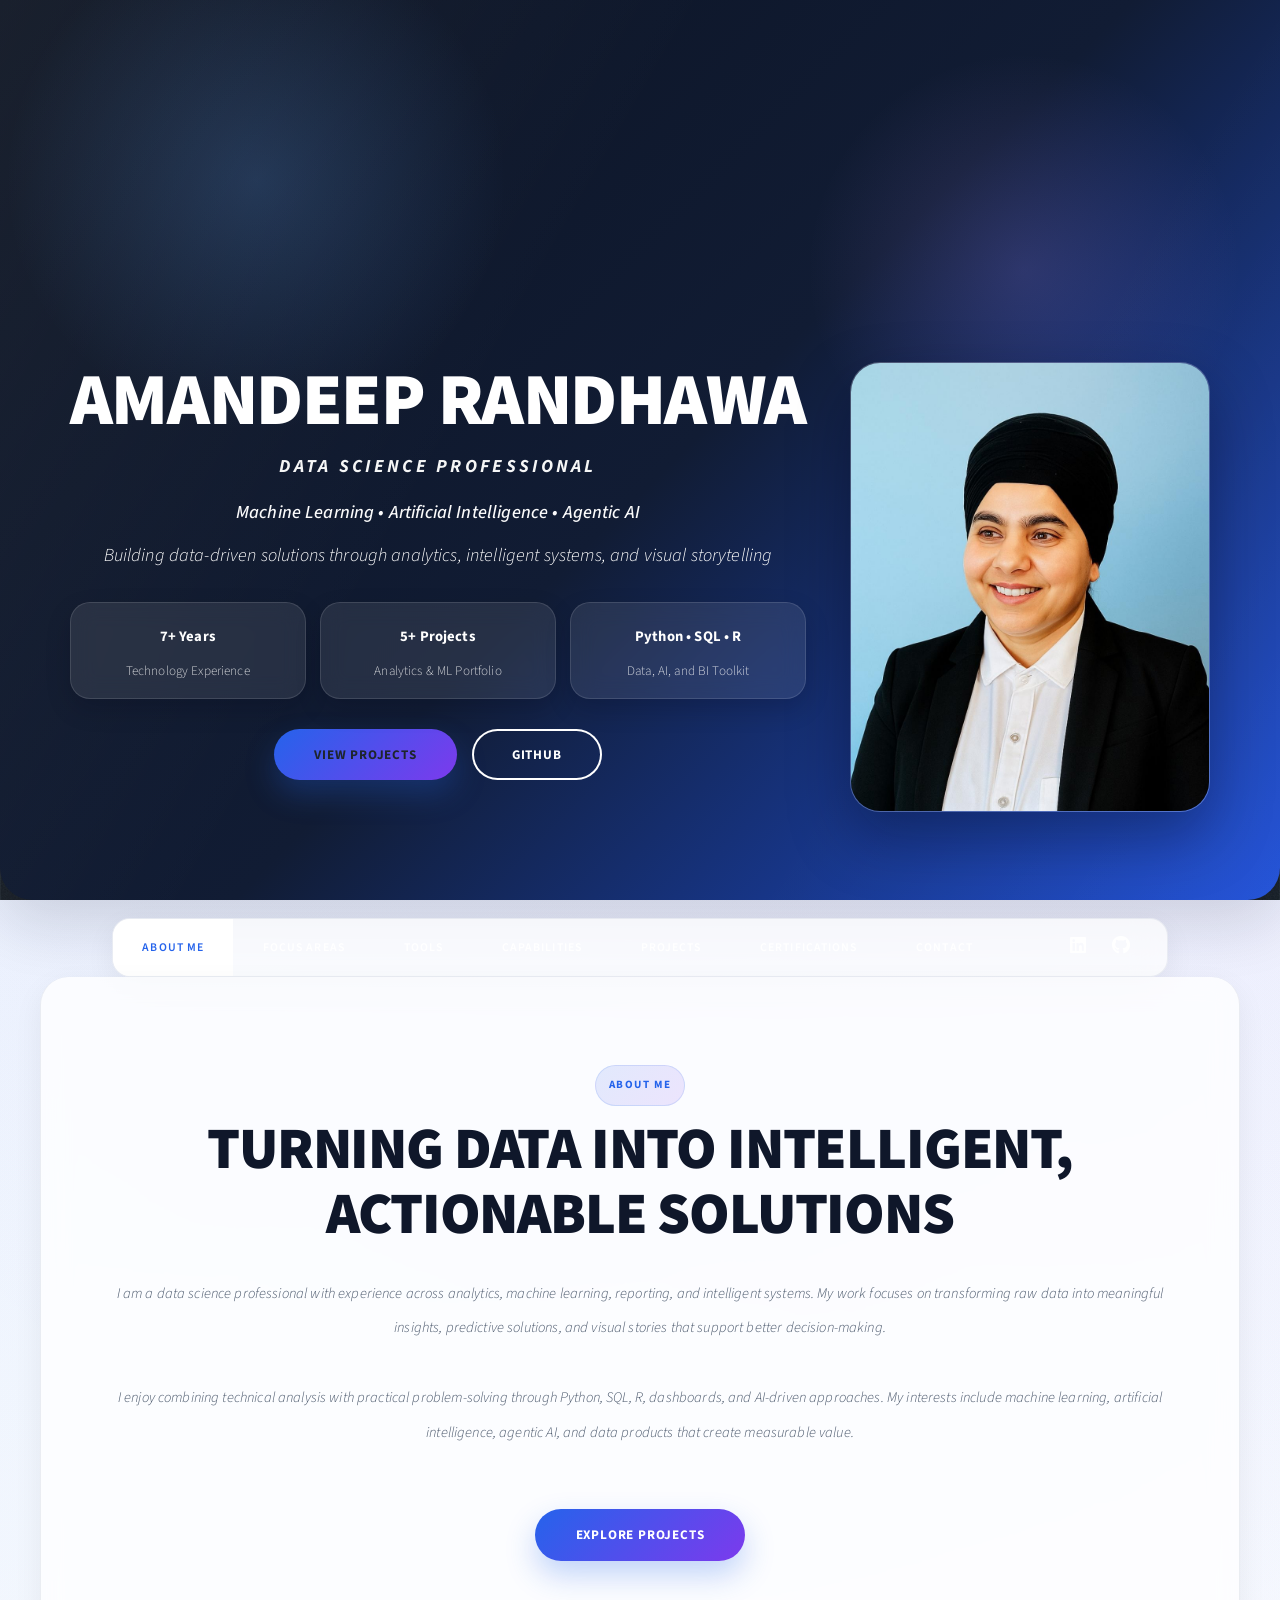
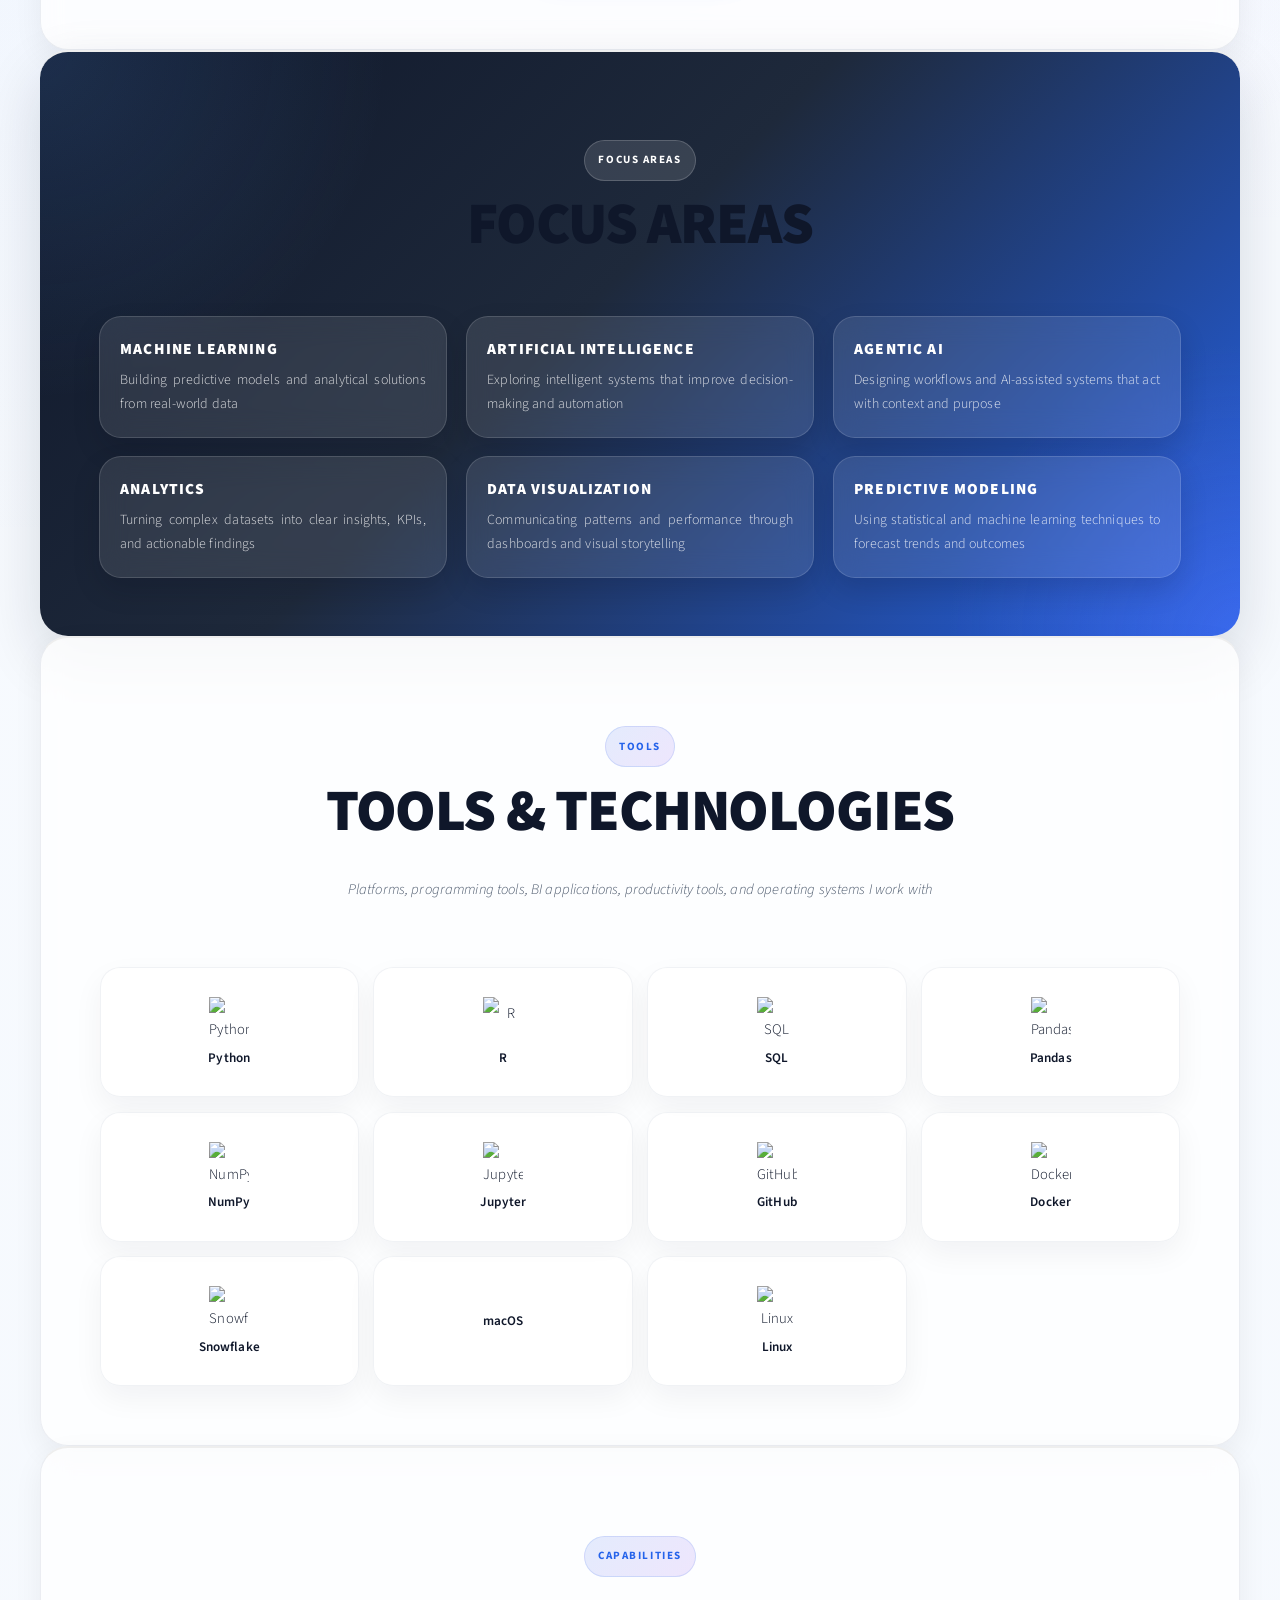
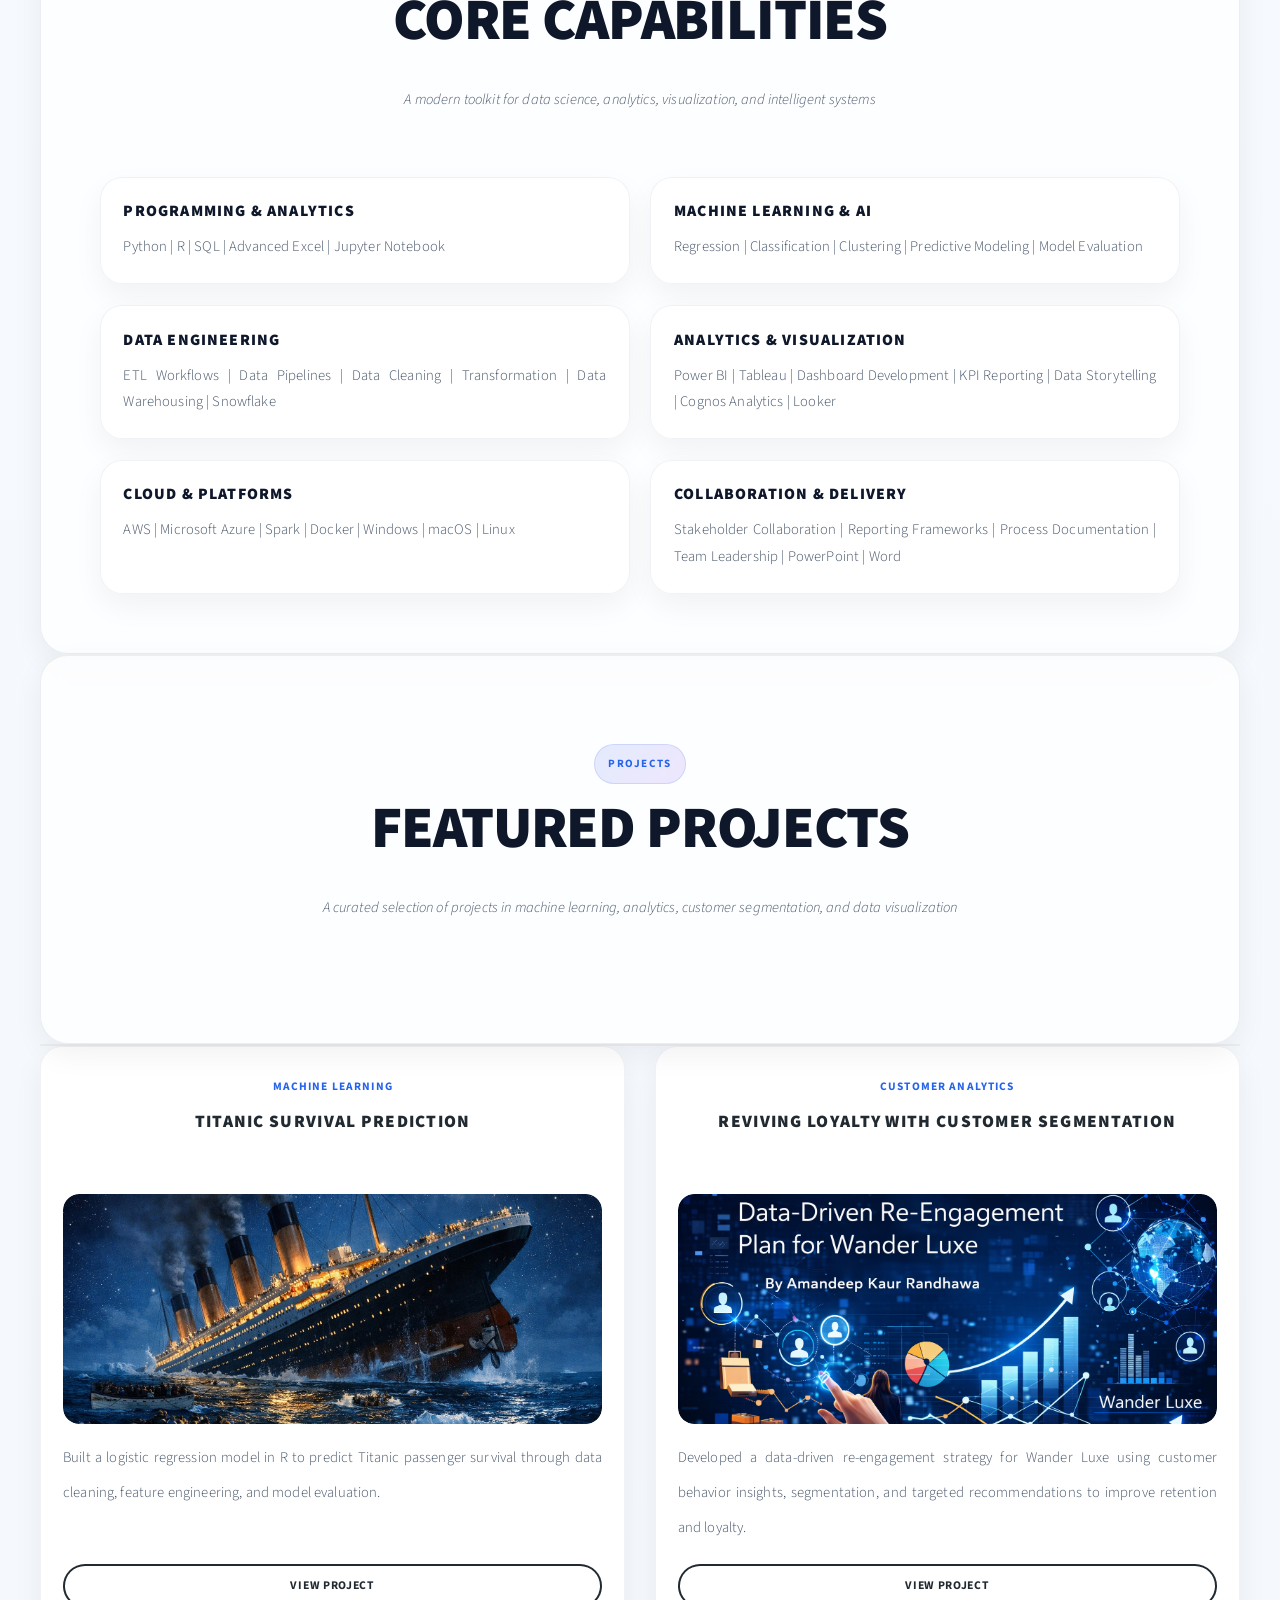
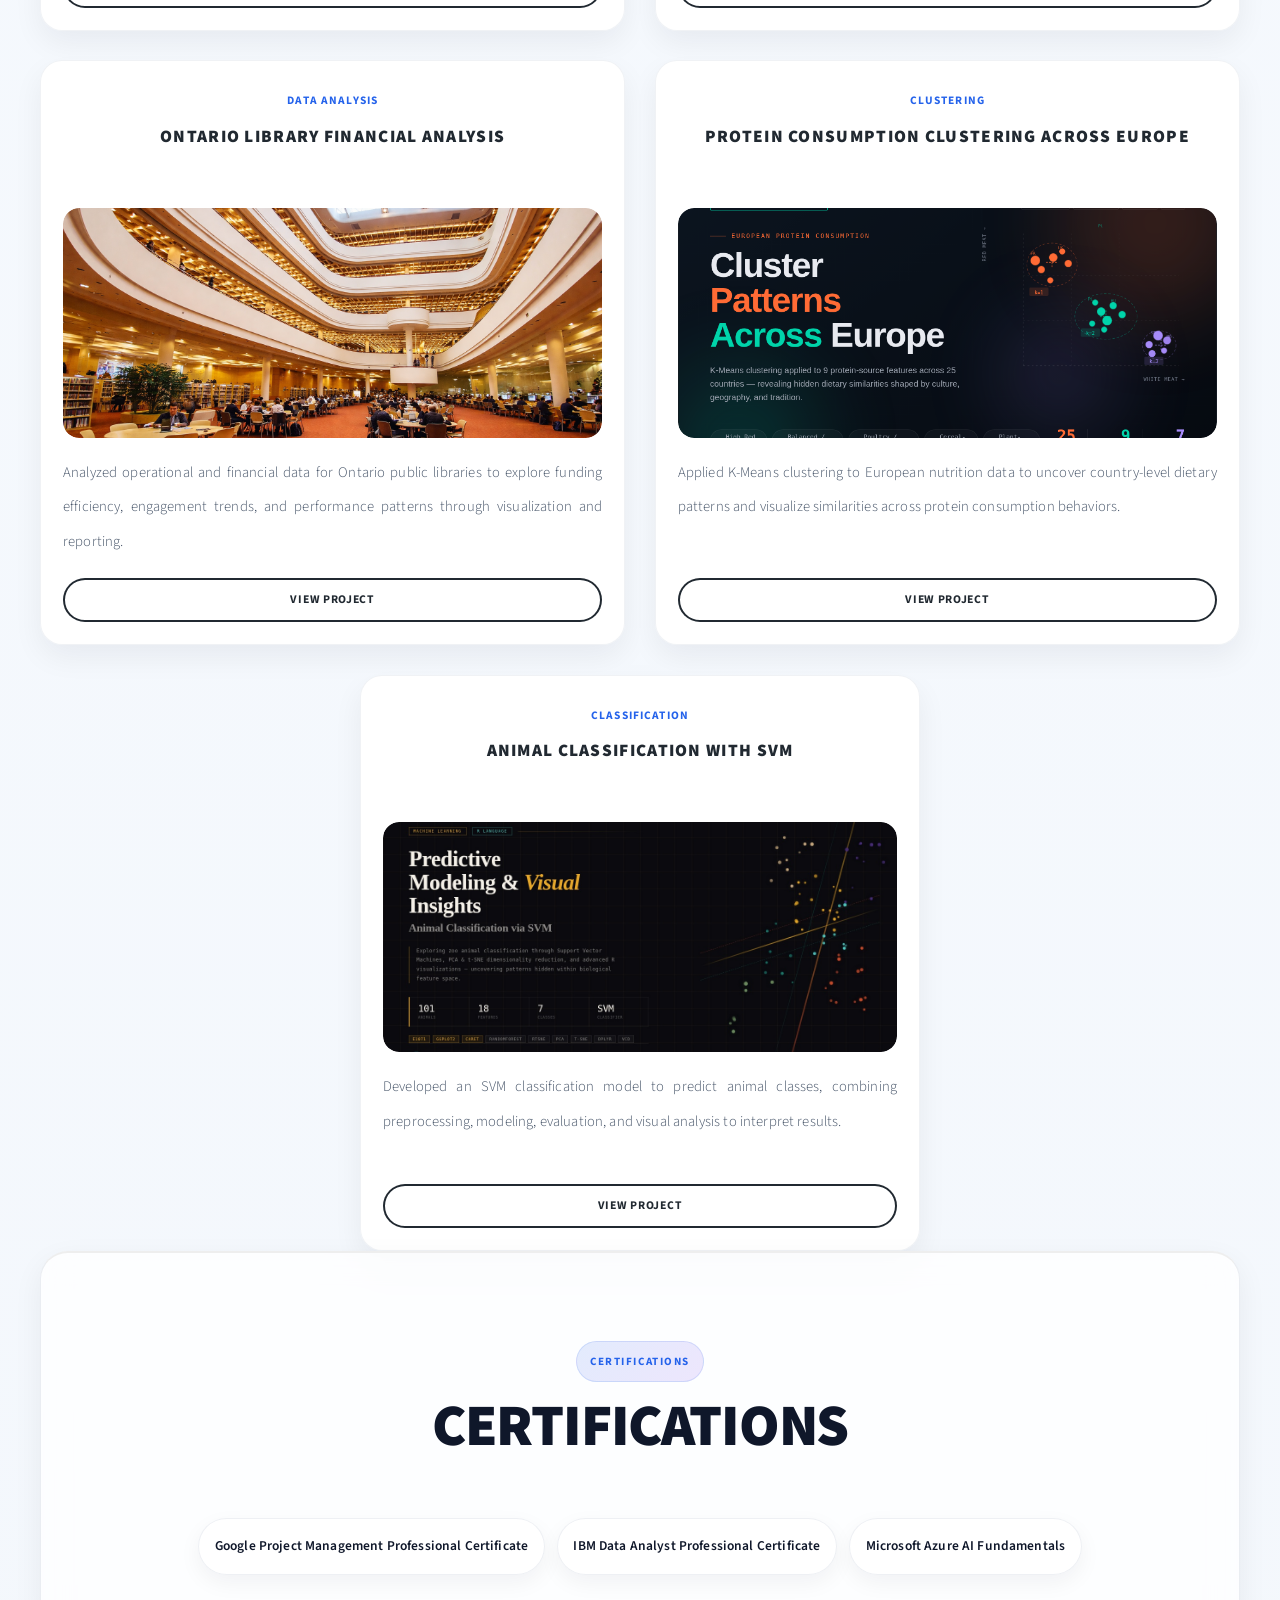
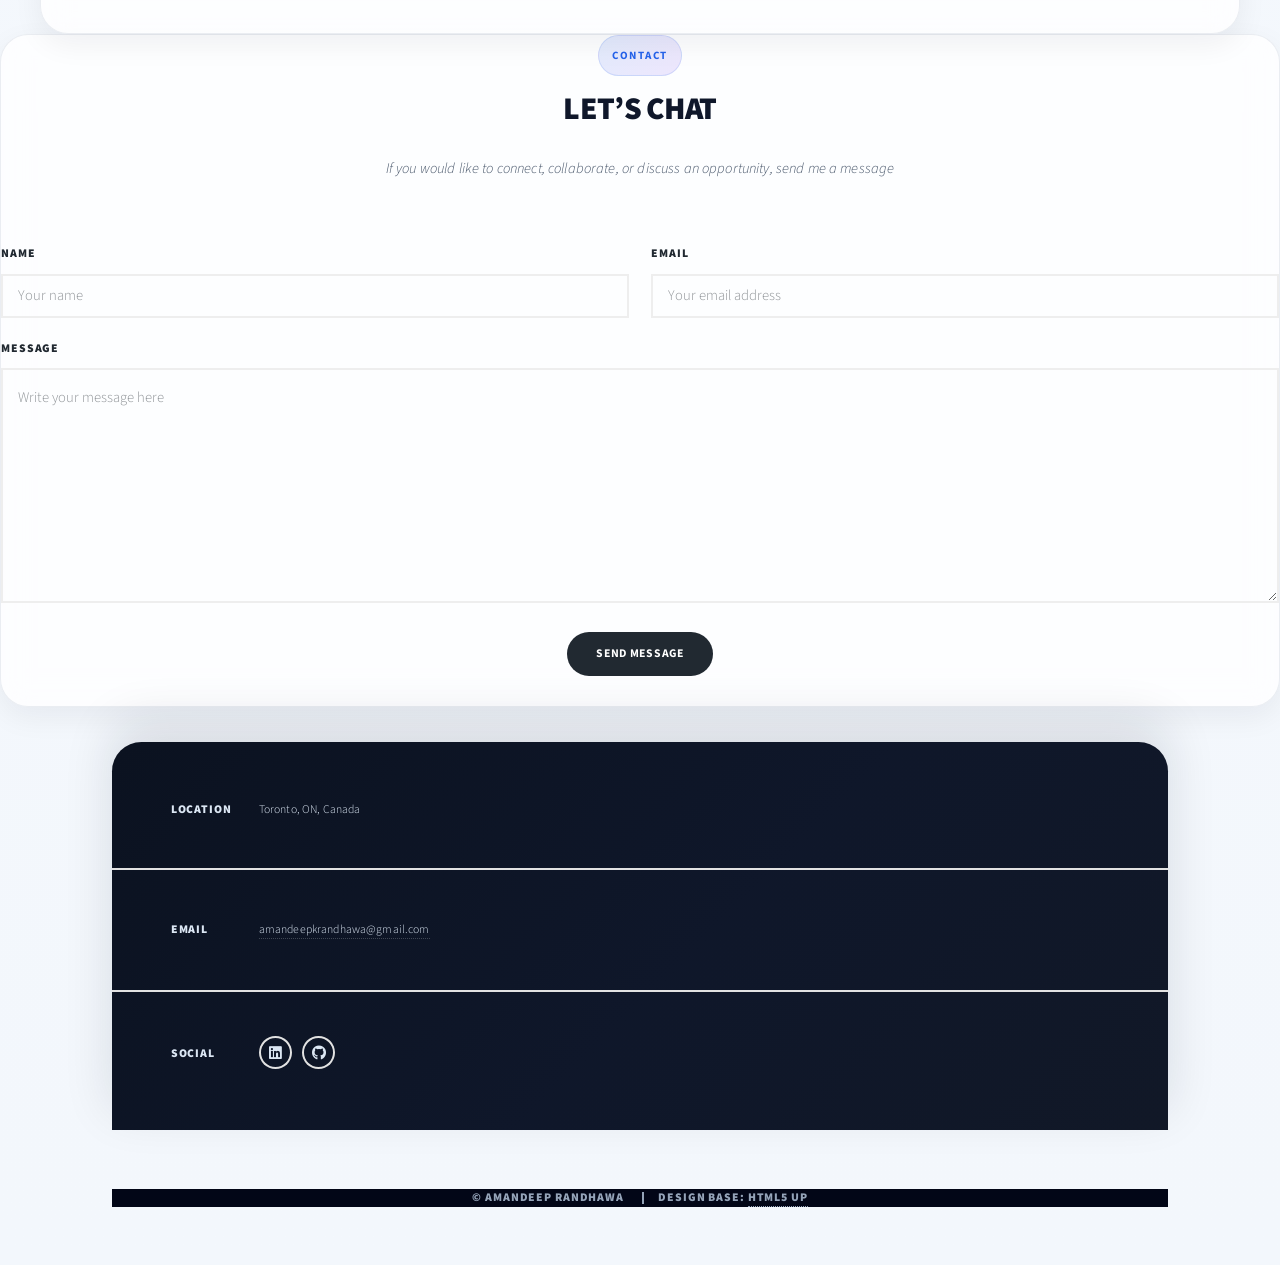
==== index.html @ f256852e "Add files via upload initial Commit" ====
<!DOCTYPE HTML>
<html>
    <head>
        <title>Amandeep Randhawa | Data Science Professional</title>
        <meta charset="utf-8" />
        <meta name="viewport" content="width=device-width, initial-scale=1, user-scalable=no" />
        <meta name="description" content="Portfolio of Amandeep Randhawa, a Data Science Professional specializing in Machine Learning, Artificial Intelligence, and Agentic AI" />
        <link rel="stylesheet" href="assets/css/main.css" />
        <link rel="stylesheet" href="assets/css/custom.css" />
        <noscript><link rel="stylesheet" href="assets/css/noscript.css" /></noscript>
    </head>
    <body class="is-preload">

        <div id="wrapper" class="fade-in">

            <!-- Hero -->
            <section id="intro" class="hero-section">
                <div class="hero-layout">
                    <div class="hero-content">
                        <h1>Amandeep Randhawa</h1>
                        <p class="hero-subtitle">Data Science Professional</p>
                        <p class="hero-focus">Machine Learning • Artificial Intelligence • Agentic AI</p>
                        <p class="hero-description">
                            Building data-driven solutions through analytics, intelligent systems, and visual storytelling
                        </p>

                        <div class="hero-stats">
                            <div class="stat-card">
                                <strong>7+ Years</strong>
                                <span>Technology Experience</span>
                            </div>
                            <div class="stat-card">
                                <strong>5+ Projects</strong>
                                <span>Analytics & ML Portfolio</span>
                            </div>
                            <div class="stat-card">
                                <strong>Python • SQL • R</strong>
                                <span>Data, AI, and BI Toolkit</span>
                            </div>
                        </div>

                        <ul class="actions hero-actions">
                            <li><a href="#projects" class="button primary large">View Projects</a></li>
                            <li><a href="https://github.com/AmandeepRandhawa" target="_blank" class="button large">GitHub</a></li>
                        </ul>
                    </div>

                    <div class="hero-image-wrap">
                        <img src="images/Profile.jpeg" alt="Amandeep Randhawa" class="hero-image" />
                    </div>
                </div>
            </section>

            <!-- Header -->
            <header id="header">
                <a href="index.html" class="logo">Amandeep Randhawa</a>
            </header>

            <!-- Nav -->
            <nav id="nav">
                <ul class="links">
                    <li class="active"><a href="#main">About Me</a></li>
                    <li><a href="#focus">Focus Areas</a></li>
                    <li><a href="#tools">Tools</a></li>
                    <li><a href="#capabilities">Capabilities</a></li>
                    <li><a href="#projects">Projects</a></li>
                    <li><a href="#certifications">Certifications</a></li>
                    <li><a href="#footer">Contact</a></li>
                </ul>
                <ul class="icons">
                    <li>
                        <a href="https://www.linkedin.com/in/amandeepkrandhawa" target="_blank" class="icon brands fa-linkedin">
                            <span class="label">LinkedIn</span>
                        </a>
                    </li>
                    <li>
                        <a href="https://github.com/AmandeepRandhawa" target="_blank" class="icon brands fa-github">
                            <span class="label">GitHub</span>
                        </a>
                    </li>
                </ul>
            </nav>

            <!-- Main -->
            <div id="main">

                <!-- About Me -->
                <section class="post featured glass-section about-section">
                    <header class="major">
                        <span class="section-label">About Me</span>
                        <h2>Turning Data into Intelligent, Actionable Solutions</h2>
                        <p>
                            I am a data science professional with experience across analytics, machine learning,
                            reporting, and intelligent systems. My work focuses on transforming raw data into
                            meaningful insights, predictive solutions, and visual stories that support better
                            decision-making.
                            <br /><br />
                            I enjoy combining technical analysis with practical problem-solving through Python, SQL,
                            R, dashboards, and AI-driven approaches. My interests include machine learning,
                            artificial intelligence, agentic AI, and data products that create measurable value.
                        </p>
                    </header>

                    <ul class="actions special">
                        <li><a href="#projects" class="button large primary">Explore Projects</a></li>
                    </ul>
                </section>

                <!-- Focus Areas -->
                <section class="post focus-highlight-section" id="focus">
                    <header class="major">
                        <span class="section-label">Focus Areas</span>
                        <h2>Focus Areas</h2>
                    </header>

                    <div class="focus-grid">
                        <div class="focus-card">
                            <h3>Machine Learning</h3>
                            <p>Building predictive models and analytical solutions from real-world data</p>
                        </div>
                        <div class="focus-card">
                            <h3>Artificial Intelligence</h3>
                            <p>Exploring intelligent systems that improve decision-making and automation</p>
                        </div>
                        <div class="focus-card">
                            <h3>Agentic AI</h3>
                            <p>Designing workflows and AI-assisted systems that act with context and purpose</p>
                        </div>
                        <div class="focus-card">
                            <h3>Analytics</h3>
                            <p>Turning complex datasets into clear insights, KPIs, and actionable findings</p>
                        </div>
                        <div class="focus-card">
                            <h3>Data Visualization</h3>
                            <p>Communicating patterns and performance through dashboards and visual storytelling</p>
                        </div>
                        <div class="focus-card">
                            <h3>Predictive Modeling</h3>
                            <p>Using statistical and machine learning techniques to forecast trends and outcomes</p>
                        </div>
                    </div>
                </section>

               <!-- Tools -->
<section class="post glass-section tools-section" id="tools">
    <header class="major">
        <span class="section-label">Tools</span>
        <h2>Tools & Technologies</h2>
        <p>Platforms, programming tools, BI applications, productivity tools, and operating systems I work with</p>
    </header>

    <div class="tools-grid">
        <div class="tool-card">
            <img src="https://cdn.simpleicons.org/python" alt="Python logo" class="tool-logo" />
            <span>Python</span>
        </div>
        <div class="tool-card">
            <img src="https://cdn.simpleicons.org/r" alt="R logo" class="tool-logo" />
            <span>R</span>
        </div>
        <div class="tool-card">
            <img src="https://cdn.simpleicons.org/mysql" alt="SQL logo" class="tool-logo" />
            <span>SQL</span>
        </div>
        <div class="tool-card">
            <img src="https://cdn.simpleicons.org/pandas" alt="Pandas logo" class="tool-logo" />
            <span>Pandas</span>
        </div>
        <div class="tool-card">
            <img src="https://cdn.simpleicons.org/numpy" alt="NumPy logo" class="tool-logo" />
            <span>NumPy</span>
        </div>
        <div class="tool-card">
            <img src="https://cdn.simpleicons.org/jupyter" alt="Jupyter logo" class="tool-logo" />
            <span>Jupyter</span>
        </div>
        <div class="tool-card">
            <img src="https://cdn.simpleicons.org/github" alt="GitHub logo" class="tool-logo" />
            <span>GitHub</span>
        </div>
        <div class="tool-card">
            <img src="https://cdn.simpleicons.org/docker" alt="Docker logo" class="tool-logo" />
            <span>Docker</span>
        </div>

        <div class="tool-card">
            <img src="https://cdn.simpleicons.org/snowflake" alt="Snowflake logo" class="tool-logo" />
            <span>Snowflake</span>
        </div>
        <div class="tool-card text-only-tool">
            <span>macOS</span>
        </div>
        <div class="tool-card">
            <img src="https://cdn.simpleicons.org/linux" alt="Linux logo" class="tool-logo" />
            <span>Linux</span>
        </div>
    </div>
</section>
                <!-- Capabilities -->
                <section class="post glass-section capabilities-section" id="capabilities">
                    <header class="major">
                        <span class="section-label">Capabilities</span>
                        <h2>Core Capabilities</h2>
                        <p>A modern toolkit for data science, analytics, visualization, and intelligent systems</p>
                    </header>

                    <div class="capability-grid">
                        <article class="capability-card">
                            <h3>Programming & Analytics</h3>
                            <p>Python | R | SQL | Advanced Excel | Jupyter Notebook</p>
                        </article>

                        <article class="capability-card">
                            <h3>Machine Learning & AI</h3>
                            <p>Regression | Classification | Clustering | Predictive Modeling | Model Evaluation</p>
                        </article>

                        <article class="capability-card">
                            <h3>Data Engineering</h3>
                            <p>ETL Workflows | Data Pipelines | Data Cleaning | Transformation | Data Warehousing | Snowflake</p>
                        </article>

                        <article class="capability-card">
                            <h3>Analytics & Visualization</h3>
                            <p>Power BI | Tableau | Dashboard Development | KPI Reporting | Data Storytelling | Cognos Analytics | Looker</p>
                        </article>

                        <article class="capability-card">
                            <h3>Cloud & Platforms</h3>
                            <p>AWS | Microsoft Azure | Spark | Docker | Windows | macOS | Linux</p>
                        </article>

                        <article class="capability-card">
                            <h3>Collaboration & Delivery</h3>
                            <p>Stakeholder Collaboration | Reporting Frameworks | Process Documentation | Team Leadership | PowerPoint | Word</p>
                        </article>
                    </div>
                </section>

                <!-- Projects -->
                <section class="post projects-heading glass-section">
                    <header class="major">
                        <span class="section-label">Projects</span>
                        <h2>Featured Projects</h2>
                        <p>
                            A curated selection of projects in machine learning, analytics,
                            customer segmentation, and data visualization
                        </p>
                    </header>
                </section>

                <section class="posts project-grid" id="projects">

                    <article class="project-card">
                        <header>
                            <span class="project-category">Machine Learning</span>
                            <h2>
                                <a href="https://github.com/AmandeepRandhawa/Titanic-Survival-Prediction-using-Logistic-Regression/tree/main" target="_blank">
                                    Titanic Survival Prediction
                                </a>
                            </h2>
                        </header>
                        <a href="https://github.com/AmandeepRandhawa/Titanic-Survival-Prediction-using-Logistic-Regression/tree/main" target="_blank" class="image fit">
                            <img src="images\Titanic2.png" alt="Titanic Survival Prediction Project" />
                        </a>
                        <p>
                            Built a logistic regression model in R to predict Titanic passenger survival through data cleaning,
                            feature engineering, and model evaluation.
                        </p>
                        <ul class="actions special">
                            <li><a href="https://github.com/AmandeepRandhawa/Titanic-Survival-Prediction-using-Logistic-Regression/tree/main" target="_blank" class="button">View Project</a></li>
                        </ul>
                    </article>

                    <article class="project-card">
                        <header>
                            <span class="project-category">Customer Analytics</span>
                            <h2>
                                <a href="https://github.com/AmandeepRandhawa/EnvironicsAnalytics-Reviving-Loyalty-A-Data-Driven-Re-Engagement-Plan-for-Wander-Luxe" target="_blank">
                                    Reviving Loyalty with Customer Segmentation
                                </a>
                            </h2>
                        </header>
                        <a href="https://github.com/AmandeepRandhawa/EnvironicsAnalytics-Reviving-Loyalty-A-Data-Driven-Re-Engagement-Plan-for-Wander-Luxe" target="_blank" class="image fit">
                            <img src="images\Environics Analytics reviving loyality.png" alt="Environics Analytics Project" />
                        </a>
                        <p>
                            Developed a data-driven re-engagement strategy for Wander Luxe using customer behavior insights,
                            segmentation, and targeted recommendations to improve retention and loyalty.
                        </p>
                        <ul class="actions special">
                            <li><a href="https://github.com/AmandeepRandhawa/EnvironicsAnalytics-Reviving-Loyalty-A-Data-Driven-Re-Engagement-Plan-for-Wander-Luxe" target="_blank" class="button">View Project</a></li>
                        </ul>
                    </article>

                    <article class="project-card">
                        <header>
                            <span class="project-category">Data Analysis</span>
                            <h2>
                                <a href="https://github.com/AmandeepRandhawa/Ontario-Library-Financial-Analysis" target="_blank">
                                    Ontario Library Financial Analysis
                                </a>
                            </h2>
                        </header>
                        <a href="https://github.com/AmandeepRandhawa/Ontario-Library-Financial-Analysis" target="_blank" class="image fit">
                            <img src="images\library2.png" alt="Ontario Library Financial Analysis Project" />
                        </a>
                        <p>
                            Analyzed operational and financial data for Ontario public libraries to explore funding efficiency,
                            engagement trends, and performance patterns through visualization and reporting.
                        </p>
                        <ul class="actions special">
                            <li><a href="https://github.com/AmandeepRandhawa/Ontario-Library-Financial-Analysis" target="_blank" class="button">View Project</a></li>
                        </ul>
                    </article>

                    <article class="project-card">
                        <header>
                            <span class="project-category">Clustering</span>
                            <h2>
                                <a href="https://github.com/AmandeepRandhawa/K-Means-Clustering-Analysis-of-Protein-Consumption" target="_blank">
                                    Protein Consumption Clustering Across Europe
                                </a>
                            </h2>
                        </header>
                        <a href="https://github.com/AmandeepRandhawa/K-Means-Clustering-Analysis-of-Protein-Consumption" target="_blank" class="image fit">
                            <img src="images\kmeans.png" alt="Protein Consumption Clustering Project" />
                        </a>
                        <p>
                            Applied K-Means clustering to European nutrition data to uncover country-level dietary patterns
                            and visualize similarities across protein consumption behaviors.
                        </p>
                        <ul class="actions special">
                            <li><a href="https://github.com/AmandeepRandhawa/K-Means-Clustering-Analysis-of-Protein-Consumption" target="_blank" class="button">View Project</a></li>
                        </ul>
                    </article>

                    <article class="project-card">
                        <header>
                            <span class="project-category">Classification</span>
                            <h2>
                                <a href="https://github.com/AmandeepRandhawa/Predictive-Modeling-into-Animal-Classes-Using-Support-Vector-Machine-SVM-and-Visual-Analysis" target="_blank">
                                    Animal Classification with SVM
                                </a>
                            </h2>
                        </header>
                        <a href="https://github.com/AmandeepRandhawa/Predictive-Modeling-into-Animal-Classes-Using-Support-Vector-Machine-SVM-and-Visual-Analysis" target="_blank" class="image fit">
                            <img src="images\animal.jpeg" alt="Animal Class Prediction using SVM Project" />
                        </a>
                        <p>
                            Developed an SVM classification model to predict animal classes, combining preprocessing,
                            modeling, evaluation, and visual analysis to interpret results.
                        </p>
                        <ul class="actions special">
                            <li><a href="https://github.com/AmandeepRandhawa/Predictive-Modeling-into-Animal-Classes-Using-Support-Vector-Machine-SVM-and-Visual-Analysis" target="_blank" class="button">View Project</a></li>
                        </ul>
                    </article>

                </section>

                <!-- Certifications -->
                <section class="post glass-section certification-section" id="certifications">
                    <header class="major">
                        <span class="section-label">Certifications</span>
                        <h2>Certifications</h2>
                    </header>

                    <div class="tag-row">
                        <span>Google Project Management Professional Certificate</span>
                        <span>IBM Data Analyst Professional Certificate</span>
                        <span>Microsoft Azure AI Fundamentals</span>
                    </div>
                </section>

            </div>
<!-- Let's Chat -->
<section class="post glass-section contact-form-section" id="contact-form">
    <header class="major">
        <span class="section-label">Contact</span>
        <h2>Let’s Chat</h2>
        <p>If you would like to connect, collaborate, or discuss an opportunity, send me a message</p>
    </header>

    <form method="post" action="https://formspree.io/f/your-form-id">
        <div class="fields">
            <div class="field half">
                <label for="name">Name</label>
                <input type="text" name="name" id="name" placeholder="Your name" required />
            </div>
            <div class="field half">
                <label for="email">Email</label>
                <input type="email" name="email" id="email" placeholder="Your email address" required />
            </div>
            <div class="field">
                <label for="message">Message</label>
                <textarea name="message" id="message" rows="6" placeholder="Write your message here" required></textarea>
            </div>
        </div>
        <ul class="actions special">
            <li><input type="submit" value="Send Message" class="primary" /></li>
        </ul>
    </form>
</section>
            <!-- Footer -->
            <footer id="footer">
                <section class="split contact">
                    <section class="alt">
                        <h3>Location</h3>
                        <p>Toronto, ON, Canada</p>
                    </section>
                    <section>
                        <h3>Email</h3>
                        <p><a href="mailto:amandeepkrandhawa@gmail.com">amandeepkrandhawa@gmail.com</a></p>
                    </section>
                    <section>
                        <h3>Social</h3>
                        <ul class="icons alt">
                            <li>
                                <a href="https://www.linkedin.com/in/amandeepkrandhawa" target="_blank" class="icon brands alt fa-linkedin">
                                    <span class="label">LinkedIn</span>
                                </a>
                            </li>
                            <li>
                                <a href="https://github.com/AmandeepRandhawa" target="_blank" class="icon brands alt fa-github">
                                    <span class="label">GitHub</span>
                                </a>
                            </li>
                        </ul>
                    </section>
                </section>
            </footer>

            <div id="copyright">
                <ul>
                    <li>&copy; Amandeep Randhawa</li>
                    <li>Design base: <a href="https://html5up.net" target="_blank">HTML5 UP</a></li>
                </ul>
            </div>

        </div>

        <script src="assets/js/jquery.min.js"></script>
        <script src="assets/js/jquery.scrollex.min.js"></script>
        <script src="assets/js/jquery.scrolly.min.js"></script>
        <script src="assets/js/browser.min.js"></script>
        <script src="assets/js/breakpoints.min.js"></script>
        <script src="assets/js/util.js"></script>
        <script src="assets/js/main.js"></script>

    </body>
</html>
---- assets/css/main.css ----
@import url(fontawesome-all.min.css);
@import url("https://fonts.googleapis.com/css?family=Merriweather:300,700,300italic,700italic|Source+Sans+Pro:900");

/*
	Massively by HTML5 UP
	html5up.net | @ajlkn
	Free for personal and commercial use under the CCA 3.0 license (html5up.net/license)
*/

html, body, div, span, applet, object,
iframe, h1, h2, h3, h4, h5, h6, p, blockquote,
pre, a, abbr, acronym, address, big, cite,
code, del, dfn, em, img, ins, kbd, q, s, samp,
small, strike, strong, sub, sup, tt, var, b,
u, i, center, dl, dt, dd, ol, ul, li, fieldset,
form, label, legend, table, caption, tbody,
tfoot, thead, tr, th, td, article, aside,
canvas, details, embed, figure, figcaption,
footer, header, hgroup, menu, nav, output, ruby,
section, summary, time, mark, audio, video {
	margin: 0;
	padding: 0;
	border: 0;
	font-size: 100%;
	font: inherit;
	vertical-align: baseline;}

article, aside, details, figcaption, figure,
footer, header, hgroup, menu, nav, section {
	display: block;}

body {
	line-height: 1;
}

ol, ul {
	list-style: none;
}

blockquote, q {
	quotes: none;
}

	blockquote:before, blockquote:after, q:before, q:after {
		content: '';
		content: none;
	}

table {
	border-collapse: collapse;
	border-spacing: 0;
}

body {
	-webkit-text-size-adjust: none;
}

mark {
	background-color: transparent;
	color: inherit;
}

input::-moz-focus-inner {
	border: 0;
	padding: 0;
}

input, select, textarea {
	-moz-appearance: none;
	-webkit-appearance: none;
	-ms-appearance: none;
	appearance: none;
}

/* Basic */

	@-ms-viewport {
		width: device-width;
	}

	body {
		-ms-overflow-style: scrollbar;
	}

	@media screen and (max-width: 480px) {

		html, body {
			min-width: 320px;
		}

	}

	html {
		box-sizing: border-box;
	}

	*, *:before, *:after {
		box-sizing: inherit;
	}

	body {
		background-color: #1e252d;
	}

		body.is-preload *, body.is-preload *:before, body.is-preload *:after {
			-moz-animation: none !important;
			-webkit-animation: none !important;
			-ms-animation: none !important;
			animation: none !important;
			-moz-transition: none !important;
			-webkit-transition: none !important;
			-ms-transition: none !important;
			transition: none !important;
		}

/* Type */

	html {
		font-size: 16pt;
	}

		@media screen and (max-width: 1680px) {

			html {
				font-size: 12pt;
			}

		}

		@media screen and (max-width: 1280px) {

			html {
				font-size: 11pt;
			}

		}

		@media screen and (max-width: 360px) {

			html {
				font-size: 10pt;
			}

		}

	body {
		color: #212931;
	}

	body, input, select, textarea {
		font-family: "Merriweather", Georgia, serif;
		font-weight: 300;
		font-size: 1rem;
		line-height: 2.375;
	}

	a {
		-moz-transition: color 0.2s ease-in-out, background-color 0.2s ease-in-out, border-color 0.2s ease-in-out, box-shadow 0.2s ease-in-out;
		-webkit-transition: color 0.2s ease-in-out, background-color 0.2s ease-in-out, border-color 0.2s ease-in-out, box-shadow 0.2s ease-in-out;
		-ms-transition: color 0.2s ease-in-out, background-color 0.2s ease-in-out, border-color 0.2s ease-in-out, box-shadow 0.2s ease-in-out;
		transition: color 0.2s ease-in-out, background-color 0.2s ease-in-out, border-color 0.2s ease-in-out, box-shadow 0.2s ease-in-out;
		border-bottom: dotted 1px;
		text-decoration: none;
	}

		a:hover {
			border-bottom-color: transparent;
		}

	strong, b {
		font-weight: 600;
	}

	em, i {
		font-style: italic;
	}

	p {
		text-align: justify;
		margin: 0 0 2rem 0;
	}

	h1, h2, h3, h4, h5, h6 {
		font-family: "Source Sans Pro", Helvetica, sans-serif;
		font-weight: 900;
		line-height: 1.5;
		letter-spacing: 0.075em;
		text-transform: uppercase;
		margin: 0 0 1rem 0;
	}

		h1 a, h2 a, h3 a, h4 a, h5 a, h6 a {
			border-bottom: 0;
			color: inherit;
			text-decoration: none;
		}

	h1 {
		font-size: 4rem;
		line-height: 1.1;
		margin: 0 0 2rem 0;
	}

	h2 {
		font-size: 1.75rem;
		line-height: 1.3;
		margin: 0 0 1.5rem 0;
	}

	h3 {
		font-size: 1.25rem;
		margin: 0 0 1.5rem 0;
	}

	h4 {
		font-size: 1rem;
	}

	h5 {
		font-size: 0.9rem;
	}

	h6 {
		font-size: 0.8rem;
	}

	sub {
		font-size: 0.8rem;
		position: relative;
		top: 0.5rem;
	}

	sup {
		font-size: 0.8rem;
		position: relative;
		top: -0.5rem;
	}

	blockquote {
		border-left: solid 4px;
		font-style: italic;
		margin: 0 0 2rem 0;
		padding: 0.5rem 0 0.5rem 2rem;
	}

	code {
		border: solid 2px;
		font-family: "Courier New", monospace;
		font-size: 0.9rem;
		margin: 0 0.25rem;
		padding: 0.25rem 0.65rem;
	}

	pre {
		-webkit-overflow-scrolling: touch;
		font-family: "Courier New", monospace;
		font-size: 0.9rem;
		margin: 0 0 2rem 0;
	}

		pre code {
			display: block;
			line-height: 1.75;
			padding: 1rem 1.5rem;
			overflow-x: auto;
		}

	hr {
		border: 0;
		border-bottom: solid 2px;
		margin: 3rem 0;
	}

		hr.major {
			margin: 5rem 0;
		}

	.align-left {
		text-align: left;
	}

	.align-center {
		text-align: center;
	}

	.align-right {
		text-align: right;
	}

	input, select, textarea {
		color: #212931;
	}

	a {
		color: #212931;
		border-bottom-color: rgba(33, 41, 49, 0.5);
	}

		a:hover {
			border-bottom-color: transparent;
			color: #18bfef !important;
		}

	strong, b {
		color: #212931;
	}

	h1, h2, h3, h4, h5, h6 {
		color: #212931;
	}

	blockquote {
		border-left-color: #eeeeee;
	}

	code {
		background: rgba(220, 220, 220, 0.25);
		border-color: #eeeeee;
	}

	hr {
		border-bottom-color: #eeeeee;
	}

/* Row */

	.row {
		display: flex;
		flex-wrap: wrap;
		box-sizing: border-box;
		align-items: stretch;
	}

		.row > * {
			box-sizing: border-box;
		}

		.row.gtr-uniform > * > :last-child {
			margin-bottom: 0;
		}

		.row.aln-left {
			justify-content: flex-start;
		}

		.row.aln-center {
			justify-content: center;
		}

		.row.aln-right {
			justify-content: flex-end;
		}

		.row.aln-top {
			align-items: flex-start;
		}

		.row.aln-middle {
			align-items: center;
		}

		.row.aln-bottom {
			align-items: flex-end;
		}

		.row > .imp {
			order: -1;
		}

		.row > .col-1 {
			width: 8.33333%;
		}

		.row > .off-1 {
			margin-left: 8.33333%;
		}

		.row > .col-2 {
			width: 16.66667%;
		}

		.row > .off-2 {
			margin-left: 16.66667%;
		}

		.row > .col-3 {
			width: 25%;
		}

		.row > .off-3 {
			margin-left: 25%;
		}

		.row > .col-4 {
			width: 33.33333%;
		}

		.row > .off-4 {
			margin-left: 33.33333%;
		}

		.row > .col-5 {
			width: 41.66667%;
		}

		.row > .off-5 {
			margin-left: 41.66667%;
		}

		.row > .col-6 {
			width: 50%;
		}

		.row > .off-6 {
			margin-left: 50%;
		}

		.row > .col-7 {
			width: 58.33333%;
		}

		.row > .off-7 {
			margin-left: 58.33333%;
		}

		.row > .col-8 {
			width: 66.66667%;
		}

		.row > .off-8 {
			margin-left: 66.66667%;
		}

		.row > .col-9 {
			width: 75%;
		}

		.row > .off-9 {
			margin-left: 75%;
		}

		.row > .col-10 {
			width: 83.33333%;
		}

		.row > .off-10 {
			margin-left: 83.33333%;
		}

		.row > .col-11 {
			width: 91.66667%;
		}

		.row > .off-11 {
			margin-left: 91.66667%;
		}

		.row > .col-12 {
			width: 100%;
		}

		.row > .off-12 {
			margin-left: 100%;
		}

		.row.gtr-0 {
			margin-top: 0;
			margin-left: 0rem;
		}

			.row.gtr-0 > * {
				padding: 0 0 0 0rem;
			}

			.row.gtr-0.gtr-uniform {
				margin-top: 0rem;
			}

				.row.gtr-0.gtr-uniform > * {
					padding-top: 0rem;
				}

		.row.gtr-25 {
			margin-top: 0;
			margin-left: -0.375rem;
		}

			.row.gtr-25 > * {
				padding: 0 0 0 0.375rem;
			}

			.row.gtr-25.gtr-uniform {
				margin-top: -0.375rem;
			}

				.row.gtr-25.gtr-uniform > * {
					padding-top: 0.375rem;
				}

		.row.gtr-50 {
			margin-top: 0;
			margin-left: -0.75rem;
		}

			.row.gtr-50 > * {
				padding: 0 0 0 0.75rem;
			}

			.row.gtr-50.gtr-uniform {
				margin-top: -0.75rem;
			}

				.row.gtr-50.gtr-uniform > * {
					padding-top: 0.75rem;
				}

		.row {
			margin-top: 0;
			margin-left: -1.5rem;
		}

			.row > * {
				padding: 0 0 0 1.5rem;
			}

			.row.gtr-uniform {
				margin-top: -1.5rem;
			}

				.row.gtr-uniform > * {
					padding-top: 1.5rem;
				}

		.row.gtr-150 {
			margin-top: 0;
			margin-left: -2.25rem;
		}

			.row.gtr-150 > * {
				padding: 0 0 0 2.25rem;
			}

			.row.gtr-150.gtr-uniform {
				margin-top: -2.25rem;
			}

				.row.gtr-150.gtr-uniform > * {
					padding-top: 2.25rem;
				}

		.row.gtr-200 {
			margin-top: 0;
			margin-left: -3rem;
		}

			.row.gtr-200 > * {
				padding: 0 0 0 3rem;
			}

			.row.gtr-200.gtr-uniform {
				margin-top: -3rem;
			}

				.row.gtr-200.gtr-uniform > * {
					padding-top: 3rem;
				}

		@media screen and (max-width: 1680px) {

			.row {
				display: flex;
				flex-wrap: wrap;
				box-sizing: border-box;
				align-items: stretch;
			}

				.row > * {
					box-sizing: border-box;
				}

				.row.gtr-uniform > * > :last-child {
					margin-bottom: 0;
				}

				.row.aln-left {
					justify-content: flex-start;
				}

				.row.aln-center {
					justify-content: center;
				}

				.row.aln-right {
					justify-content: flex-end;
				}

				.row.aln-top {
					align-items: flex-start;
				}

				.row.aln-middle {
					align-items: center;
				}

				.row.aln-bottom {
					align-items: flex-end;
				}

				.row > .imp-xlarge {
					order: -1;
				}

				.row > .col-1-xlarge {
					width: 8.33333%;
				}

				.row > .off-1-xlarge {
					margin-left: 8.33333%;
				}

				.row > .col-2-xlarge {
					width: 16.66667%;
				}

				.row > .off-2-xlarge {
					margin-left: 16.66667%;
				}

				.row > .col-3-xlarge {
					width: 25%;
				}

				.row > .off-3-xlarge {
					margin-left: 25%;
				}

				.row > .col-4-xlarge {
					width: 33.33333%;
				}

				.row > .off-4-xlarge {
					margin-left: 33.33333%;
				}

				.row > .col-5-xlarge {
					width: 41.66667%;
				}

				.row > .off-5-xlarge {
					margin-left: 41.66667%;
				}

				.row > .col-6-xlarge {
					width: 50%;
				}

				.row > .off-6-xlarge {
					margin-left: 50%;
				}

				.row > .col-7-xlarge {
					width: 58.33333%;
				}

				.row > .off-7-xlarge {
					margin-left: 58.33333%;
				}

				.row > .col-8-xlarge {
					width: 66.66667%;
				}

				.row > .off-8-xlarge {
					margin-left: 66.66667%;
				}

				.row > .col-9-xlarge {
					width: 75%;
				}

				.row > .off-9-xlarge {
					margin-left: 75%;
				}

				.row > .col-10-xlarge {
					width: 83.33333%;
				}

				.row > .off-10-xlarge {
					margin-left: 83.33333%;
				}

				.row > .col-11-xlarge {
					width: 91.66667%;
				}

				.row > .off-11-xlarge {
					margin-left: 91.66667%;
				}

				.row > .col-12-xlarge {
					width: 100%;
				}

				.row > .off-12-xlarge {
					margin-left: 100%;
				}

				.row.gtr-0 {
					margin-top: 0;
					margin-left: 0rem;
				}

					.row.gtr-0 > * {
						padding: 0 0 0 0rem;
					}

					.row.gtr-0.gtr-uniform {
						margin-top: 0rem;
					}

						.row.gtr-0.gtr-uniform > * {
							padding-top: 0rem;
						}

				.row.gtr-25 {
					margin-top: 0;
					margin-left: -0.375rem;
				}

					.row.gtr-25 > * {
						padding: 0 0 0 0.375rem;
					}

					.row.gtr-25.gtr-uniform {
						margin-top: -0.375rem;
					}

						.row.gtr-25.gtr-uniform > * {
							padding-top: 0.375rem;
						}

				.row.gtr-50 {
					margin-top: 0;
					margin-left: -0.75rem;
				}

					.row.gtr-50 > * {
						padding: 0 0 0 0.75rem;
					}

					.row.gtr-50.gtr-uniform {
						margin-top: -0.75rem;
					}

						.row.gtr-50.gtr-uniform > * {
							padding-top: 0.75rem;
						}

				.row {
					margin-top: 0;
					margin-left: -1.5rem;
				}

					.row > * {
						padding: 0 0 0 1.5rem;
					}

					.row.gtr-uniform {
						margin-top: -1.5rem;
					}

						.row.gtr-uniform > * {
							padding-top: 1.5rem;
						}

				.row.gtr-150 {
					margin-top: 0;
					margin-left: -2.25rem;
				}

					.row.gtr-150 > * {
						padding: 0 0 0 2.25rem;
					}

					.row.gtr-150.gtr-uniform {
						margin-top: -2.25rem;
					}

						.row.gtr-150.gtr-uniform > * {
							padding-top: 2.25rem;
						}

				.row.gtr-200 {
					margin-top: 0;
					margin-left: -3rem;
				}

					.row.gtr-200 > * {
						padding: 0 0 0 3rem;
					}

					.row.gtr-200.gtr-uniform {
						margin-top: -3rem;
					}

						.row.gtr-200.gtr-uniform > * {
							padding-top: 3rem;
						}

		}

		@media screen and (max-width: 1280px) {

			.row {
				display: flex;
				flex-wrap: wrap;
				box-sizing: border-box;
				align-items: stretch;
			}

				.row > * {
					box-sizing: border-box;
				}

				.row.gtr-uniform > * > :last-child {
					margin-bottom: 0;
				}

				.row.aln-left {
					justify-content: flex-start;
				}

				.row.aln-center {
					justify-content: center;
				}

				.row.aln-right {
					justify-content: flex-end;
				}

				.row.aln-top {
					align-items: flex-start;
				}

				.row.aln-middle {
					align-items: center;
				}

				.row.aln-bottom {
					align-items: flex-end;
				}

				.row > .imp-large {
					order: -1;
				}

				.row > .col-1-large {
					width: 8.33333%;
				}

				.row > .off-1-large {
					margin-left: 8.33333%;
				}

				.row > .col-2-large {
					width: 16.66667%;
				}

				.row > .off-2-large {
					margin-left: 16.66667%;
				}

				.row > .col-3-large {
					width: 25%;
				}

				.row > .off-3-large {
					margin-left: 25%;
				}

				.row > .col-4-large {
					width: 33.33333%;
				}

				.row > .off-4-large {
					margin-left: 33.33333%;
				}

				.row > .col-5-large {
					width: 41.66667%;
				}

				.row > .off-5-large {
					margin-left: 41.66667%;
				}

				.row > .col-6-large {
					width: 50%;
				}

				.row > .off-6-large {
					margin-left: 50%;
				}

				.row > .col-7-large {
					width: 58.33333%;
				}

				.row > .off-7-large {
					margin-left: 58.33333%;
				}

				.row > .col-8-large {
					width: 66.66667%;
				}

				.row > .off-8-large {
					margin-left: 66.66667%;
				}

				.row > .col-9-large {
					width: 75%;
				}

				.row > .off-9-large {
					margin-left: 75%;
				}

				.row > .col-10-large {
					width: 83.33333%;
				}

				.row > .off-10-large {
					margin-left: 83.33333%;
				}

				.row > .col-11-large {
					width: 91.66667%;
				}

				.row > .off-11-large {
					margin-left: 91.66667%;
				}

				.row > .col-12-large {
					width: 100%;
				}

				.row > .off-12-large {
					margin-left: 100%;
				}

				.row.gtr-0 {
					margin-top: 0;
					margin-left: 0rem;
				}

					.row.gtr-0 > * {
						padding: 0 0 0 0rem;
					}

					.row.gtr-0.gtr-uniform {
						margin-top: 0rem;
					}

						.row.gtr-0.gtr-uniform > * {
							padding-top: 0rem;
						}

				.row.gtr-25 {
					margin-top: 0;
					margin-left: -0.375rem;
				}

					.row.gtr-25 > * {
						padding: 0 0 0 0.375rem;
					}

					.row.gtr-25.gtr-uniform {
						margin-top: -0.375rem;
					}

						.row.gtr-25.gtr-uniform > * {
							padding-top: 0.375rem;
						}

				.row.gtr-50 {
					margin-top: 0;
					margin-left: -0.75rem;
				}

					.row.gtr-50 > * {
						padding: 0 0 0 0.75rem;
					}

					.row.gtr-50.gtr-uniform {
						margin-top: -0.75rem;
					}

						.row.gtr-50.gtr-uniform > * {
							padding-top: 0.75rem;
						}

				.row {
					margin-top: 0;
					margin-left: -1.5rem;
				}

					.row > * {
						padding: 0 0 0 1.5rem;
					}

					.row.gtr-uniform {
						margin-top: -1.5rem;
					}

						.row.gtr-uniform > * {
							padding-top: 1.5rem;
						}

				.row.gtr-150 {
					margin-top: 0;
					margin-left: -2.25rem;
				}

					.row.gtr-150 > * {
						padding: 0 0 0 2.25rem;
					}

					.row.gtr-150.gtr-uniform {
						margin-top: -2.25rem;
					}

						.row.gtr-150.gtr-uniform > * {
							padding-top: 2.25rem;
						}

				.row.gtr-200 {
					margin-top: 0;
					margin-left: -3rem;
				}

					.row.gtr-200 > * {
						padding: 0 0 0 3rem;
					}

					.row.gtr-200.gtr-uniform {
						margin-top: -3rem;
					}

						.row.gtr-200.gtr-uniform > * {
							padding-top: 3rem;
						}

		}

		@media screen and (max-width: 980px) {

			.row {
				display: flex;
				flex-wrap: wrap;
				box-sizing: border-box;
				align-items: stretch;
			}

				.row > * {
					box-sizing: border-box;
				}

				.row.gtr-uniform > * > :last-child {
					margin-bottom: 0;
				}

				.row.aln-left {
					justify-content: flex-start;
				}

				.row.aln-center {
					justify-content: center;
				}

				.row.aln-right {
					justify-content: flex-end;
				}

				.row.aln-top {
					align-items: flex-start;
				}

				.row.aln-middle {
					align-items: center;
				}

				.row.aln-bottom {
					align-items: flex-end;
				}

				.row > .imp-medium {
					order: -1;
				}

				.row > .col-1-medium {
					width: 8.33333%;
				}

				.row > .off-1-medium {
					margin-left: 8.33333%;
				}

				.row > .col-2-medium {
					width: 16.66667%;
				}

				.row > .off-2-medium {
					margin-left: 16.66667%;
				}

				.row > .col-3-medium {
					width: 25%;
				}

				.row > .off-3-medium {
					margin-left: 25%;
				}

				.row > .col-4-medium {
					width: 33.33333%;
				}

				.row > .off-4-medium {
					margin-left: 33.33333%;
				}

				.row > .col-5-medium {
					width: 41.66667%;
				}

				.row > .off-5-medium {
					margin-left: 41.66667%;
				}

				.row > .col-6-medium {
					width: 50%;
				}

				.row > .off-6-medium {
					margin-left: 50%;
				}

				.row > .col-7-medium {
					width: 58.33333%;
				}

				.row > .off-7-medium {
					margin-left: 58.33333%;
				}

				.row > .col-8-medium {
					width: 66.66667%;
				}

				.row > .off-8-medium {
					margin-left: 66.66667%;
				}

				.row > .col-9-medium {
					width: 75%;
				}

				.row > .off-9-medium {
					margin-left: 75%;
				}

				.row > .col-10-medium {
					width: 83.33333%;
				}

				.row > .off-10-medium {
					margin-left: 83.33333%;
				}

				.row > .col-11-medium {
					width: 91.66667%;
				}

				.row > .off-11-medium {
					margin-left: 91.66667%;
				}

				.row > .col-12-medium {
					width: 100%;
				}

				.row > .off-12-medium {
					margin-left: 100%;
				}

				.row.gtr-0 {
					margin-top: 0;
					margin-left: 0rem;
				}

					.row.gtr-0 > * {
						padding: 0 0 0 0rem;
					}

					.row.gtr-0.gtr-uniform {
						margin-top: 0rem;
					}

						.row.gtr-0.gtr-uniform > * {
							padding-top: 0rem;
						}

				.row.gtr-25 {
					margin-top: 0;
					margin-left: -0.375rem;
				}

					.row.gtr-25 > * {
						padding: 0 0 0 0.375rem;
					}

					.row.gtr-25.gtr-uniform {
						margin-top: -0.375rem;
					}

						.row.gtr-25.gtr-uniform > * {
							padding-top: 0.375rem;
						}

				.row.gtr-50 {
					margin-top: 0;
					margin-left: -0.75rem;
				}

					.row.gtr-50 > * {
						padding: 0 0 0 0.75rem;
					}

					.row.gtr-50.gtr-uniform {
						margin-top: -0.75rem;
					}

						.row.gtr-50.gtr-uniform > * {
							padding-top: 0.75rem;
						}

				.row {
					margin-top: 0;
					margin-left: -1.5rem;
				}

					.row > * {
						padding: 0 0 0 1.5rem;
					}

					.row.gtr-uniform {
						margin-top: -1.5rem;
					}

						.row.gtr-uniform > * {
							padding-top: 1.5rem;
						}

				.row.gtr-150 {
					margin-top: 0;
					margin-left: -2.25rem;
				}

					.row.gtr-150 > * {
						padding: 0 0 0 2.25rem;
					}

					.row.gtr-150.gtr-uniform {
						margin-top: -2.25rem;
					}

						.row.gtr-150.gtr-uniform > * {
							padding-top: 2.25rem;
						}

				.row.gtr-200 {
					margin-top: 0;
					margin-left: -3rem;
				}

					.row.gtr-200 > * {
						padding: 0 0 0 3rem;
					}

					.row.gtr-200.gtr-uniform {
						margin-top: -3rem;
					}

						.row.gtr-200.gtr-uniform > * {
							padding-top: 3rem;
						}

		}

		@media screen and (max-width: 736px) {

			.row {
				display: flex;
				flex-wrap: wrap;
				box-sizing: border-box;
				align-items: stretch;
			}

				.row > * {
					box-sizing: border-box;
				}

				.row.gtr-uniform > * > :last-child {
					margin-bottom: 0;
				}

				.row.aln-left {
					justify-content: flex-start;
				}

				.row.aln-center {
					justify-content: center;
				}

				.row.aln-right {
					justify-content: flex-end;
				}

				.row.aln-top {
					align-items: flex-start;
				}

				.row.aln-middle {
					align-items: center;
				}

				.row.aln-bottom {
					align-items: flex-end;
				}

				.row > .imp-small {
					order: -1;
				}

				.row > .col-1-small {
					width: 8.33333%;
				}

				.row > .off-1-small {
					margin-left: 8.33333%;
				}

				.row > .col-2-small {
					width: 16.66667%;
				}

				.row > .off-2-small {
					margin-left: 16.66667%;
				}

				.row > .col-3-small {
					width: 25%;
				}

				.row > .off-3-small {
					margin-left: 25%;
				}

				.row > .col-4-small {
					width: 33.33333%;
				}

				.row > .off-4-small {
					margin-left: 33.33333%;
				}

				.row > .col-5-small {
					width: 41.66667%;
				}

				.row > .off-5-small {
					margin-left: 41.66667%;
				}

				.row > .col-6-small {
					width: 50%;
				}

				.row > .off-6-small {
					margin-left: 50%;
				}

				.row > .col-7-small {
					width: 58.33333%;
				}

				.row > .off-7-small {
					margin-left: 58.33333%;
				}

				.row > .col-8-small {
					width: 66.66667%;
				}

				.row > .off-8-small {
					margin-left: 66.66667%;
				}

				.row > .col-9-small {
					width: 75%;
				}

				.row > .off-9-small {
					margin-left: 75%;
				}

				.row > .col-10-small {
					width: 83.33333%;
				}

				.row > .off-10-small {
					margin-left: 83.33333%;
				}

				.row > .col-11-small {
					width: 91.66667%;
				}

				.row > .off-11-small {
					margin-left: 91.66667%;
				}

				.row > .col-12-small {
					width: 100%;
				}

				.row > .off-12-small {
					margin-left: 100%;
				}

				.row.gtr-0 {
					margin-top: 0;
					margin-left: 0rem;
				}

					.row.gtr-0 > * {
						padding: 0 0 0 0rem;
					}

					.row.gtr-0.gtr-uniform {
						margin-top: 0rem;
					}

						.row.gtr-0.gtr-uniform > * {
							padding-top: 0rem;
						}

				.row.gtr-25 {
					margin-top: 0;
					margin-left: -0.375rem;
				}

					.row.gtr-25 > * {
						padding: 0 0 0 0.375rem;
					}

					.row.gtr-25.gtr-uniform {
						margin-top: -0.375rem;
					}

						.row.gtr-25.gtr-uniform > * {
							padding-top: 0.375rem;
						}

				.row.gtr-50 {
					margin-top: 0;
					margin-left: -0.75rem;
				}

					.row.gtr-50 > * {
						padding: 0 0 0 0.75rem;
					}

					.row.gtr-50.gtr-uniform {
						margin-top: -0.75rem;
					}

						.row.gtr-50.gtr-uniform > * {
							padding-top: 0.75rem;
						}

				.row {
					margin-top: 0;
					margin-left: -1.5rem;
				}

					.row > * {
						padding: 0 0 0 1.5rem;
					}

					.row.gtr-uniform {
						margin-top: -1.5rem;
					}

						.row.gtr-uniform > * {
							padding-top: 1.5rem;
						}

				.row.gtr-150 {
					margin-top: 0;
					margin-left: -2.25rem;
				}

					.row.gtr-150 > * {
						padding: 0 0 0 2.25rem;
					}

					.row.gtr-150.gtr-uniform {
						margin-top: -2.25rem;
					}

						.row.gtr-150.gtr-uniform > * {
							padding-top: 2.25rem;
						}

				.row.gtr-200 {
					margin-top: 0;
					margin-left: -3rem;
				}

					.row.gtr-200 > * {
						padding: 0 0 0 3rem;
					}

					.row.gtr-200.gtr-uniform {
						margin-top: -3rem;
					}

						.row.gtr-200.gtr-uniform > * {
							padding-top: 3rem;
						}

		}

		@media screen and (max-width: 480px) {

			.row {
				display: flex;
				flex-wrap: wrap;
				box-sizing: border-box;
				align-items: stretch;
			}

				.row > * {
					box-sizing: border-box;
				}

				.row.gtr-uniform > * > :last-child {
					margin-bottom: 0;
				}

				.row.aln-left {
					justify-content: flex-start;
				}

				.row.aln-center {
					justify-content: center;
				}

				.row.aln-right {
					justify-content: flex-end;
				}

				.row.aln-top {
					align-items: flex-start;
				}

				.row.aln-middle {
					align-items: center;
				}

				.row.aln-bottom {
					align-items: flex-end;
				}

				.row > .imp-xsmall {
					order: -1;
				}

				.row > .col-1-xsmall {
					width: 8.33333%;
				}

				.row > .off-1-xsmall {
					margin-left: 8.33333%;
				}

				.row > .col-2-xsmall {
					width: 16.66667%;
				}

				.row > .off-2-xsmall {
					margin-left: 16.66667%;
				}

				.row > .col-3-xsmall {
					width: 25%;
				}

				.row > .off-3-xsmall {
					margin-left: 25%;
				}

				.row > .col-4-xsmall {
					width: 33.33333%;
				}

				.row > .off-4-xsmall {
					margin-left: 33.33333%;
				}

				.row > .col-5-xsmall {
					width: 41.66667%;
				}

				.row > .off-5-xsmall {
					margin-left: 41.66667%;
				}

				.row > .col-6-xsmall {
					width: 50%;
				}

				.row > .off-6-xsmall {
					margin-left: 50%;
				}

				.row > .col-7-xsmall {
					width: 58.33333%;
				}

				.row > .off-7-xsmall {
					margin-left: 58.33333%;
				}

				.row > .col-8-xsmall {
					width: 66.66667%;
				}

				.row > .off-8-xsmall {
					margin-left: 66.66667%;
				}

				.row > .col-9-xsmall {
					width: 75%;
				}

				.row > .off-9-xsmall {
					margin-left: 75%;
				}

				.row > .col-10-xsmall {
					width: 83.33333%;
				}

				.row > .off-10-xsmall {
					margin-left: 83.33333%;
				}

				.row > .col-11-xsmall {
					width: 91.66667%;
				}

				.row > .off-11-xsmall {
					margin-left: 91.66667%;
				}

				.row > .col-12-xsmall {
					width: 100%;
				}

				.row > .off-12-xsmall {
					margin-left: 100%;
				}

				.row.gtr-0 {
					margin-top: 0;
					margin-left: 0rem;
				}

					.row.gtr-0 > * {
						padding: 0 0 0 0rem;
					}

					.row.gtr-0.gtr-uniform {
						margin-top: 0rem;
					}

						.row.gtr-0.gtr-uniform > * {
							padding-top: 0rem;
						}

				.row.gtr-25 {
					margin-top: 0;
					margin-left: -0.375rem;
				}

					.row.gtr-25 > * {
						padding: 0 0 0 0.375rem;
					}

					.row.gtr-25.gtr-uniform {
						margin-top: -0.375rem;
					}

						.row.gtr-25.gtr-uniform > * {
							padding-top: 0.375rem;
						}

				.row.gtr-50 {
					margin-top: 0;
					margin-left: -0.75rem;
				}

					.row.gtr-50 > * {
						padding: 0 0 0 0.75rem;
					}

					.row.gtr-50.gtr-uniform {
						margin-top: -0.75rem;
					}

						.row.gtr-50.gtr-uniform > * {
							padding-top: 0.75rem;
						}

				.row {
					margin-top: 0;
					margin-left: -1.5rem;
				}

					.row > * {
						padding: 0 0 0 1.5rem;
					}

					.row.gtr-uniform {
						margin-top: -1.5rem;
					}

						.row.gtr-uniform > * {
							padding-top: 1.5rem;
						}

				.row.gtr-150 {
					margin-top: 0;
					margin-left: -2.25rem;
				}

					.row.gtr-150 > * {
						padding: 0 0 0 2.25rem;
					}

					.row.gtr-150.gtr-uniform {
						margin-top: -2.25rem;
					}

						.row.gtr-150.gtr-uniform > * {
							padding-top: 2.25rem;
						}

				.row.gtr-200 {
					margin-top: 0;
					margin-left: -3rem;
				}

					.row.gtr-200 > * {
						padding: 0 0 0 3rem;
					}

					.row.gtr-200.gtr-uniform {
						margin-top: -3rem;
					}

						.row.gtr-200.gtr-uniform > * {
							padding-top: 3rem;
						}

		}

		@media screen and (max-width: 360px) {

			.row {
				display: flex;
				flex-wrap: wrap;
				box-sizing: border-box;
				align-items: stretch;
			}

				.row > * {
					box-sizing: border-box;
				}

				.row.gtr-uniform > * > :last-child {
					margin-bottom: 0;
				}

				.row.aln-left {
					justify-content: flex-start;
				}

				.row.aln-center {
					justify-content: center;
				}

				.row.aln-right {
					justify-content: flex-end;
				}

				.row.aln-top {
					align-items: flex-start;
				}

				.row.aln-middle {
					align-items: center;
				}

				.row.aln-bottom {
					align-items: flex-end;
				}

				.row > .imp-xxsmall {
					order: -1;
				}

				.row > .col-1-xxsmall {
					width: 8.33333%;
				}

				.row > .off-1-xxsmall {
					margin-left: 8.33333%;
				}

				.row > .col-2-xxsmall {
					width: 16.66667%;
				}

				.row > .off-2-xxsmall {
					margin-left: 16.66667%;
				}

				.row > .col-3-xxsmall {
					width: 25%;
				}

				.row > .off-3-xxsmall {
					margin-left: 25%;
				}

				.row > .col-4-xxsmall {
					width: 33.33333%;
				}

				.row > .off-4-xxsmall {
					margin-left: 33.33333%;
				}

				.row > .col-5-xxsmall {
					width: 41.66667%;
				}

				.row > .off-5-xxsmall {
					margin-left: 41.66667%;
				}

				.row > .col-6-xxsmall {
					width: 50%;
				}

				.row > .off-6-xxsmall {
					margin-left: 50%;
				}

				.row > .col-7-xxsmall {
					width: 58.33333%;
				}

				.row > .off-7-xxsmall {
					margin-left: 58.33333%;
				}

				.row > .col-8-xxsmall {
					width: 66.66667%;
				}

				.row > .off-8-xxsmall {
					margin-left: 66.66667%;
				}

				.row > .col-9-xxsmall {
					width: 75%;
				}

				.row > .off-9-xxsmall {
					margin-left: 75%;
				}

				.row > .col-10-xxsmall {
					width: 83.33333%;
				}

				.row > .off-10-xxsmall {
					margin-left: 83.33333%;
				}

				.row > .col-11-xxsmall {
					width: 91.66667%;
				}

				.row > .off-11-xxsmall {
					margin-left: 91.66667%;
				}

				.row > .col-12-xxsmall {
					width: 100%;
				}

				.row > .off-12-xxsmall {
					margin-left: 100%;
				}

				.row.gtr-0 {
					margin-top: 0;
					margin-left: 0rem;
				}

					.row.gtr-0 > * {
						padding: 0 0 0 0rem;
					}

					.row.gtr-0.gtr-uniform {
						margin-top: 0rem;
					}

						.row.gtr-0.gtr-uniform > * {
							padding-top: 0rem;
						}

				.row.gtr-25 {
					margin-top: 0;
					margin-left: -0.375rem;
				}

					.row.gtr-25 > * {
						padding: 0 0 0 0.375rem;
					}

					.row.gtr-25.gtr-uniform {
						margin-top: -0.375rem;
					}

						.row.gtr-25.gtr-uniform > * {
							padding-top: 0.375rem;
						}

				.row.gtr-50 {
					margin-top: 0;
					margin-left: -0.75rem;
				}

					.row.gtr-50 > * {
						padding: 0 0 0 0.75rem;
					}

					.row.gtr-50.gtr-uniform {
						margin-top: -0.75rem;
					}

						.row.gtr-50.gtr-uniform > * {
							padding-top: 0.75rem;
						}

				.row {
					margin-top: 0;
					margin-left: -1.5rem;
				}

					.row > * {
						padding: 0 0 0 1.5rem;
					}

					.row.gtr-uniform {
						margin-top: -1.5rem;
					}

						.row.gtr-uniform > * {
							padding-top: 1.5rem;
						}

				.row.gtr-150 {
					margin-top: 0;
					margin-left: -2.25rem;
				}

					.row.gtr-150 > * {
						padding: 0 0 0 2.25rem;
					}

					.row.gtr-150.gtr-uniform {
						margin-top: -2.25rem;
					}

						.row.gtr-150.gtr-uniform > * {
							padding-top: 2.25rem;
						}

				.row.gtr-200 {
					margin-top: 0;
					margin-left: -3rem;
				}

					.row.gtr-200 > * {
						padding: 0 0 0 3rem;
					}

					.row.gtr-200.gtr-uniform {
						margin-top: -3rem;
					}

						.row.gtr-200.gtr-uniform > * {
							padding-top: 3rem;
						}

		}

/* Box */

	.box {
		border: solid 2px;
		margin-bottom: 2rem;
		padding: 1.5rem;
	}

		.box > :last-child,
		.box > :last-child > :last-child,
		.box > :last-child > :last-child > :last-child {
			margin-bottom: 0;
		}

		.box.alt {
			border: 0;
			border-radius: 0;
			padding: 0;
		}

	.box {
		border-color: #eeeeee;
	}

/* Button */

	input[type="submit"],
	input[type="reset"],
	input[type="button"],
	button,
	.button {
		-moz-appearance: none;
		-webkit-appearance: none;
		-ms-appearance: none;
		appearance: none;
		-moz-transition: background-color 0.2s ease-in-out, box-shadow 0.2s ease-in-out, color 0.2s ease-in-out;
		-webkit-transition: background-color 0.2s ease-in-out, box-shadow 0.2s ease-in-out, color 0.2s ease-in-out;
		-ms-transition: background-color 0.2s ease-in-out, box-shadow 0.2s ease-in-out, color 0.2s ease-in-out;
		transition: background-color 0.2s ease-in-out, box-shadow 0.2s ease-in-out, color 0.2s ease-in-out;
		border: 0;
		border-radius: 0;
		cursor: pointer;
		display: inline-block;
		font-family: "Source Sans Pro", Helvetica, sans-serif;
		font-size: 0.8rem;
		font-weight: 900;
		letter-spacing: 0.075em;
		height: 3rem;
		line-height: 3rem;
		padding: 0 2rem;
		text-align: center;
		text-decoration: none;
		text-transform: uppercase;
		white-space: nowrap;
	}

		input[type="submit"].icon:before,
		input[type="reset"].icon:before,
		input[type="button"].icon:before,
		button.icon:before,
		.button.icon:before {
			margin-right: 0.5rem;
		}

		input[type="submit"].icon.solo,
		input[type="reset"].icon.solo,
		input[type="button"].icon.solo,
		button.icon.solo,
		.button.icon.solo {
			position: relative;
			width: 4rem;
			height: 4rem;
			line-height: 4rem;
			border-radius: 4rem;
			text-indent: 4rem;
			overflow: hidden;
			padding: 0;
			white-space: nowrap;
		}

			input[type="submit"].icon.solo:before,
			input[type="reset"].icon.solo:before,
			input[type="button"].icon.solo:before,
			button.icon.solo:before,
			.button.icon.solo:before {
				position: absolute;
				display: block;
				top: 0;
				left: 0;
				width: inherit;
				height: inherit;
				line-height: inherit;
				font-size: 1.25rem;
				margin-right: 0;
				text-align: center;
				text-indent: 0;
			}

		input[type="submit"].fit,
		input[type="reset"].fit,
		input[type="button"].fit,
		button.fit,
		.button.fit {
			width: 100%;
		}

		input[type="submit"].small,
		input[type="reset"].small,
		input[type="button"].small,
		button.small,
		.button.small {
			font-size: 0.7rem;
			height: 2.5rem;
			line-height: 2.5rem;
			padding: 0 1.5rem;
		}

		input[type="submit"].large,
		input[type="reset"].large,
		input[type="button"].large,
		button.large,
		.button.large {
			font-size: 0.9rem;
			height: 3.5rem;
			line-height: 3.5rem;
			padding: 0 2.75rem;
		}

		@media screen and (max-width: 980px) {

			input[type="submit"],
			input[type="reset"],
			input[type="button"],
			button,
			.button {
				font-size: 0.9rem;
				height: 3.25rem;
				line-height: 3.25rem;
			}

				input[type="submit"].large,
				input[type="reset"].large,
				input[type="button"].large,
				button.large,
				.button.large {
					font-size: 1rem;
					height: 3.75rem;
					line-height: 3.75rem;
				}

		}

		input[type="submit"].disabled, input[type="submit"]:disabled,
		input[type="reset"].disabled,
		input[type="reset"]:disabled,
		input[type="button"].disabled,
		input[type="button"]:disabled,
		button.disabled,
		button:disabled,
		.button.disabled,
		.button:disabled {
			pointer-events: none;
			opacity: 0.25;
		}

	input[type="submit"],
	input[type="reset"],
	input[type="button"],
	button,
	.button {
		background-color: transparent;
		box-shadow: inset 0 0 0 2px #212931;
		color: #212931 !important;
	}

		input[type="submit"]:hover,
		input[type="reset"]:hover,
		input[type="button"]:hover,
		button:hover,
		.button:hover {
			box-shadow: inset 0 0 0 2px #18bfef;
			color: #18bfef !important;
		}

		input[type="submit"].primary,
		input[type="reset"].primary,
		input[type="button"].primary,
		button.primary,
		.button.primary {
			background-color: #212931;
			box-shadow: none;
			color: #ffffff !important;
		}

			input[type="submit"].primary:hover,
			input[type="reset"].primary:hover,
			input[type="button"].primary:hover,
			button.primary:hover,
			.button.primary:hover {
				background-color: #18bfef;
			}

/* Form */

	form {
		margin: 0 0 2rem 0;
	}

		form > :last-child {
			margin-bottom: 0;
		}

		form > .fields {
			display: -moz-flex;
			display: -webkit-flex;
			display: -ms-flex;
			display: flex;
			-moz-flex-wrap: wrap;
			-webkit-flex-wrap: wrap;
			-ms-flex-wrap: wrap;
			flex-wrap: wrap;
			width: calc(100% + 3rem);
			margin: -1.5rem 0 2rem -1.5rem;
		}

			form > .fields > .field {
				-moz-flex-grow: 0;
				-webkit-flex-grow: 0;
				-ms-flex-grow: 0;
				flex-grow: 0;
				-moz-flex-shrink: 0;
				-webkit-flex-shrink: 0;
				-ms-flex-shrink: 0;
				flex-shrink: 0;
				padding: 1.5rem 0 0 1.5rem;
				width: calc(100% - 1.5rem);
			}

				form > .fields > .field.half {
					width: calc(50% - 0.75rem);
				}

				form > .fields > .field.third {
					width: calc(100%/3 - 0.5rem);
				}

				form > .fields > .field.quarter {
					width: calc(25% - 0.375rem);
				}

		@media screen and (max-width: 480px) {

			form > .fields {
				width: calc(100% + 3rem);
				margin: -1.5rem 0 2rem -1.5rem;
			}

				form > .fields > .field {
					padding: 1.5rem 0 0 1.5rem;
					width: calc(100% - 1.5rem);
				}

					form > .fields > .field.half {
						width: calc(100% - 1.5rem);
					}

					form > .fields > .field.third {
						width: calc(100% - 1.5rem);
					}

					form > .fields > .field.quarter {
						width: calc(100% - 1.5rem);
					}

		}

	label {
		display: block;
		font-family: "Source Sans Pro", Helvetica, sans-serif;
		font-weight: 900;
		line-height: 1.5;
		letter-spacing: 0.075em;
		font-size: 0.8rem;
		text-transform: uppercase;
		margin: 0 0 0.75rem 0;
	}

		@media screen and (max-width: 980px) {

			label {
				font-size: 0.9rem;
			}

		}

	input[type="text"],
	input[type="password"],
	input[type="email"],
	select,
	textarea {
		-moz-appearance: none;
		-webkit-appearance: none;
		-ms-appearance: none;
		appearance: none;
		background: transparent;
		border-radius: 0;
		border: solid 2px;
		color: inherit;
		display: block;
		outline: 0;
		padding: 0 1rem;
		text-decoration: none;
		width: 100%;
	}

		input[type="text"]:invalid,
		input[type="password"]:invalid,
		input[type="email"]:invalid,
		select:invalid,
		textarea:invalid {
			box-shadow: none;
		}

	select {
		background-size: 1.25rem;
		background-repeat: no-repeat;
		background-position: calc(100% - 1rem) center;
		height: 3rem;
		padding-right: 3rem;
		text-overflow: ellipsis;
	}

		select:focus::-ms-value {
			background-color: transparent;
		}

		select::-ms-expand {
			display: none;
		}

	input[type="text"],
	input[type="password"],
	input[type="email"],
	select {
		height: 3rem;
	}

	textarea {
		padding: 0.75rem 1rem;
	}

	input[type="checkbox"],
	input[type="radio"] {
		-moz-appearance: none;
		-webkit-appearance: none;
		-ms-appearance: none;
		appearance: none;
		display: block;
		float: left;
		margin-right: -2rem;
		opacity: 0;
		width: 1rem;
		z-index: -1;
	}

		input[type="checkbox"] + label,
		input[type="radio"] + label {
			text-decoration: none;
			cursor: pointer;
			display: inline-block;
			font-size: 1rem;
			letter-spacing: 0;
			font-family: "Merriweather", Georgia, serif;
			text-transform: none;
			font-weight: 300;
			padding-left: 2.8rem;
			padding-right: 1rem;
			position: relative;
		}

			input[type="checkbox"] + label:before,
			input[type="radio"] + label:before {
				-moz-osx-font-smoothing: grayscale;
				-webkit-font-smoothing: antialiased;
				display: inline-block;
				font-style: normal;
				font-variant: normal;
				text-rendering: auto;
				line-height: 1;
				text-transform: none !important;
				font-family: 'Font Awesome 5 Free';
				font-weight: 900;
			}

			input[type="checkbox"] + label:before,
			input[type="radio"] + label:before {
				border-radius: 0;
				border: solid 2px;
				content: '';
				display: inline-block;
				font-size: 0.8rem;
				height: 1.8rem;
				left: 0;
				line-height: 1.65rem;
				position: absolute;
				text-align: center;
				top: -0.125rem;
				width: 1.8rem;
			}

		input[type="checkbox"]:checked + label:before,
		input[type="radio"]:checked + label:before {
			content: '\f00c';
		}

	input[type="checkbox"] + label:before {
		border-radius: 0;
	}

	input[type="radio"] + label:before {
		border-radius: 100%;
	}

	::-webkit-input-placeholder {
		opacity: 1.0;
	}

	:-moz-placeholder {
		opacity: 1.0;
	}

	::-moz-placeholder {
		opacity: 1.0;
	}

	:-ms-input-placeholder {
		opacity: 1.0;
	}

	label {
		color: #212931;
	}

	input[type="text"],
	input[type="password"],
	input[type="email"],
	select,
	textarea {
		border-color: #eeeeee;
	}

		input[type="text"]:focus,
		input[type="password"]:focus,
		input[type="email"]:focus,
		select:focus,
		textarea:focus {
			border-color: #18bfef;
		}

	select {
		background-image: url("data:image/svg+xml;charset=utf8,%3Csvg xmlns='http://www.w3.org/2000/svg' width='40' height='40' preserveAspectRatio='none' viewBox='0 0 40 40'%3E%3Cpath d='M9.4,12.3l10.4,10.4l10.4-10.4c0.2-0.2,0.5-0.4,0.9-0.4c0.3,0,0.6,0.1,0.9,0.4l3.3,3.3c0.2,0.2,0.4,0.5,0.4,0.9 c0,0.4-0.1,0.6-0.4,0.9L20.7,31.9c-0.2,0.2-0.5,0.4-0.9,0.4c-0.3,0-0.6-0.1-0.9-0.4L4.3,17.3c-0.2-0.2-0.4-0.5-0.4-0.9 c0-0.4,0.1-0.6,0.4-0.9l3.3-3.3c0.2-0.2,0.5-0.4,0.9-0.4S9.1,12.1,9.4,12.3z' fill='%23eeeeee' /%3E%3C/svg%3E");
	}

		select option {
			background-color: #ffffff;
			color: #212931;
		}

	.select-wrapper:before {
		color: #eeeeee;
	}

	input[type="checkbox"] + label,
	input[type="radio"] + label {
		color: #212931;
	}

		input[type="checkbox"] + label:before,
		input[type="radio"] + label:before {
			border-color: #eeeeee;
		}

	input[type="checkbox"]:checked + label:before,
	input[type="radio"]:checked + label:before {
		background-color: #212931;
		border-color: #212931;
		color: #ffffff;
	}

	input[type="checkbox"]:focus + label:before,
	input[type="radio"]:focus + label:before {
		border-color: #18bfef;
	}

	::-webkit-input-placeholder {
		color: #909498 !important;
	}

	:-moz-placeholder {
		color: #909498 !important;
	}

	::-moz-placeholder {
		color: #909498 !important;
	}

	:-ms-input-placeholder {
		color: #909498 !important;
	}

	.formerize-placeholder {
		color: #909498 !important;
	}

/* Icon */

	.icon {
		text-decoration: none;
		border-bottom: none;
		position: relative;
	}

		.icon:before {
			-moz-osx-font-smoothing: grayscale;
			-webkit-font-smoothing: antialiased;
			display: inline-block;
			font-style: normal;
			font-variant: normal;
			text-rendering: auto;
			line-height: 1;
			text-transform: none !important;
			font-family: 'Font Awesome 5 Free';
			font-weight: 400;
		}

		.icon > .label {
			display: none;
		}

		.icon:before {
			line-height: inherit;
		}

		.icon.solid:before {
			font-weight: 900;
		}

		.icon.brands:before {
			font-family: 'Font Awesome 5 Brands';
		}

/* Image */

	.image {
		border: 0;
		display: inline-block;
		position: relative;
	}

		.image img {
			display: block;
		}

		.image.left, .image.right {
			max-width: 40%;
		}

			.image.left img, .image.right img {
				width: 100%;
			}

		.image.left {
			float: left;
			margin: 0 2rem 2rem 0;
			top: 0.75rem;
		}

		.image.right {
			float: right;
			margin: 0 0 2rem 2rem;
			top: 0.75rem;
		}

		.image.fit {
			display: block;
			margin: 2.5rem 0;
			width: 100%;
		}

			.image.fit:first-child {
				margin-top: 0;
			}

			.image.fit img {
				width: 100%;
			}

		.image.main {
			display: block;
			margin: 4rem 0;
			width: 100%;
		}

			.image.main:first-child {
				margin-top: 0;
			}

			.image.main img {
				width: 100%;
			}

		@media screen and (max-width: 736px) {

			.image.fit {
				margin: 2rem 0;
			}

			.image.main {
				margin: 2rem 0;
			}

		}

	a.image {
		overflow: hidden;
	}

		a.image img {
			-moz-transition: -moz-transform 0.2s ease-out;
			-webkit-transition: -webkit-transform 0.2s ease-out;
			-ms-transition: -ms-transform 0.2s ease-out;
			transition: transform 0.2s ease-out;
		}

		a.image:hover img {
			-moz-transform: scale(1.05);
			-webkit-transform: scale(1.05);
			-ms-transform: scale(1.05);
			transform: scale(1.05);
		}

/* Actions */

	ul.actions {
		display: -moz-flex;
		display: -webkit-flex;
		display: -ms-flex;
		display: flex;
		cursor: default;
		list-style: none;
		margin-left: -1rem;
		padding-left: 0;
	}

		ul.actions li {
			padding: 0 0 0 1rem;
			vertical-align: middle;
		}

		ul.actions.special {
			-moz-justify-content: center;
			-webkit-justify-content: center;
			-ms-justify-content: center;
			justify-content: center;
			width: 100%;
			margin-left: 0;
		}

			ul.actions.special li:first-child {
				padding-left: 0;
			}

		ul.actions.stacked {
			-moz-flex-direction: column;
			-webkit-flex-direction: column;
			-ms-flex-direction: column;
			flex-direction: column;
			margin-left: 0;
		}

			ul.actions.stacked li {
				padding: 1.3rem 0 0 0;
			}

				ul.actions.stacked li:first-child {
					padding-top: 0;
				}

		ul.actions.fit {
			width: calc(100% + 1rem);
		}

			ul.actions.fit li {
				-moz-flex-grow: 1;
				-webkit-flex-grow: 1;
				-ms-flex-grow: 1;
				flex-grow: 1;
				-moz-flex-shrink: 1;
				-webkit-flex-shrink: 1;
				-ms-flex-shrink: 1;
				flex-shrink: 1;
				width: 100%;
			}

				ul.actions.fit li > * {
					width: 100%;
				}

			ul.actions.fit.stacked {
				width: 100%;
			}

		@media screen and (max-width: 480px) {

			ul.actions:not(.fixed) {
				-moz-flex-direction: column;
				-webkit-flex-direction: column;
				-ms-flex-direction: column;
				flex-direction: column;
				margin-left: 0;
				width: 100% !important;
			}

				ul.actions:not(.fixed) li {
					-moz-flex-grow: 1;
					-webkit-flex-grow: 1;
					-ms-flex-grow: 1;
					flex-grow: 1;
					-moz-flex-shrink: 1;
					-webkit-flex-shrink: 1;
					-ms-flex-shrink: 1;
					flex-shrink: 1;
					padding: 1rem 0 0 0;
					text-align: center;
					width: 100%;
				}

					ul.actions:not(.fixed) li > * {
						width: 100%;
					}

					ul.actions:not(.fixed) li:first-child {
						padding-top: 0;
					}

					ul.actions:not(.fixed) li input[type="submit"],
					ul.actions:not(.fixed) li input[type="reset"],
					ul.actions:not(.fixed) li input[type="button"],
					ul.actions:not(.fixed) li button,
					ul.actions:not(.fixed) li .button {
						width: 100%;
					}

						ul.actions:not(.fixed) li input[type="submit"].icon:before,
						ul.actions:not(.fixed) li input[type="reset"].icon:before,
						ul.actions:not(.fixed) li input[type="button"].icon:before,
						ul.actions:not(.fixed) li button.icon:before,
						ul.actions:not(.fixed) li .button.icon:before {
							margin-left: -0.5rem;
						}

		}

/* Icons */

	ul.icons {
		cursor: default;
		list-style: none;
		padding-left: 0;
	}

		ul.icons li {
			display: inline-block;
			padding: 0 0.5rem 0 0;
			vertical-align: middle;
		}

			ul.icons li:last-child {
				padding-right: 0;
			}

			ul.icons li .icon:before {
				width: 2.25rem;
				height: 2.25rem;
				line-height: 2.25rem;
				display: inline-block;
				text-align: center;
				border-radius: 100%;
				font-size: 1.25rem;
			}

		ul.icons.alt li .icon:before {
			-moz-transition: color 0.2s ease-in-out, background-color 0.2s ease-in-out, border-color 0.2s ease-in-out, box-shadow 0.2s ease-in-out;
			-webkit-transition: color 0.2s ease-in-out, background-color 0.2s ease-in-out, border-color 0.2s ease-in-out, box-shadow 0.2s ease-in-out;
			-ms-transition: color 0.2s ease-in-out, background-color 0.2s ease-in-out, border-color 0.2s ease-in-out, box-shadow 0.2s ease-in-out;
			transition: color 0.2s ease-in-out, background-color 0.2s ease-in-out, border-color 0.2s ease-in-out, box-shadow 0.2s ease-in-out;
			font-size: 1rem;
		}

/* List */

	ol {
		list-style: decimal;
		margin: 0 0 2rem 0;
		padding-left: 1.25rem;
	}

		ol li {
			padding-left: 0.25rem;
		}

	ul {
		list-style: disc;
		margin: 0 0 2rem 0;
		padding-left: 1rem;
	}

		ul li {
			padding-left: 0.5rem;
		}

		ul.divided {
			list-style: none;
			padding-left: 0;
		}

			ul.divided li {
				border-top: solid 1px;
				padding: 0.5rem 0;
			}

				ul.divided li:first-child {
					border-top: 0;
					padding-top: 0;
				}

	dl {
		margin: 0 0 2rem 0;
	}

		dl dt {
			display: block;
			font-weight: 600;
			margin: 0 0 1rem 0;
		}

		dl dd {
			margin-left: 2rem;
		}

	ul.divided li {
		border-top-color: #eeeeee;
	}

	ul.icons li a.icon:hover:before {
		color: #18bfef;
	}

	ul.icons.alt li .icon:before {
		box-shadow: inset 0 0 0 2px #eeeeee;
	}

	ul.icons.alt li a.icon:hover:before {
		box-shadow: inset 0 0 0 2px #18bfef;
	}

/* Section/Article */

	section.special, article.special {
		text-align: center;
	}

	header {
		cursor: default;
	}

		header > .date {
			display: block;
			font-size: 0.8rem;
			height: 1;
			margin: 0 0 1rem 0;
			position: relative;
		}

		header > p {
			font-style: italic;
		}

		header > h1 + p {
			font-size: 1.1rem;
			margin-top: -0.5rem;
			line-height: 2;
		}

		header > h2 + p {
			font-size: 1rem;
			margin-top: -0.75rem;
		}

		header > h3 + p {
			font-size: 0.9rem;
			margin-top: -0.75rem;
		}

		header > h4 + p {
			font-size: 0.8rem;
			margin-top: -0.75rem;
		}

		header.major {
			margin: 0 0 4rem 0;
			text-align: center;
		}

			header.major > :last-child {
				margin-bottom: 0;
			}

			header.major > p {
				margin-top: 0;
				text-align: center;
			}

			header.major > .date {
				font-size: 1rem;
				margin: 0 0 4rem 0;
			}

				header.major > .date:before, header.major > .date:after {
					content: '';
					display: block;
					position: absolute;
					top: 50%;
					width: calc(50% - 6rem);
					border-top: solid 2px;
				}

				header.major > .date:before {
					left: 0;
				}

				header.major > .date:after {
					right: 0;
				}

		@media screen and (max-width: 980px) {

			header br {
				display: none;
			}

		}

		@media screen and (max-width: 736px) {

			header.major {
				margin: 0 0 2rem 0;
			}

		}

	header.major .date:before, header.major .date:after {
		border-top-color: #eeeeee;
	}

/* Table */

	.table-wrapper {
		-webkit-overflow-scrolling: touch;
		overflow-x: auto;
	}

	table {
		margin: 0 0 2rem 0;
		width: 100%;
	}

		table tbody tr {
			border: solid 1px;
			border-left: 0;
			border-right: 0;
		}

		table td {
			padding: 0.75rem 0.75rem;
		}

		table th {
			font-family: "Source Sans Pro", Helvetica, sans-serif;
			font-size: 0.8rem;
			font-weight: 900;
			letter-spacing: 0.075em;
			line-height: 1.5;
			padding: 0 0.75rem 0.75rem 0.75rem;
			text-align: left;
			text-transform: uppercase;
		}

			@media screen and (max-width: 980px) {

				table th {
					font-size: 0.9rem;
				}

			}

		table thead {
			border-bottom: solid 2px;
		}

		table tfoot {
			border-top: solid 2px;
		}

		table.alt {
			border-collapse: separate;
		}

			table.alt tbody tr td {
				border: solid 1px;
				border-left-width: 0;
				border-top-width: 0;
			}

				table.alt tbody tr td:first-child {
					border-left-width: 1px;
				}

			table.alt tbody tr:first-child td {
				border-top-width: 1px;
			}

			table.alt thead {
				border-bottom: 0;
			}

			table.alt tfoot {
				border-top: 0;
			}

	table tbody tr {
		border-color: #eeeeee;
	}

		table tbody tr:nth-child(2n + 1) {
			background-color: rgba(220, 220, 220, 0.25);
		}

	table th {
		color: #212931;
	}

	table thead {
		border-bottom-color: #eeeeee;
	}

	table tfoot {
		border-top-color: #eeeeee;
	}

	table.alt tbody tr td {
		border-color: #eeeeee;
	}

/* Pagination */

	.pagination {
		display: -moz-inline-flex;
		display: -webkit-inline-flex;
		display: -ms-inline-flex;
		display: inline-flex;
		-moz-user-select: none;
		-webkit-user-select: none;
		-ms-user-select: none;
		user-select: none;
		cursor: default;
		list-style: none;
		margin: 0 0 2rem 2px;
		padding: 0;
	}

		.pagination a, .pagination span {
			-moz-transition: background-color 0.2s ease-in-out, border-color 0.2s ease-in-out, box-shadow 0.2s ease-in-out, color 0.2s ease-in-out;
			-webkit-transition: background-color 0.2s ease-in-out, border-color 0.2s ease-in-out, box-shadow 0.2s ease-in-out, color 0.2s ease-in-out;
			-ms-transition: background-color 0.2s ease-in-out, border-color 0.2s ease-in-out, box-shadow 0.2s ease-in-out, color 0.2s ease-in-out;
			transition: background-color 0.2s ease-in-out, border-color 0.2s ease-in-out, box-shadow 0.2s ease-in-out, color 0.2s ease-in-out;
			border: solid 2px;
			display: inline-block;
			font-family: "Source Sans Pro", Helvetica, sans-serif;
			font-size: 0.8rem;
			font-weight: 900;
			height: 3rem;
			letter-spacing: 0.075em;
			line-height: calc(3rem - 4px);
			margin-left: -2px;
			min-width: 3rem;
			position: relative;
			text-align: center;
			text-decoration: none;
			text-transform: uppercase;
		}

		.pagination .next, .pagination .previous {
			text-decoration: none;
			padding: 0 1.75rem;
		}

			.pagination .next:before, .pagination .previous:before {
				-moz-osx-font-smoothing: grayscale;
				-webkit-font-smoothing: antialiased;
				display: inline-block;
				font-style: normal;
				font-variant: normal;
				text-rendering: auto;
				line-height: 1;
				text-transform: none !important;
				font-family: 'Font Awesome 5 Free';
				font-weight: 900;
			}

			.pagination .next:before, .pagination .previous:before {
				display: inline-block;
				color: inherit !important;
				line-height: inherit;
			}

		.pagination .previous:before {
			content: '\f104';
			margin-right: 0.9375em;
		}

		.pagination .next:before {
			content: '\f105';
			float: right;
			margin-left: 0.9375em;
		}

		@media screen and (max-width: 980px) {

			.pagination a, .pagination span {
				font-size: 0.9rem;
			}

		}

		@media screen and (max-width: 480px) {

			.pagination .page, .pagination .extra {
				display: none;
			}

		}

	.pagination a, .pagination span {
		border-color: #eeeeee;
	}

	.pagination a {
		color: #212931 !important;
	}

		.pagination a:hover {
			color: #18bfef !important;
			border-color: #18bfef;
			z-index: 1;
		}

			.pagination a:hover + a,
			.pagination a:hover + span {
				border-left-color: #18bfef;
			}

		.pagination a.active {
			background-color: #eeeeee;
		}

	.pagination span {
		color: #eeeeee;
	}

/* Wrapper */

	#wrapper {
		-moz-transition: opacity 0.5s ease;
		-webkit-transition: opacity 0.5s ease;
		-ms-transition: opacity 0.5s ease;
		transition: opacity 0.5s ease;
		position: relative;
		z-index: 1;
		overflow: hidden;
	}

		#wrapper > .bg {
			position: absolute;
			top: 0;
			left: 0;
			width: 100%;
			height: 100%;
			background-color: #212931;
			background-image: url("../../images/overlay.png"), linear-gradient(0deg, rgba(0, 0, 0, 0.1), rgba(0, 0, 0, 0.1)), url("../../images/bg.jpg");
			background-size: auto,								auto,														100% auto;
			background-position: center,								center,														top center;
			background-repeat: repeat,								no-repeat,													no-repeat;
			background-attachment: scroll,								scroll,														scroll;
			z-index: -1;
		}

			#wrapper > .bg.fixed {
				position: fixed;
				width: 100vw;
				height: 100vh;
			}

		#wrapper.fade-in:before {
			pointer-events: none;
			-moz-transition: opacity 1s ease-in-out;
			-webkit-transition: opacity 1s ease-in-out;
			-ms-transition: opacity 1s ease-in-out;
			transition: opacity 1s ease-in-out;
			-moz-transition-delay: 0.75s;
			-webkit-transition-delay: 0.75s;
			-ms-transition-delay: 0.75s;
			transition-delay: 0.75s;
			background: #1e252d;
			content: '';
			display: block;
			height: 100%;
			left: 0;
			opacity: 0;
			position: fixed;
			top: 0;
			width: 100%;
		}

		body.is-preload #wrapper.fade-in:before {
			opacity: 1;
		}

		@media screen and (orientation: portrait) {

			#wrapper > .bg {
				background-size: auto,								auto,														auto 175%;
			}

		}

/* Intro */

	#intro {
		color: #ffffff;
		padding: 8rem 4rem 6rem 4rem ;
		-moz-align-items: center;
		-webkit-align-items: center;
		-ms-align-items: center;
		align-items: center;
		display: -moz-flex;
		display: -webkit-flex;
		display: -ms-flex;
		display: flex;
		-moz-flex-direction: column;
		-webkit-flex-direction: column;
		-ms-flex-direction: column;
		flex-direction: column;
		-moz-justify-content: -moz-flex-end;
		-webkit-justify-content: -webkit-flex-end;
		-ms-justify-content: -ms-flex-end;
		justify-content: flex-end;
		-moz-transition: opacity 1s ease, -moz-transform 1s ease;
		-webkit-transition: opacity 1s ease, -webkit-transform 1s ease;
		-ms-transition: opacity 1s ease, -ms-transform 1s ease;
		transition: opacity 1s ease, transform 1s ease;
		position: relative;
		cursor: default;
		text-align: center;
		z-index: 1;
		min-height: 100vh;
	}

		#intro input, #intro select, #intro textarea {
			color: #ffffff;
		}

		#intro a {
			color: #ffffff;
			border-bottom-color: rgba(255, 255, 255, 0.5);
		}

			#intro a:hover {
				border-bottom-color: transparent;
				color: #18bfef !important;
			}

		#intro strong, #intro b {
			color: #ffffff;
		}

		#intro h1, #intro h2, #intro h3, #intro h4, #intro h5, #intro h6 {
			color: #ffffff;
		}

		#intro blockquote {
			border-left-color: #ffffff;
		}

		#intro code {
			background: rgba(255, 255, 255, 0.075);
			border-color: #ffffff;
		}

		#intro hr {
			border-bottom-color: #ffffff;
		}

		#intro input[type="submit"],
		#intro input[type="reset"],
		#intro input[type="button"],
		#intro button,
		#intro .button {
			background-color: transparent;
			box-shadow: inset 0 0 0 2px #ffffff;
			color: #ffffff !important;
		}

			#intro input[type="submit"]:hover,
			#intro input[type="reset"]:hover,
			#intro input[type="button"]:hover,
			#intro button:hover,
			#intro .button:hover {
				box-shadow: inset 0 0 0 2px #18bfef;
				color: #18bfef !important;
			}

			#intro input[type="submit"].primary,
			#intro input[type="reset"].primary,
			#intro input[type="button"].primary,
			#intro button.primary,
			#intro .button.primary {
				background-color: #ffffff;
				box-shadow: none;
				color: #1e252d !important;
			}

				#intro input[type="submit"].primary:hover,
				#intro input[type="reset"].primary:hover,
				#intro input[type="button"].primary:hover,
				#intro button.primary:hover,
				#intro .button.primary:hover {
					background-color: #18bfef;
				}

		#intro h1 {
			font-size: 5rem;
			line-height: 1;
		}

		#intro p {
			font-size: 1.25rem;
			font-style: italic;
			margin-top: -0.25rem;
			text-align: center;
		}

		#intro + #header {
			margin-top: -20rem;
		}

			#intro + #header .logo {
				-moz-transform: translateY(2rem);
				-webkit-transform: translateY(2rem);
				-ms-transform: translateY(2rem);
				transform: translateY(2rem);
				opacity: 0;
				visibility: hidden;
			}

		#intro.hidden {
			pointer-events: none;
			-moz-transform: translateY(2rem);
			-webkit-transform: translateY(2rem);
			-ms-transform: translateY(2rem);
			transform: translateY(2rem);
			-moz-transition: opacity 0.5s ease, -moz-transform 0.5s ease, visibility 0.5s;
			-webkit-transition: opacity 0.5s ease, -webkit-transform 0.5s ease, visibility 0.5s;
			-ms-transition: opacity 0.5s ease, -ms-transform 0.5s ease, visibility 0.5s;
			transition: opacity 0.5s ease, transform 0.5s ease, visibility 0.5s;
			opacity: 0;
			visibility: hidden;
		}

			#intro.hidden + #header .logo {
				-moz-transform: translateY(0);
				-webkit-transform: translateY(0);
				-ms-transform: translateY(0);
				transform: translateY(0);
				opacity: 1;
				visibility: visible;
			}

		body.is-preload #intro {
			-moz-transform: translateY(2rem);
			-webkit-transform: translateY(2rem);
			-ms-transform: translateY(2rem);
			transform: translateY(2rem);
			opacity: 0;
		}

			body.is-preload #intro:not(.hidden) + #header + #nav {
				-moz-transform: translateY(4rem);
				-webkit-transform: translateY(4rem);
				-ms-transform: translateY(4rem);
				transform: translateY(4rem);
				opacity: 0;
			}

		@media screen and (max-width: 980px) {

			#intro {
				padding: 4rem 4rem 2rem 4rem ;
				min-height: 90vh;
			}

				#intro p br {
					display: none;
				}

				#intro + #header {
					margin-top: -14rem;
				}

		}

		@media screen and (max-width: 736px) {

			#intro {
				padding: 3rem 2rem 1rem 2rem ;
				min-height: 80vh;
			}

				#intro h1 {
					font-size: 3.25rem;
					line-height: 1.1;
					margin-bottom: 1rem;
				}

				#intro p {
					font-size: 1rem;
					margin-top: 0rem;
				}

				#intro .actions {
					display: none;
				}

		}

/* Header */

	#header {
		color: #ffffff;
		-moz-align-items: center;
		-webkit-align-items: center;
		-ms-align-items: center;
		align-items: center;
		display: -moz-flex;
		display: -webkit-flex;
		display: -ms-flex;
		display: flex;
		-moz-flex-direction: column;
		-webkit-flex-direction: column;
		-ms-flex-direction: column;
		flex-direction: column;
		-moz-justify-content: -moz-flex-end;
		-webkit-justify-content: -webkit-flex-end;
		-ms-justify-content: -ms-flex-end;
		justify-content: flex-end;
		pointer-events: none;
		-moz-user-select: none;
		-webkit-user-select: none;
		-ms-user-select: none;
		user-select: none;
		height: 20rem;
		padding-bottom: 8rem;
		position: relative;
		text-align: center;
		z-index: 2;
	}

		#header input, #header select, #header textarea {
			color: #ffffff;
		}

		#header a {
			color: #ffffff;
			border-bottom-color: rgba(255, 255, 255, 0.5);
		}

			#header a:hover {
				border-bottom-color: transparent;
				color: #18bfef !important;
			}

		#header strong, #header b {
			color: #ffffff;
		}

		#header h1, #header h2, #header h3, #header h4, #header h5, #header h6 {
			color: #ffffff;
		}

		#header blockquote {
			border-left-color: #ffffff;
		}

		#header code {
			background: rgba(255, 255, 255, 0.075);
			border-color: #ffffff;
		}

		#header hr {
			border-bottom-color: #ffffff;
		}

		#header .logo {
			-moz-transition: border-color 0.2s ease-in-out, color 0.2s ease-in-out, opacity 0.5s ease, -moz-transform 0.5s ease, visibility 0.5s;
			-webkit-transition: border-color 0.2s ease-in-out, color 0.2s ease-in-out, opacity 0.5s ease, -webkit-transform 0.5s ease, visibility 0.5s;
			-ms-transition: border-color 0.2s ease-in-out, color 0.2s ease-in-out, opacity 0.5s ease, -ms-transform 0.5s ease, visibility 0.5s;
			transition: border-color 0.2s ease-in-out, color 0.2s ease-in-out, opacity 0.5s ease, transform 0.5s ease, visibility 0.5s;
			pointer-events: auto;
			border-style: solid;
			border-color: #ffffff;
			border-width: 5px !important;
			font-family: "Source Sans Pro", Helvetica, sans-serif;
			font-size: 2.25rem;
			font-weight: 900;
			letter-spacing: 0.075em;
			line-height: 1;
			padding: 1rem 1.75rem;
			text-transform: uppercase;
			visibility: visible;
		}

			#header .logo:hover {
				border-color: #18bfef !important;
				color: #18bfef !important;
			}

		@media screen and (max-width: 980px) {

			#header {
				height: 14rem;
				padding-bottom: 4rem;
			}

		}

		@media screen and (max-width: 736px) {

			#header {
				padding-bottom: 3rem;
			}

				#header .logo {
					font-size: 1.75rem;
					border-width: 3px !important;
				}

		}

/* Nav */

	#nav {
		color: #ffffff;
		display: -moz-flex;
		display: -webkit-flex;
		display: -ms-flex;
		display: flex;
		-moz-transition: -moz-transform 1s ease, opacity 1s ease;
		-webkit-transition: -webkit-transform 1s ease, opacity 1s ease;
		-ms-transition: -ms-transform 1s ease, opacity 1s ease;
		transition: transform 1s ease, opacity 1s ease;
		background: rgba(255, 255, 255, 0.175);
		height: 4rem;
		line-height: 4rem;
		margin: -4rem auto 0 auto;
		overflow: hidden;
		padding: 0 2rem 0 0;
		position: relative;
		width: calc(100% - 4rem);
		max-width: 72rem;
		z-index: 2;
	}

		#nav ul.divided li {
			border-top-color: #ffffff;
		}

		#nav ul.icons li a.icon:hover:before {
			color: #18bfef;
		}

		#nav ul.icons.alt li .icon:before {
			box-shadow: inset 0 0 0 2px #ffffff;
		}

		#nav ul.icons.alt li a.icon:hover:before {
			box-shadow: inset 0 0 0 2px #18bfef;
		}

		#nav input, #nav select, #nav textarea {
			color: #ffffff;
		}

		#nav a {
			color: #ffffff;
			border-bottom-color: rgba(255, 255, 255, 0.5);
		}

			#nav a:hover {
				border-bottom-color: transparent;
				color: #18bfef !important;
			}

		#nav strong, #nav b {
			color: #ffffff;
		}

		#nav h1, #nav h2, #nav h3, #nav h4, #nav h5, #nav h6 {
			color: #ffffff;
		}

		#nav blockquote {
			border-left-color: #ffffff;
		}

		#nav code {
			background: rgba(255, 255, 255, 0.075);
			border-color: #ffffff;
		}

		#nav hr {
			border-bottom-color: #ffffff;
		}

		#nav ul.links {
			display: -moz-flex;
			display: -webkit-flex;
			display: -ms-flex;
			display: flex;
			-moz-flex-grow: 1;
			-webkit-flex-grow: 1;
			-ms-flex-grow: 1;
			flex-grow: 1;
			-moz-flex-shrink: 1;
			-webkit-flex-shrink: 1;
			-ms-flex-shrink: 1;
			flex-shrink: 1;
			font-family: "Source Sans Pro", Helvetica, sans-serif;
			font-weight: 900;
			letter-spacing: 0.075em;
			list-style: none;
			margin-bottom: 0;
			padding-left: 0;
			text-transform: uppercase;
		}

			#nav ul.links li {
				display: block;
				padding-left: 0;
			}

				#nav ul.links li a {
					-moz-transition: background-color 0.2s ease-in-out, color 0.2s ease-in-out;
					-webkit-transition: background-color 0.2s ease-in-out, color 0.2s ease-in-out;
					-ms-transition: background-color 0.2s ease-in-out, color 0.2s ease-in-out;
					transition: background-color 0.2s ease-in-out, color 0.2s ease-in-out;
					display: block;
					font-size: 0.8rem;
					outline: none;
					padding: 0 2rem;
				}

					#nav ul.links li a:hover {
						color: inherit !important;
						background-color: rgba(255, 255, 255, 0.1);
					}

				#nav ul.links li.active {
					background-color: #ffffff;
				}

					#nav ul.links li.active a {
						color: #1e252d;
					}

						#nav ul.links li.active a:hover {
							color: #18bfef !important;
						}

		#nav ul.icons {
			-moz-flex-grow: 0;
			-webkit-flex-grow: 0;
			-ms-flex-grow: 0;
			flex-grow: 0;
			-moz-flex-shrink: 0;
			-webkit-flex-shrink: 0;
			-ms-flex-shrink: 0;
			flex-shrink: 0;
			margin-bottom: 0;
		}

		@media screen and (max-width: 980px) {

			#nav {
				display: none;
			}

		}

/* Main */

	#main {
		background-color: #ffffff;
		position: relative;
		margin: 0 auto;
		width: calc(100% - 4rem);
		max-width: 72rem;
		z-index: 2;
	}

		#main > * {
			padding: 4rem 4rem 2rem 4rem ;
			border-top: solid 2px #eeeeee;
			margin: 0;
		}

			#main > *:first-child {
				border-top: 0;
			}

		#main > footer {
			text-align: center;
		}

		#main > .post {
			padding: 8rem 8rem 6rem 8rem ;
		}

			#main > .post header.major > .date {
				margin-top: -2rem;
			}

			#main > .post header.major > h1, #main > .post header.major h2 {
				font-size: 4rem;
				line-height: 1.1;
				margin: 0 0 2rem 0;
			}

			#main > .post.featured {
				text-align: center;
			}

			@media screen and (max-width: 1280px) {

				#main > .post {
					padding: 6rem 4rem 4rem 4rem ;
				}

			}

			@media screen and (max-width: 736px) {

				#main > .post {
					padding: 4rem 2rem 2rem 2rem ;
				}

					#main > .post header.major > .date {
						margin-top: -1rem;
						margin-bottom: 2rem;
					}

					#main > .post header.major > h1, #main > .post header.major h2 {
						font-size: 2.5rem;
						line-height: 1.2;
						margin: 0 0 1.5rem 0;
					}

			}

		#main > .posts {
			display: -moz-flex;
			display: -webkit-flex;
			display: -ms-flex;
			display: flex;
			-moz-flex-wrap: wrap;
			-webkit-flex-wrap: wrap;
			-ms-flex-wrap: wrap;
			flex-wrap: wrap;
			-moz-align-items: -moz-stretch;
			-webkit-align-items: -webkit-stretch;
			-ms-align-items: -ms-stretch;
			align-items: stretch;
			text-align: center;
			width: 100%;
			padding: 0;
		}

			#main > .posts > * {
				-moz-flex-shrink: 1;
				-webkit-flex-shrink: 1;
				-ms-flex-shrink: 1;
				flex-shrink: 1;
				-moz-flex-grow: 0;
				-webkit-flex-grow: 0;
				-ms-flex-grow: 0;
				flex-grow: 0;
			}

			#main > .posts > * {
				width: 50%;
			}

			#main > .posts > * {
				padding: 4rem;
				width: 50%;
			}

			#main > .posts > article {
				border-color: #eeeeee;
				border-left-width: 2px;
				border-style: solid;
				border-top-width: 2px;
				text-align: center;
			}

				#main > .posts > article > :last-child {
					margin-bottom: 0;
				}

				#main > .posts > article:nth-child(2n - 1) {
					border-left-width: 0;
				}

				#main > .posts > article:nth-child(-n + 2) {
					border-top-width: 0;
				}

			@media screen and (max-width: 980px) {

				#main > .posts > * {
					width: 50%;
				}

				#main > .posts > * {
					padding: 2.5rem;
					width: 50%;
				}

			}

			@media screen and (max-width: 736px) {

				#main > .posts > * {
					width: 100%;
				}

				#main > .posts > * {
					padding: 2rem;
					width: 100%;
				}

				#main > .posts > article:nth-child(2n - 1) {
					border-left-width: 2px;
				}

				#main > .posts > article:nth-child(-n + 2) {
					border-top-width: 2px;
				}

				#main > .posts > article:nth-child(n) {
					border-left-width: 0;
				}

				#main > .posts > article:nth-child(-n + 1) {
					border-top-width: 0;
				}

				#main > .posts > article .image {
					max-width: 25rem;
					margin-left: auto;
					margin-right: auto;
				}

			}

		@media screen and (max-width: 736px) {

			#main > * {
				padding: 2rem 2rem 0.1rem 2rem ;
			}

		}

		@media screen and (max-width: 480px) {

			#main {
				width: 100%;
			}

		}

/* Footer */

	#footer {
		color: #717981;
		display: -moz-flex;
		display: -webkit-flex;
		display: -ms-flex;
		display: flex;
		background-color: #f5f5f5;
		color: #909498;
		cursor: default;
		position: relative;
		margin: 0 auto;
		width: calc(100% - 4rem);
		max-width: 72rem;
		z-index: 2;
	}

		#footer input, #footer select, #footer textarea {
			color: #717981;
		}

		#footer a {
			color: #717981;
			border-bottom-color: rgba(113, 121, 129, 0.5);
		}

			#footer a:hover {
				border-bottom-color: transparent;
				color: #18bfef !important;
			}

		#footer strong, #footer b {
			color: #717981;
		}

		#footer h1, #footer h2, #footer h3, #footer h4, #footer h5, #footer h6 {
			color: #717981;
		}

		#footer blockquote {
			border-left-color: #e2e2e2;
		}

		#footer code {
			background: rgba(220, 220, 220, 0.5);
			border-color: #e2e2e2;
		}

		#footer hr {
			border-bottom-color: #e2e2e2;
		}

		#footer .box {
			border-color: #e2e2e2;
		}

		#footer input[type="submit"],
		#footer input[type="reset"],
		#footer input[type="button"],
		#footer button,
		#footer .button {
			background-color: transparent;
			box-shadow: inset 0 0 0 2px #717981;
			color: #717981 !important;
		}

			#footer input[type="submit"]:hover,
			#footer input[type="reset"]:hover,
			#footer input[type="button"]:hover,
			#footer button:hover,
			#footer .button:hover {
				box-shadow: inset 0 0 0 2px #18bfef;
				color: #18bfef !important;
			}

			#footer input[type="submit"].primary,
			#footer input[type="reset"].primary,
			#footer input[type="button"].primary,
			#footer button.primary,
			#footer .button.primary {
				background-color: #717981;
				box-shadow: none;
				color: #f5f5f5 !important;
			}

				#footer input[type="submit"].primary:hover,
				#footer input[type="reset"].primary:hover,
				#footer input[type="button"].primary:hover,
				#footer button.primary:hover,
				#footer .button.primary:hover {
					background-color: #18bfef;
				}

		#footer label {
			color: #717981;
		}

		#footer input[type="text"],
		#footer input[type="password"],
		#footer input[type="email"],
		#footer select,
		#footer textarea {
			border-color: #e2e2e2;
		}

			#footer input[type="text"]:focus,
			#footer input[type="password"]:focus,
			#footer input[type="email"]:focus,
			#footer select:focus,
			#footer textarea:focus {
				border-color: #18bfef;
			}

		#footer select {
			background-image: url("data:image/svg+xml;charset=utf8,%3Csvg xmlns='http://www.w3.org/2000/svg' width='40' height='40' preserveAspectRatio='none' viewBox='0 0 40 40'%3E%3Cpath d='M9.4,12.3l10.4,10.4l10.4-10.4c0.2-0.2,0.5-0.4,0.9-0.4c0.3,0,0.6,0.1,0.9,0.4l3.3,3.3c0.2,0.2,0.4,0.5,0.4,0.9 c0,0.4-0.1,0.6-0.4,0.9L20.7,31.9c-0.2,0.2-0.5,0.4-0.9,0.4c-0.3,0-0.6-0.1-0.9-0.4L4.3,17.3c-0.2-0.2-0.4-0.5-0.4-0.9 c0-0.4,0.1-0.6,0.4-0.9l3.3-3.3c0.2-0.2,0.5-0.4,0.9-0.4S9.1,12.1,9.4,12.3z' fill='%23e2e2e2' /%3E%3C/svg%3E");
		}

			#footer select option {
				background-color: #f5f5f5;
				color: #717981;
			}

		#footer .select-wrapper:before {
			color: #e2e2e2;
		}

		#footer input[type="checkbox"] + label,
		#footer input[type="radio"] + label {
			color: #717981;
		}

			#footer input[type="checkbox"] + label:before,
			#footer input[type="radio"] + label:before {
				border-color: #e2e2e2;
			}

		#footer input[type="checkbox"]:checked + label:before,
		#footer input[type="radio"]:checked + label:before {
			background-color: #717981;
			border-color: #717981;
			color: #f5f5f5;
		}

		#footer input[type="checkbox"]:focus + label:before,
		#footer input[type="radio"]:focus + label:before {
			border-color: #18bfef;
		}

		#footer ::-webkit-input-placeholder {
			color: #b3b7bb !important;
		}

		#footer :-moz-placeholder {
			color: #b3b7bb !important;
		}

		#footer ::-moz-placeholder {
			color: #b3b7bb !important;
		}

		#footer :-ms-input-placeholder {
			color: #b3b7bb !important;
		}

		#footer .formerize-placeholder {
			color: #b3b7bb !important;
		}

		#footer ul.divided li {
			border-top-color: #e2e2e2;
		}

		#footer ul.icons li a.icon:hover:before {
			color: #18bfef;
		}

		#footer ul.icons.alt li .icon:before {
			box-shadow: inset 0 0 0 2px #e2e2e2;
		}

		#footer ul.icons.alt li a.icon:hover:before {
			box-shadow: inset 0 0 0 2px #18bfef;
		}

		#footer header.major .date:before, #footer header.major .date:after {
			border-top-color: #e2e2e2;
		}

		#footer table tbody tr {
			border-color: #e2e2e2;
		}

			#footer table tbody tr:nth-child(2n + 1) {
				background-color: rgba(220, 220, 220, 0.5);
			}

		#footer table th {
			color: #717981;
		}

		#footer table thead {
			border-bottom-color: #e2e2e2;
		}

		#footer table tfoot {
			border-top-color: #e2e2e2;
		}

		#footer table.alt tbody tr td {
			border-color: #e2e2e2;
		}

		#footer .pagination a, #footer .pagination span {
			border-color: #e2e2e2;
		}

		#footer .pagination a {
			color: #717981 !important;
		}

			#footer .pagination a:hover {
				color: #18bfef !important;
				border-color: #18bfef;
				z-index: 1;
			}

				#footer .pagination a:hover + a,
				#footer .pagination a:hover + span {
					border-left-color: #18bfef;
				}

			#footer .pagination a.active {
				background-color: #e2e2e2;
			}

		#footer .pagination span {
			color: #e2e2e2;
		}

		#footer > section {
			-moz-flex-basis: 50%;
			-webkit-flex-basis: 50%;
			-ms-flex-basis: 50%;
			flex-basis: 50%;
			-moz-flex-grow: 1;
			-webkit-flex-grow: 1;
			-ms-flex-grow: 1;
			flex-grow: 1;
			-moz-flex-shrink: 1;
			-webkit-flex-shrink: 1;
			-ms-flex-shrink: 1;
			flex-shrink: 1;
			padding: 4rem 4rem 2rem 4rem ;
			border-left: solid 2px #e2e2e2;
		}

			#footer > section:first-child {
				border-left: 0;
			}

			#footer > section.split {
				display: -moz-flex;
				display: -webkit-flex;
				display: -ms-flex;
				display: flex;
				-moz-flex-direction: column;
				-webkit-flex-direction: column;
				-ms-flex-direction: column;
				flex-direction: column;
				padding: 0;
			}

				#footer > section.split > section {
					padding: 3rem 4rem 1rem 4rem ;
					border-top: solid 2px #e2e2e2;
				}

					#footer > section.split > section:first-child {
						padding: 5rem 4rem 1rem 4rem ;
						border-top: 0;
					}

					#footer > section.split > section:last-child {
						padding: 3rem 4rem 3rem 4rem ;
					}

				#footer > section.split.contact > section {
					display: -moz-flex;
					display: -webkit-flex;
					display: -ms-flex;
					display: flex;
					-moz-align-items: center;
					-webkit-align-items: center;
					-ms-align-items: center;
					align-items: center;
					padding: 3.15rem 4rem;
				}

					#footer > section.split.contact > section > * {
						margin-bottom: 0;
					}

					#footer > section.split.contact > section > :first-child {
						-moz-flex-shrink: 0;
						-webkit-flex-shrink: 0;
						-ms-flex-shrink: 0;
						flex-shrink: 0;
						-moz-flex-grow: 0;
						-webkit-flex-grow: 0;
						-ms-flex-grow: 0;
						flex-grow: 0;
						width: 6rem;
					}

					#footer > section.split.contact > section > :last-child {
						-moz-flex-shrink: 1;
						-webkit-flex-shrink: 1;
						-ms-flex-shrink: 1;
						flex-shrink: 1;
						-moz-flex-grow: 1;
						-webkit-flex-grow: 1;
						-ms-flex-grow: 1;
						flex-grow: 1;
					}

					#footer > section.split.contact > section:first-child {
						padding: 4rem 4rem 3rem 4rem;
					}

					#footer > section.split.contact > section:last-child {
						padding: 3rem 4rem 4rem 4rem;
					}

					#footer > section.split.contact > section.alt {
						-moz-align-items: -moz-flex-start;
						-webkit-align-items: -webkit-flex-start;
						-ms-align-items: -ms-flex-start;
						align-items: flex-start;
					}

						#footer > section.split.contact > section.alt > :last-child {
							margin-top: -0.325rem;
						}

		#footer form label,
		#footer h3,
		#footer p {
			font-size: 0.8rem;
		}

		@media screen and (max-width: 980px) {

			#footer {
				display: block;
			}

				#footer > section {
					border-top: solid 2px #e2e2e2;
				}

					#footer > section:first-child {
						border-top: 0;
					}

					#footer > section.split > section {
						padding: 4rem 4rem 2rem 4rem ;
					}

						#footer > section.split > section:first-child {
							padding: 4rem 4rem 2rem 4rem ;
						}

						#footer > section.split > section:last-child {
							padding: 4rem 4rem 2rem 4rem ;
						}

					#footer > section.split.contact > section {
						padding: 4rem;
					}

						#footer > section.split.contact > section:first-child {
							padding: 4rem;
						}

						#footer > section.split.contact > section:last-child {
							padding: 4rem;
						}

				#footer form label,
				#footer h3,
				#footer p {
					font-size: 0.9rem;
				}

		}

		@media screen and (max-width: 736px) {

			#footer > section {
				padding: 2rem 2rem 0.1rem 2rem ;
			}

				#footer > section.split > section {
					padding: 2rem 2rem 0.1rem 2rem ;
				}

					#footer > section.split > section:first-child {
						padding: 2rem 2rem 0.1rem 2rem ;
					}

					#footer > section.split > section:last-child {
						padding: 2rem 2rem 0.1rem 2rem ;
					}

				#footer > section.split.contact > section {
					padding: 2rem;
				}

					#footer > section.split.contact > section:first-child {
						padding: 2rem;
					}

					#footer > section.split.contact > section:last-child {
						padding: 2rem;
					}

		}

		@media screen and (max-width: 480px) {

			#footer {
				width: 100%;
			}

		}

	#copyright {
		color: #ffffff;
		position: relative;
		color: rgba(255, 255, 255, 0.25);
		cursor: default;
		font-family: "Source Sans Pro", Helvetica, sans-serif;
		font-size: 0.8rem;
		font-weight: 900;
		letter-spacing: 0.075em;
		line-height: 1.5;
		text-align: center;
		text-transform: uppercase;
		margin: 4rem auto 8rem auto;
		width: calc(100% - 4rem);
		max-width: 72rem;
		z-index: 2;
	}

		#copyright input, #copyright select, #copyright textarea {
			color: #ffffff;
		}

		#copyright a {
			color: #ffffff;
			border-bottom-color: rgba(255, 255, 255, 0.5);
		}

			#copyright a:hover {
				border-bottom-color: transparent;
				color: #18bfef !important;
			}

		#copyright strong, #copyright b {
			color: #ffffff;
		}

		#copyright h1, #copyright h2, #copyright h3, #copyright h4, #copyright h5, #copyright h6 {
			color: #ffffff;
		}

		#copyright blockquote {
			border-left-color: #ffffff;
		}

		#copyright code {
			background: rgba(255, 255, 255, 0.075);
			border-color: #ffffff;
		}

		#copyright hr {
			border-bottom-color: #ffffff;
		}

		#copyright a {
			color: inherit;
			border-bottom-color: inherit;
		}

		#copyright ul {
			list-style: none;
			margin: 0;
			padding-left: 0;
		}

			#copyright ul li {
				border-left: solid 2px;
				display: inline-block;
				line-height: 1;
				margin-left: 1rem;
				padding-left: 1rem;
			}

				#copyright ul li:first-child {
					border-left: 0;
					margin-left: 0;
					padding-left: 0;
				}

		@media screen and (max-width: 1280px) {

			#copyright {
				margin: 4rem auto;
			}

		}

		@media screen and (max-width: 480px) {

			#copyright ul li {
				border-left: 0;
				margin: 1rem 0 0 0;
				padding-left: 0;
				display: block;
			}

				#copyright ul li:first-child {
					margin-top: 0;
				}

		}

/* Nav Panel */

	#navPanelToggle {
		text-decoration: none;
		-moz-transition: color 0.2s ease-in-out, background-color 0.2s ease-in-out, box-shadow 0.2s ease-in-out;
		-webkit-transition: color 0.2s ease-in-out, background-color 0.2s ease-in-out, box-shadow 0.2s ease-in-out;
		-ms-transition: color 0.2s ease-in-out, background-color 0.2s ease-in-out, box-shadow 0.2s ease-in-out;
		transition: color 0.2s ease-in-out, background-color 0.2s ease-in-out, box-shadow 0.2s ease-in-out;
		display: none;
		position: fixed;
		top: 0.75rem;
		right: 0.75rem;
		border: 0;
		color: #ffffff;
		font-family: "Source Sans Pro", Helvetica, sans-serif;
		font-size: 0.9rem;
		font-weight: 900;
		letter-spacing: 0.075em;
		padding: 0.375rem 1.25rem;
		text-transform: uppercase;
		z-index: 10001;
	}

		#navPanelToggle:before {
			-moz-osx-font-smoothing: grayscale;
			-webkit-font-smoothing: antialiased;
			display: inline-block;
			font-style: normal;
			font-variant: normal;
			text-rendering: auto;
			line-height: 1;
			text-transform: none !important;
			font-family: 'Font Awesome 5 Free';
			font-weight: 900;
		}

		#navPanelToggle:before {
			content: '\f0c9';
			margin-right: 0.5rem;
		}

		#navPanelToggle.alt {
			background-color: rgba(255, 255, 255, 0.875);
			box-shadow: 0 0.125rem 0.75rem 0 rgba(30, 37, 45, 0.25);
			color: #212931;
		}

			#navPanelToggle.alt:hover {
				background-color: #ffffff;
			}

		@media screen and (max-width: 980px) {

			#navPanelToggle {
				display: block;
			}

		}

		@media screen and (max-width: 736px) {

			#navPanelToggle {
				font-size: 0.8rem;
				padding: 0.25rem 1rem;
			}

		}

	#navPanel {
		-moz-transform: translateX(20rem);
		-webkit-transform: translateX(20rem);
		-ms-transform: translateX(20rem);
		transform: translateX(20rem);
		-moz-transition: -moz-transform 0.5s ease, box-shadow 0.5s ease, visibility 0.5s;
		-webkit-transition: -webkit-transform 0.5s ease, box-shadow 0.5s ease, visibility 0.5s;
		-ms-transition: -ms-transform 0.5s ease, box-shadow 0.5s ease, visibility 0.5s;
		transition: transform 0.5s ease, box-shadow 0.5s ease, visibility 0.5s;
		display: none;
		-webkit-overflow-scrolling: touch;
		background: #ffffff;
		box-shadow: none;
		color: #212931;
		height: 100%;
		max-width: 80%;
		overflow-y: auto;
		padding: 3rem 2rem;
		position: fixed;
		right: 0;
		top: 0;
		visibility: hidden;
		width: 20rem;
		z-index: 10002;
	}

		#navPanel .links {
			list-style: none;
			padding-left: 0;
		}

			#navPanel .links li {
				border-top: solid 2px #eeeeee;
			}

				#navPanel .links li a {
					border-bottom: 0;
					display: block;
					font-family: "Source Sans Pro", Helvetica, sans-serif;
					font-size: 0.9rem;
					font-size: 0.9rem;
					font-weight: 900;
					letter-spacing: 0.075em;
					padding: 0.75rem 0;
					text-transform: uppercase;
				}

				#navPanel .links li:first-child {
					border-top: 0;
				}

		#navPanel .close {
			text-decoration: none;
			-moz-transition: color 0.2s ease-in-out;
			-webkit-transition: color 0.2s ease-in-out;
			-ms-transition: color 0.2s ease-in-out;
			transition: color 0.2s ease-in-out;
			-webkit-tap-highlight-color: rgba(0, 0, 0, 0);
			border: 0;
			color: #909498;
			cursor: pointer;
			display: block;
			height: 3.25rem;
			line-height: 3.25rem;
			padding-right: 1.25rem;
			position: absolute;
			right: 0;
			text-align: right;
			top: 0;
			vertical-align: middle;
			width: 7rem;
		}

			#navPanel .close:before {
				-moz-osx-font-smoothing: grayscale;
				-webkit-font-smoothing: antialiased;
				display: inline-block;
				font-style: normal;
				font-variant: normal;
				text-rendering: auto;
				line-height: 1;
				text-transform: none !important;
				font-family: 'Font Awesome 5 Free';
				font-weight: 900;
			}

			#navPanel .close:before {
				content: '\f00d';
				font-size: 1.25rem;
			}

			#navPanel .close:hover {
				color: #212931;
			}

			@media screen and (max-width: 736px) {

				#navPanel .close {
					height: 4rem;
					line-height: 4rem;
				}

			}

		@media screen and (max-width: 980px) {

			#navPanel {
				display: block;
			}

		}

		@media screen and (max-width: 736px) {

			#navPanel {
				padding: 2.5rem 1.75rem;
			}

		}

	@media screen and (max-width: 980px) {

		body.is-navPanel-visible #wrapper {
			opacity: 0.5;
		}

		body.is-navPanel-visible #navPanel {
			-moz-transform: translateX(0);
			-webkit-transform: translateX(0);
			-ms-transform: translateX(0);
			transform: translateX(0);
			box-shadow: 0 0 1.5rem 0 rgba(0, 0, 0, 0.2);
			visibility: visible;
		}

	}
---- assets/css/custom.css ----
:root {
    --bg: #f4f7fb;
    --surface: rgba(255, 255, 255, 0.78);
    --surface-strong: rgba(255, 255, 255, 0.92);
    --surface-border: rgba(148, 163, 184, 0.18);
    --text: #0f172a;
    --muted: #475569;
    --primary: #2563eb;
    --primary-dark: #1d4ed8;
    --accent: #7c3aed;
    --focus-1: #0f172a;
    --focus-2: #1e293b;
    --focus-3: #2563eb;
    --shadow-sm: 0 10px 30px rgba(15, 23, 42, 0.06);
    --shadow-md: 0 18px 50px rgba(15, 23, 42, 0.10);
    --shadow-lg: 0 24px 60px rgba(15, 23, 42, 0.14);
    --radius-sm: 16px;
    --radius-md: 22px;
    --radius-lg: 28px;
    --max-width: 1200px;
}

html {
    scroll-behavior: smooth;
}

body {
    color: var(--text);
    letter-spacing: 0.01em;
    background:
        radial-gradient(circle at top left, rgba(37, 99, 235, 0.09), transparent 28%),
        radial-gradient(circle at top right, rgba(124, 58, 237, 0.08), transparent 24%),
        linear-gradient(180deg, #f8fbff 0%, #f3f7fc 100%);
}

body,
input,
select,
textarea {
    font-family: "Source Sans Pro", Helvetica, sans-serif;
}

#wrapper {
    background: transparent;
}

a {
    transition: all 0.25s ease;
}

/* Hero */
.hero-section {
    position: relative;
    overflow: hidden;
    background:
        radial-gradient(circle at 20% 20%, rgba(96, 165, 250, 0.20), transparent 20%),
        radial-gradient(circle at 80% 30%, rgba(167, 139, 250, 0.18), transparent 18%),
        linear-gradient(135deg, #0b1220 0%, #111c34 52%, #1d4ed8 100%);
    color: #ffffff;
    padding: 7rem 2rem 5.5rem 2rem;
    border-bottom-left-radius: 2.2rem;
    border-bottom-right-radius: 2.2rem;
    box-shadow: var(--shadow-lg);
}

.hero-section::before {
    content: "";
    position: absolute;
    inset: 0;
    background:
        linear-gradient(120deg, rgba(255, 255, 255, 0.06), transparent 40%),
        linear-gradient(300deg, rgba(255, 255, 255, 0.04), transparent 30%);
    pointer-events: none;
}

.hero-layout {
    position: relative;
    z-index: 2;
    max-width: 1180px;
    margin: 0 auto;
    display: grid;
    grid-template-columns: 1fr 360px;
    gap: 3rem;
    align-items: center;
}

.hero-content {
    width: 100%;
    text-align: center;
}

.hero-section h1,
.hero-section p,
.hero-section a {
    color: #ffffff !important;
}

.hero-section h1 {
    margin: 0 0 0.7rem 0;
    font-size: 4rem;
    letter-spacing: -0.02em;
    line-height: 1.05;
    text-align: center;
}

.hero-subtitle {
    margin: 0 0 0.85rem 0;
    font-size: 1.12rem;
    font-weight: 700;
    text-transform: uppercase;
    letter-spacing: 0.18em;
    opacity: 0.96;
    text-align: center;
}

.hero-focus {
    margin: 0 0 1rem 0;
    font-size: 1.28rem;
    font-weight: 500;
    line-height: 1.65;
    opacity: 0.98;
    text-align: center;
}

.hero-description {
    max-width: 700px;
    margin: 0 auto 1.6rem auto;
    font-size: 1rem;
    line-height: 1.9;
    color: rgba(255, 255, 255, 0.88) !important;
    text-align: center;
}

.hero-stats {
    display: grid;
    grid-template-columns: repeat(3, minmax(0, 1fr));
    gap: 1rem;
    margin: 2rem auto;
    width: 100%;
    max-width: 760px;
}

.stat-card {
    padding: 1.15rem 1rem;
    background: rgba(255, 255, 255, 0.09);
    border: 1px solid rgba(255, 255, 255, 0.12);
    border-radius: 20px;
    backdrop-filter: blur(12px);
    -webkit-backdrop-filter: blur(12px);
    box-shadow: 0 10px 24px rgba(2, 6, 23, 0.18);
    text-align: center;
}

.stat-card strong {
    display: block;
    font-size: 1rem;
    font-weight: 700;
    margin-bottom: 0.35rem;
    color: #ffffff;
}

.stat-card span {
    display: block;
    font-size: 0.9rem;
    color: rgba(255, 255, 255, 0.78);
    line-height: 1.6;
}

.hero-actions {
    justify-content: center;
    margin-top: 1rem;
}

.hero-image-wrap {
    display: flex;
    justify-content: center;
    align-items: center;
}

.hero-image {
    width: 100%;
    max-width: 360px;
    height: 450px;
    object-fit: cover;
    border-radius: 30px;
    border: 1px solid rgba(255, 255, 255, 0.16);
    box-shadow: 0 25px 60px rgba(2, 6, 23, 0.35);
    background: rgba(255, 255, 255, 0.08);
}

/* Nav */
#nav {
    border-radius: 18px;
    margin-top: 1.25rem;
    backdrop-filter: blur(16px);
    -webkit-backdrop-filter: blur(16px);
    background: rgba(255, 255, 255, 0.74);
    border: 1px solid rgba(148, 163, 184, 0.16);
    box-shadow: var(--shadow-sm);
}

#nav ul.links li a {
    font-weight: 600;
}

#nav ul.links li.active a {
    color: var(--primary) !important;
}

#main {
    max-width: var(--max-width);
    margin-left: auto;
    margin-right: auto;
    background: transparent;
}

/* Shared section style */
.glass-section {
    background: var(--surface);
    border: 1px solid var(--surface-border);
    box-shadow: var(--shadow-sm);
    border-radius: var(--radius-lg);
    backdrop-filter: blur(14px);
    -webkit-backdrop-filter: blur(14px);
}

.post {
    margin-bottom: 2.4rem;
}

.post > header.major h2 {
    font-size: 2.15rem;
    letter-spacing: -0.02em;
    color: var(--text);
}

.post > header.major p {
    color: var(--muted);
}

.section-label {
    display: inline-block;
    margin-bottom: 0.85rem;
    padding: 0.42rem 0.9rem;
    border-radius: 999px;
    background: linear-gradient(135deg, rgba(37, 99, 235, 0.12), rgba(124, 58, 237, 0.12));
    color: var(--primary);
    font-size: 0.76rem;
    font-weight: 700;
    text-transform: uppercase;
    letter-spacing: 0.14em;
    border: 1px solid rgba(37, 99, 235, 0.14);
}

/* Focus section */
.focus-highlight-section {
    position: relative;
    overflow: hidden;
    padding: 4rem 3rem;
    border-radius: var(--radius-lg);
    background:
        radial-gradient(circle at top left, rgba(96, 165, 250, 0.16), transparent 26%),
        radial-gradient(circle at bottom right, rgba(167, 139, 250, 0.16), transparent 22%),
        linear-gradient(135deg, var(--focus-1) 0%, var(--focus-2) 45%, var(--focus-3) 100%);
    box-shadow: var(--shadow-lg);
}

.focus-highlight-section .section-label {
    background: rgba(255, 255, 255, 0.12);
    color: #ffffff;
    border: 1px solid rgba(255, 255, 255, 0.18);
}

.focus-highlight-section h2,
.focus-highlight-section p,
.focus-highlight-section h3 {
    color: #ffffff;
}

.focus-grid {
    display: grid;
    grid-template-columns: repeat(3, minmax(0, 1fr));
    gap: 1.25rem;
    margin-top: 1rem;
}

.focus-card {
    background: rgba(255, 255, 255, 0.10);
    border: 1px solid rgba(255, 255, 255, 0.14);
    border-radius: 22px;
    padding: 1.4rem;
    backdrop-filter: blur(14px);
    -webkit-backdrop-filter: blur(14px);
    box-shadow: 0 12px 28px rgba(2, 6, 23, 0.14);
    transition: transform 0.28s ease, background 0.28s ease;
}

.focus-card:hover {
    transform: translateY(-6px);
    background: rgba(255, 255, 255, 0.14);
}

.focus-card h3 {
    margin-bottom: 0.55rem;
    font-size: 1.05rem;
}

.focus-card p {
    margin: 0;
    font-size: 0.95rem;
    line-height: 1.7;
    color: rgba(255, 255, 255, 0.84);
}

/* Tools section */
.tools-grid {
    display: grid;
    grid-template-columns: repeat(6, minmax(0, 1fr));
    gap: 1rem;
    margin-top: 1rem;
}

.tool-card {
    background: var(--surface-strong);
    border: 1px solid rgba(148, 163, 184, 0.14);
    border-radius: 20px;
    padding: 1.25rem 0.9rem;
    text-align: center;
    box-shadow: 0 12px 30px rgba(15, 23, 42, 0.05);
    transition: transform 0.28s ease, box-shadow 0.28s ease, border-color 0.28s ease;
    display: flex;
    flex-direction: column;
    align-items: center;
    justify-content: center;
    min-height: 130px;
}

.tool-card:hover {
    transform: translateY(-6px);
    box-shadow: 0 20px 44px rgba(15, 23, 42, 0.10);
    border-color: rgba(37, 99, 235, 0.18);
}

.tool-logo {
    width: 40px;
    height: 40px;
    margin-bottom: 0.8rem;
    object-fit: contain;
}

.tool-card span {
    display: block;
    font-size: 0.9rem;
    font-weight: 600;
    color: var(--text);
    line-height: 1.4;
}

/* Capabilities */
.capability-grid {
    display: grid;
    grid-template-columns: repeat(2, minmax(0, 1fr));
    gap: 1.4rem;
    margin-top: 1rem;
}

.capability-card {
    background: var(--surface-strong);
    border: 1px solid rgba(148, 163, 184, 0.14);
    border-radius: var(--radius-md);
    padding: 1.55rem;
    box-shadow: 0 12px 30px rgba(15, 23, 42, 0.05);
    transition: transform 0.28s ease, box-shadow 0.28s ease, border-color 0.28s ease;
}

.capability-card:hover {
    transform: translateY(-6px);
    box-shadow: 0 20px 44px rgba(15, 23, 42, 0.10);
    border-color: rgba(37, 99, 235, 0.18);
}

.capability-card h3 {
    font-size: 1.08rem;
    margin-bottom: 0.7rem;
    color: var(--text);
}

.capability-card p {
    margin: 0;
    line-height: 1.8;
    color: var(--muted);
}

/* Projects */
#projects.project-grid,
.project-grid {
    display: grid !important;
    grid-template-columns: repeat(2, minmax(0, 1fr)) !important;
    gap: 2rem !important;
    align-items: stretch !important;
    width: 100% !important;
    margin-top: 0 !important;
}

#projects.project-grid > article,
.project-grid > article,
.project-card {
    width: 100% !important;
    margin: 0 !important;
    display: flex !important;
    flex-direction: column !important;
    height: 100% !important;
    padding: 1.5rem !important;
    background: rgba(255, 255, 255, 0.92) !important;
    border: 1px solid rgba(148, 163, 184, 0.14) !important;
    border-radius: 22px !important;
    box-shadow: 0 12px 30px rgba(15, 23, 42, 0.06) !important;
    overflow: hidden !important;
    transition: transform 0.3s ease, box-shadow 0.3s ease, border-color 0.3s ease !important;
}

.project-card:hover {
    transform: translateY(-8px);
    box-shadow: var(--shadow-md) !important;
    border-color: rgba(37, 99, 235, 0.18) !important;
}

.project-card header {
    min-height: 110px;
    margin-bottom: 1rem;
    padding-bottom: 0.25rem;
}

.project-card .image,
.project-card .image.fit {
    display: block !important;
    width: 100% !important;
    margin: 0 0 1.2rem 0 !important;
    border-radius: 16px !important;
    overflow: hidden !important;
}

.project-card .image img,
.project-card .image.fit img {
    display: block;
    width: 100% !important;
    height: 230px !important;
    object-fit: cover !important;
    border-radius: 16px !important;
    transition: transform 0.45s ease;
}

.project-card:hover .image img,
.project-card:hover .image.fit img {
    transform: scale(1.04);
}

.project-card h2 {
    font-size: 1.18rem;
    line-height: 1.4;
    margin-top: 0.3rem;
}

.project-card p {
    color: var(--muted);
    min-height: 96px;
    margin-bottom: 1.25rem;
}

.project-card .actions.special {
    margin-top: auto !important;
    width: 100%;
}

.project-card .actions.special li {
    width: 100%;
}

.project-card .button {
    width: 100%;
    text-align: center;
}

.project-category {
    display: inline-block;
    margin-bottom: 0.4rem;
    font-size: 0.78rem;
    font-weight: 700;
    letter-spacing: 0.1em;
    text-transform: uppercase;
    color: var(--primary);
}

/* Certifications */
.tag-row {
    display: flex;
    flex-wrap: wrap;
    gap: 0.85rem;
    justify-content: center;
    margin-top: 1rem;
}

.tag-row span {
    display: inline-flex;
    align-items: center;
    padding: 0.78rem 1.05rem;
    background: rgba(255, 255, 255, 0.88);
    color: var(--text);
    border-radius: 999px;
    font-size: 0.92rem;
    font-weight: 600;
    border: 1px solid rgba(148, 163, 184, 0.16);
    box-shadow: 0 8px 22px rgba(15, 23, 42, 0.05);
}

/* Buttons */
.button,
button,
input[type="submit"],
input[type="reset"],
input[type="button"] {
    border-radius: 999px !important;
    font-weight: 700 !important;
    letter-spacing: 0.06em !important;
    transition: all 0.25s ease !important;
}

.button.primary {
    background: linear-gradient(135deg, var(--primary), var(--accent)) !important;
    border: none !important;
    color: #ffffff !important;
    box-shadow: 0 14px 30px rgba(37, 99, 235, 0.28) !important;
}

.button.primary:hover {
    transform: translateY(-2px);
    box-shadow: 0 18px 34px rgba(37, 99, 235, 0.34) !important;
}

.button:hover {
    transform: translateY(-2px);
}

/* Footer */
#footer {
    background:
        linear-gradient(135deg, #0b1220 0%, #0f172a 55%, #111827 100%);
    color: #dbe6f3;
    border-top-left-radius: 2rem;
    border-top-right-radius: 2rem;
    box-shadow: 0 -20px 50px rgba(15, 23, 42, 0.12);
}

#footer h3,
#footer p,
#footer a {
    color: #dbe6f3 !important;
}

#footer a:hover {
    color: #ffffff !important;
}

#copyright {
    background: #020617;
}

#copyright ul li {
    color: #94a3b8;
}

p {
    color: var(--muted);
}

strong,
b {
    color: var(--text);
}

/* Responsive */
@media screen and (max-width: 1280px) {
    .hero-section h1 {
        font-size: 3.7rem;
    }

    .tools-grid {
        grid-template-columns: repeat(4, minmax(0, 1fr));
    }
}

@media screen and (min-width: 981px) {
    .project-grid > article:last-child:nth-child(odd) {
        grid-column: 1 / span 2;
        max-width: 560px;
        justify-self: center;
    }
}

@media screen and (max-width: 980px) {
    .hero-layout,
    .capability-grid,
    .hero-stats,
    .focus-grid {
        grid-template-columns: 1fr;
    }

    .tools-grid {
        grid-template-columns: repeat(3, minmax(0, 1fr));
    }

    .hero-content {
        max-width: 100%;
        text-align: center;
        justify-self: center;
    }

    .hero-section {
        padding: 6rem 1.5rem 4.5rem 1.5rem;
    }

    .hero-section h1 {
        font-size: 3rem;
    }

    .hero-focus {
        font-size: 1.12rem;
    }

    .hero-image {
        max-width: 300px;
        height: 360px;
        margin-top: 1rem;
    }

    .post > header.major h2 {
        font-size: 1.9rem;
    }

    #projects.project-grid,
    .project-grid {
        grid-template-columns: 1fr !important;
    }

    .project-card header,
    .project-card p {
        min-height: auto;
    }

    .project-grid > article:last-child:nth-child(odd) {
        grid-column: auto;
        max-width: 100%;
    }
}

@media screen and (max-width: 736px) {
    .hero-section h1 {
        font-size: 2.4rem;
    }

    .hero-subtitle {
        font-size: 0.95rem;
    }

    .hero-focus {
        font-size: 1rem;
    }

    .hero-description {
        font-size: 0.95rem;
        line-height: 1.8;
    }

    .glass-section,
    .focus-highlight-section {
        border-radius: 22px;
    }

    .capability-card,
    .project-card,
    .focus-card,
    .hero-image,
    .tool-card {
        border-radius: 18px;
    }

    .tools-grid {
        grid-template-columns: repeat(2, minmax(0, 1fr));
    }

    .project-card {
        padding: 1.2rem !important;
    }

    .project-card .image img,
    .project-card .image.fit img {
        height: 210px !important;
    }
}
---- assets/css/noscript.css ----
@import url(font-awesome.min.css);

/*
	Massively by HTML5 UP
	html5up.net | @ajlkn
	Free for personal and commercial use under the CCA 3.0 license (html5up.net/license)
*/

/* Wrapper */

	#wrapper {
		background-color: #212931;
		background-image: url("../../images/overlay.png"), linear-gradient(0deg, rgba(0, 0, 0, 0.1), rgba(0, 0, 0, 0.1)), url("../../images/bg.jpg");
		background-size: auto,								auto,														100% auto;
		background-position: center,								center,														top center;
		background-repeat: repeat,								no-repeat,													no-repeat;
		background-attachment: fixed,								fixed,														fixed;
	}

		#wrapper.fade-in:before {
			display: none;
		}

/* Intro */

	body.is-preload #intro {
		opacity: 1;
	}

		body.is-preload #intro:not(.hidden) + #header + #nav {
			-moz-transform: none;
			-webkit-transform: none;
			-ms-transform: none;
			transform: none;
			opacity: 1;
		}
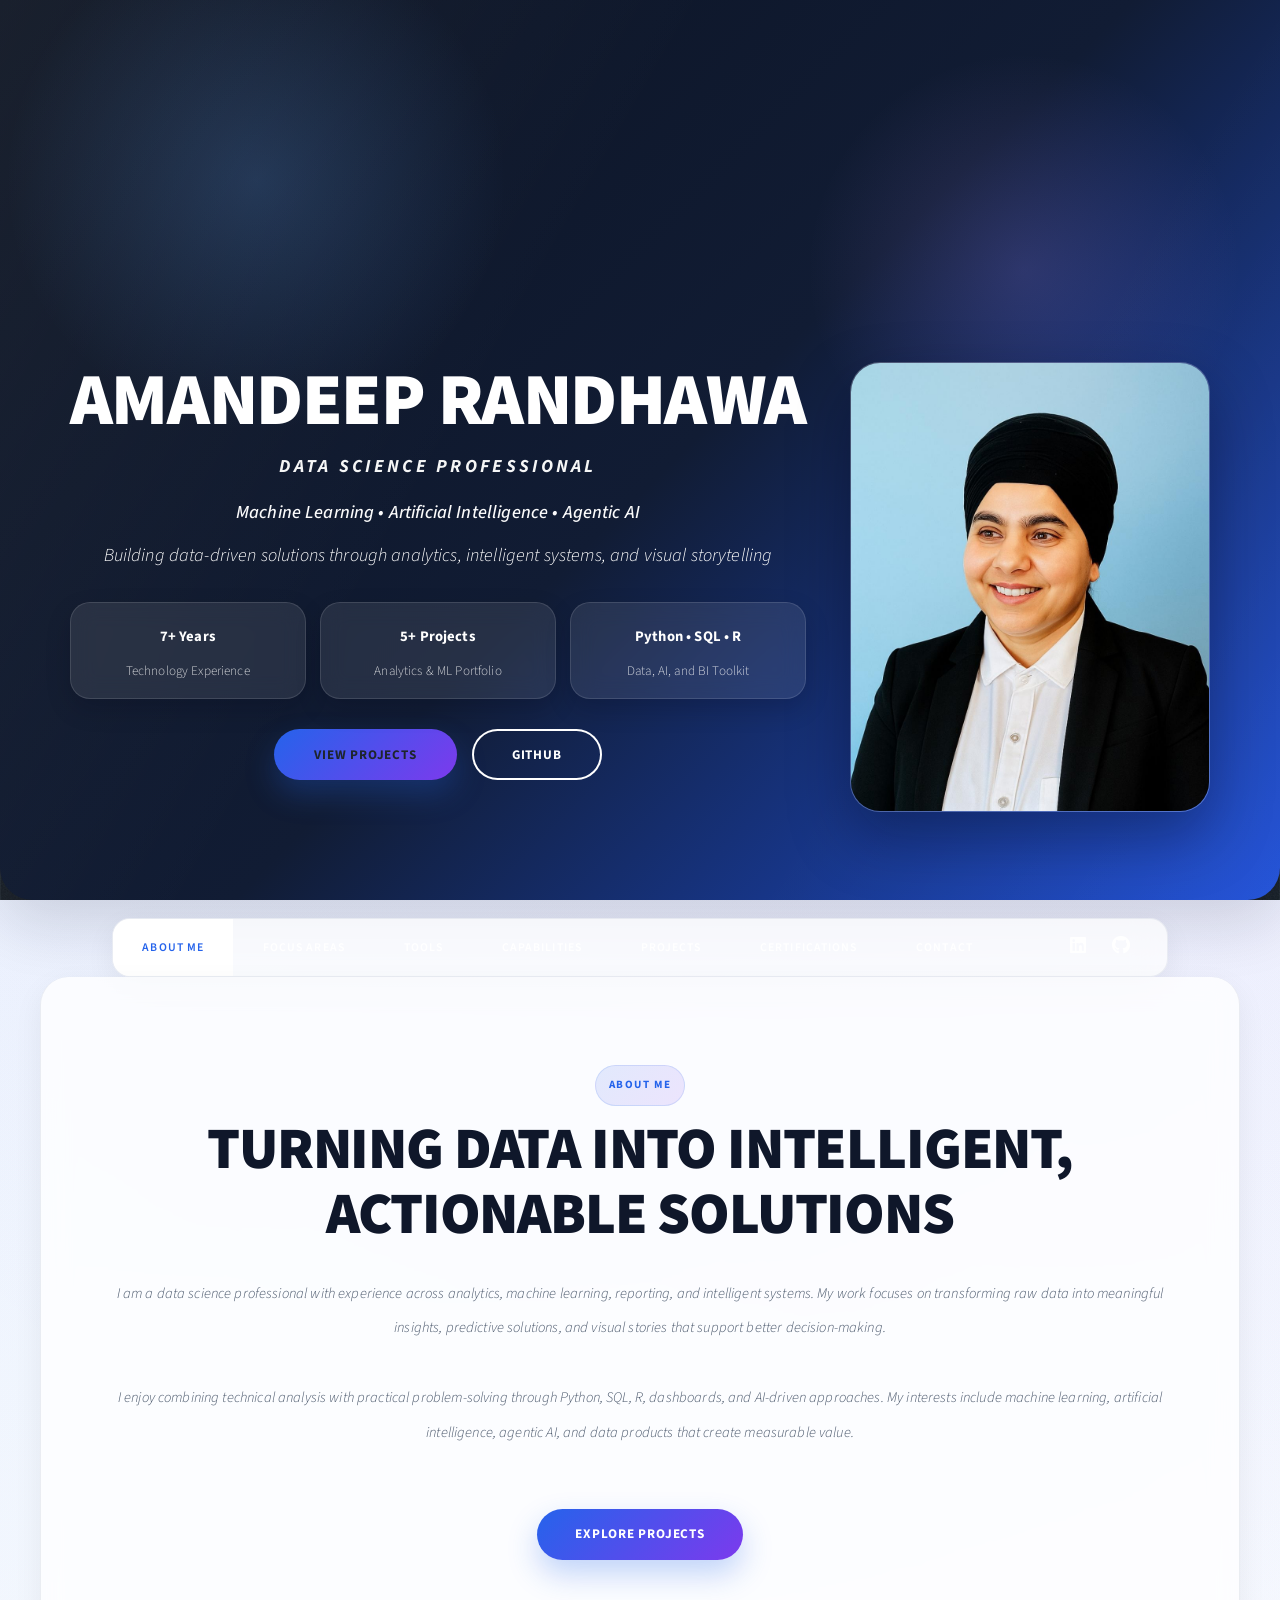
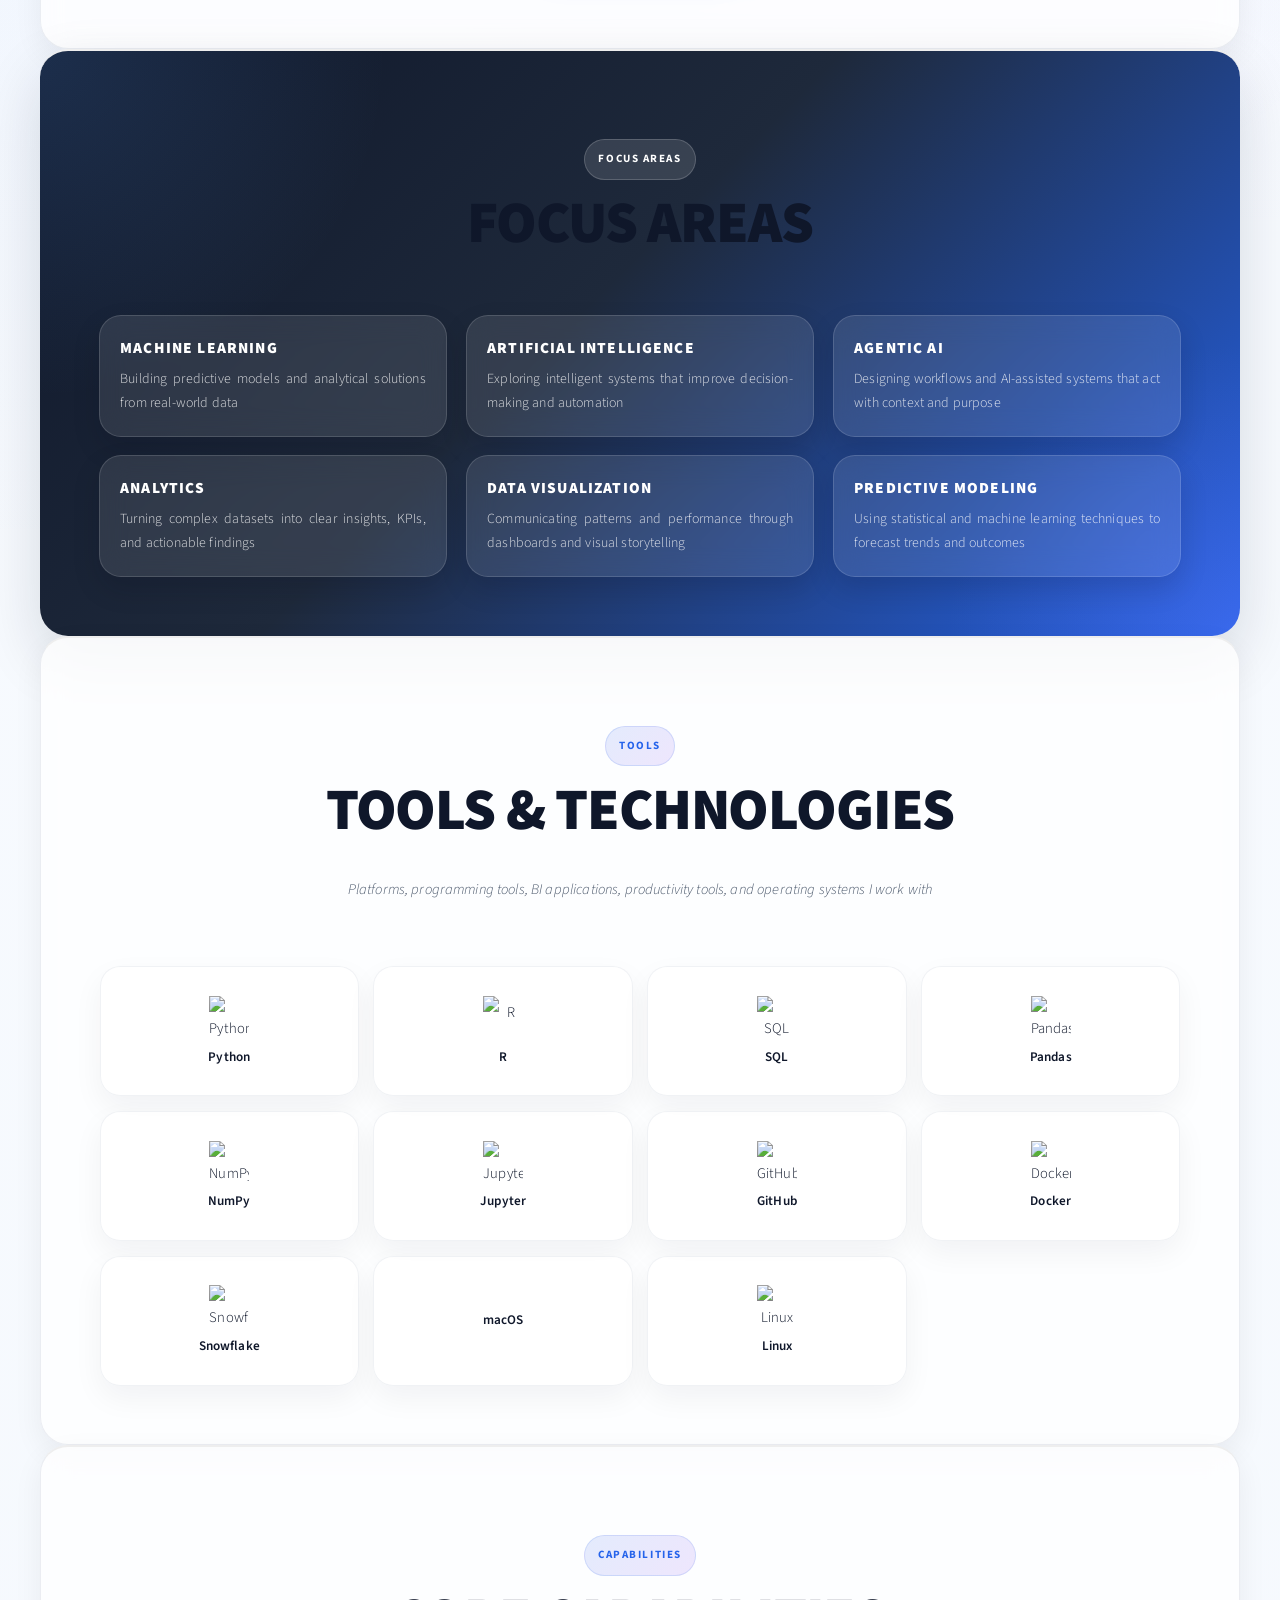
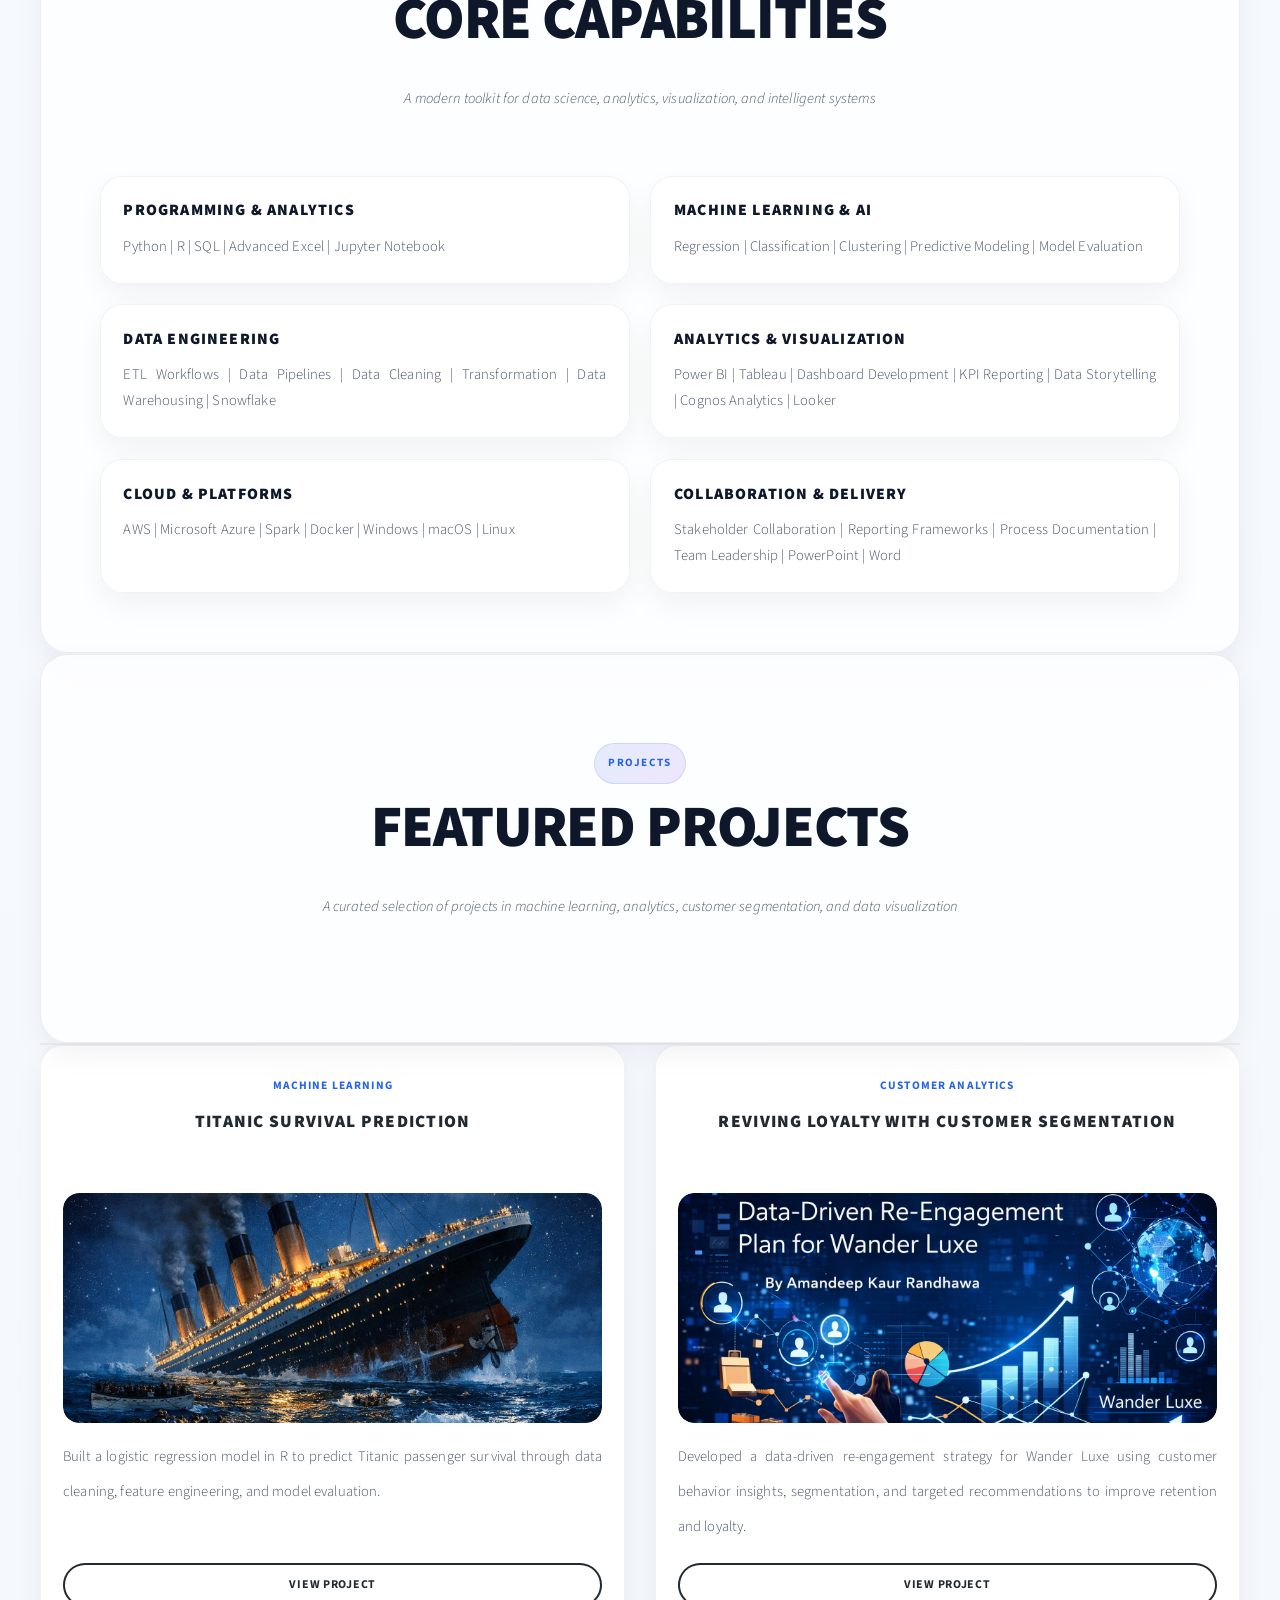
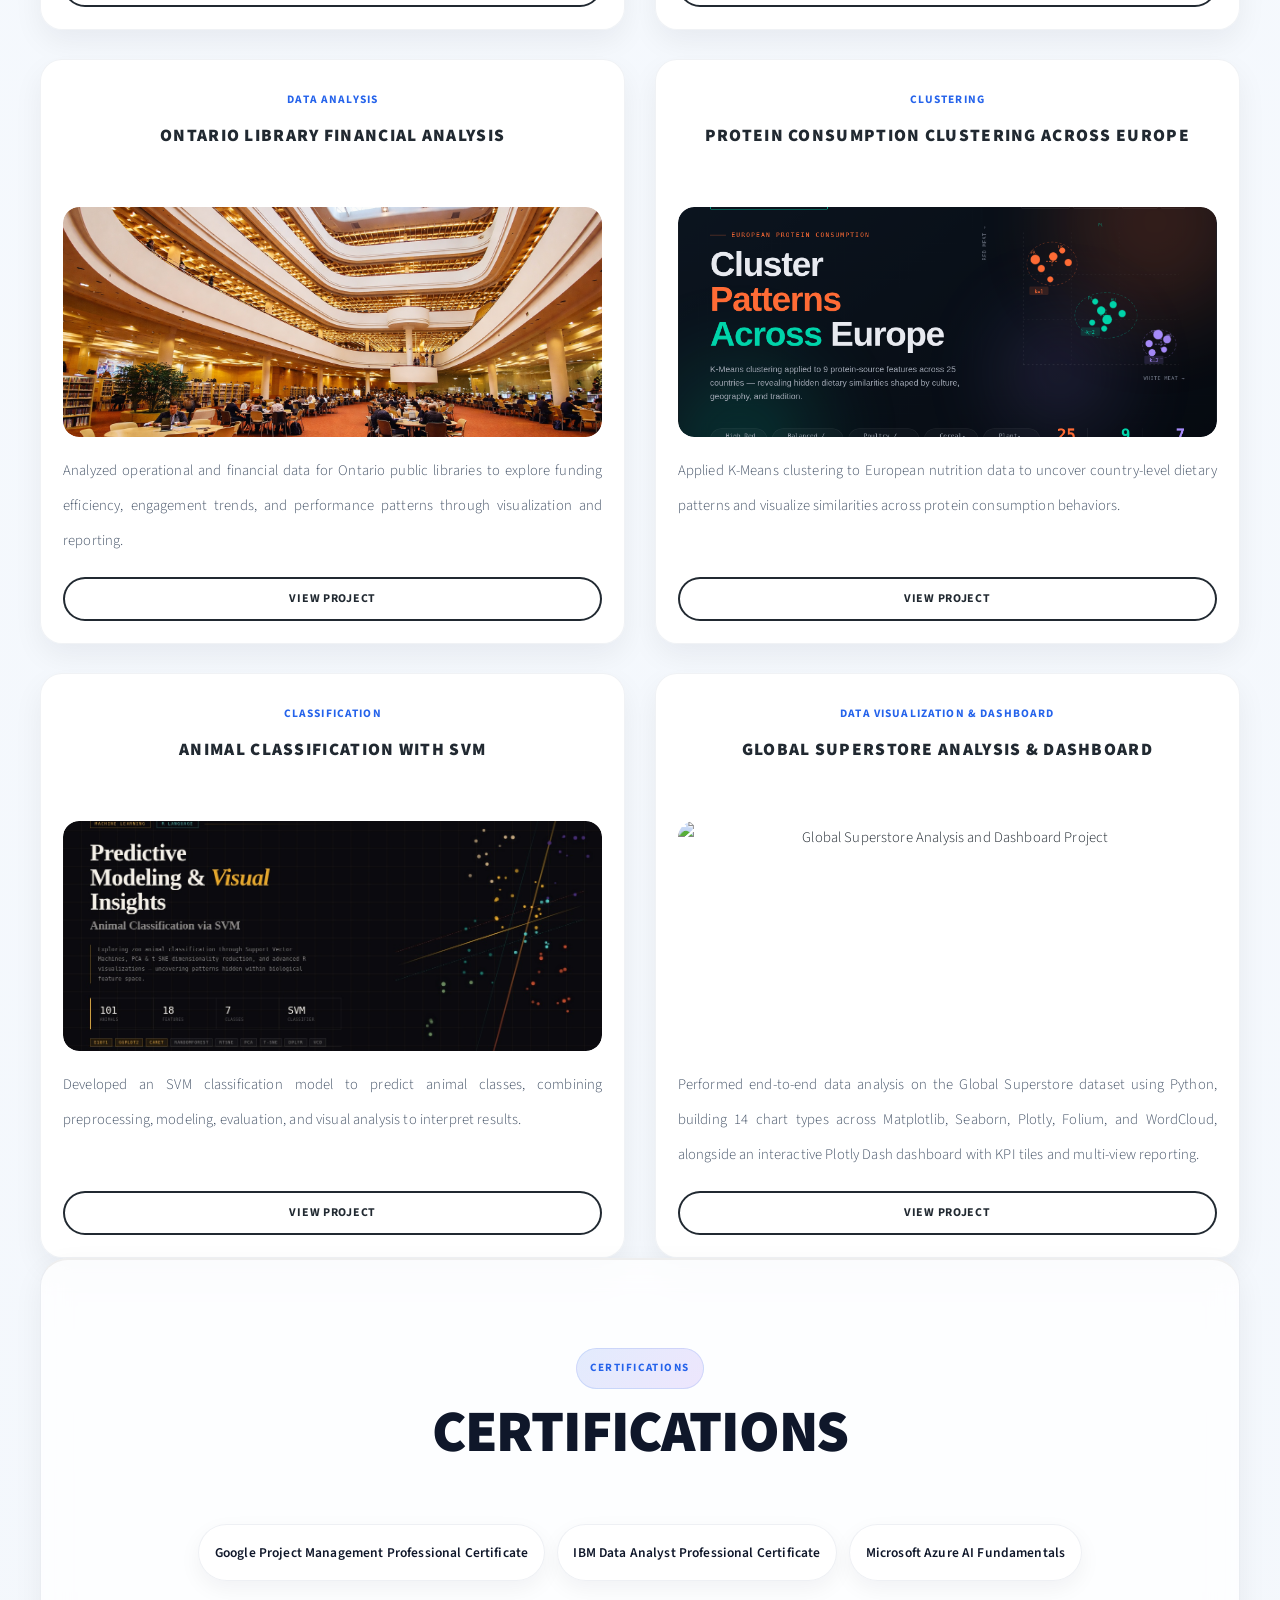
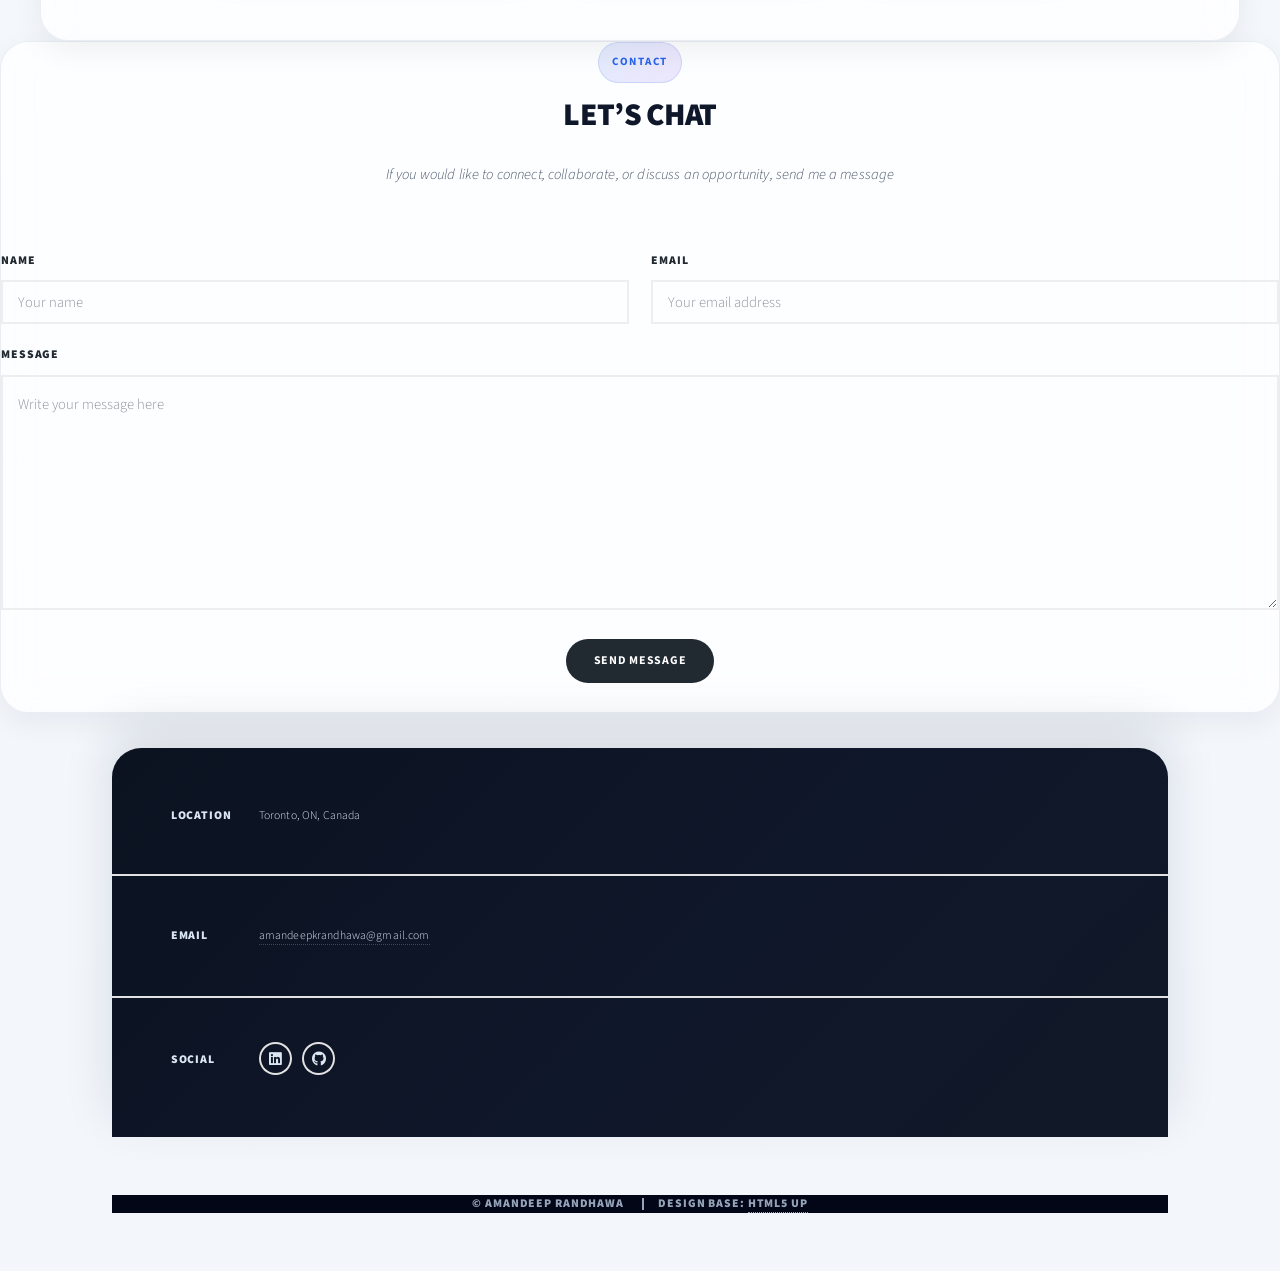
==== commit 37ac3515: "2nd commit" ====
--- a/index.html
+++ b/index.html
@@ -355,7 +355,27 @@
                             <li><a href="https://github.com/AmandeepRandhawa/Predictive-Modeling-into-Animal-Classes-Using-Support-Vector-Machine-SVM-and-Visual-Analysis" target="_blank" class="button">View Project</a></li>
                         </ul>
                     </article>
-
+<article class="project-card">
+    <header>
+        <span class="project-category">Data Visualization & Dashboard</span>
+        <h2>
+            <a href="https://github.com/AmandeepRandhawa" target="_blank">
+                Global Superstore Analysis & Dashboard
+            </a>
+        </h2>
+    </header>
+    <a href="https://github.com/AmandeepRandhawa/GlobalSuperstore" target="_blank" class="image fit">
+        <img src="images\Superstore.png" alt="Global Superstore Analysis and Dashboard Project" />
+    </a>
+    <p>
+        Performed end-to-end data analysis on the Global Superstore dataset using Python,
+        building 14 chart types across Matplotlib, Seaborn, Plotly, Folium, and WordCloud,
+        alongside an interactive Plotly Dash dashboard with KPI tiles and multi-view reporting.
+    </p>
+    <ul class="actions special">
+        <li><a href="https://github.com/AmandeepRandhawa/GlobalSuperstore" target="_blank" class="button">View Project</a></li>
+    </ul>
+</article>
                 </section>
 
                 <!-- Certifications -->
@@ -381,7 +401,7 @@
         <p>If you would like to connect, collaborate, or discuss an opportunity, send me a message</p>
     </header>
 
-    <form method="post" action="https://formspree.io/f/your-form-id">
+    <form method="post" action="https://formspree.io/f/xvzwklje">
         <div class="fields">
             <div class="field half">
                 <label for="name">Name</label>
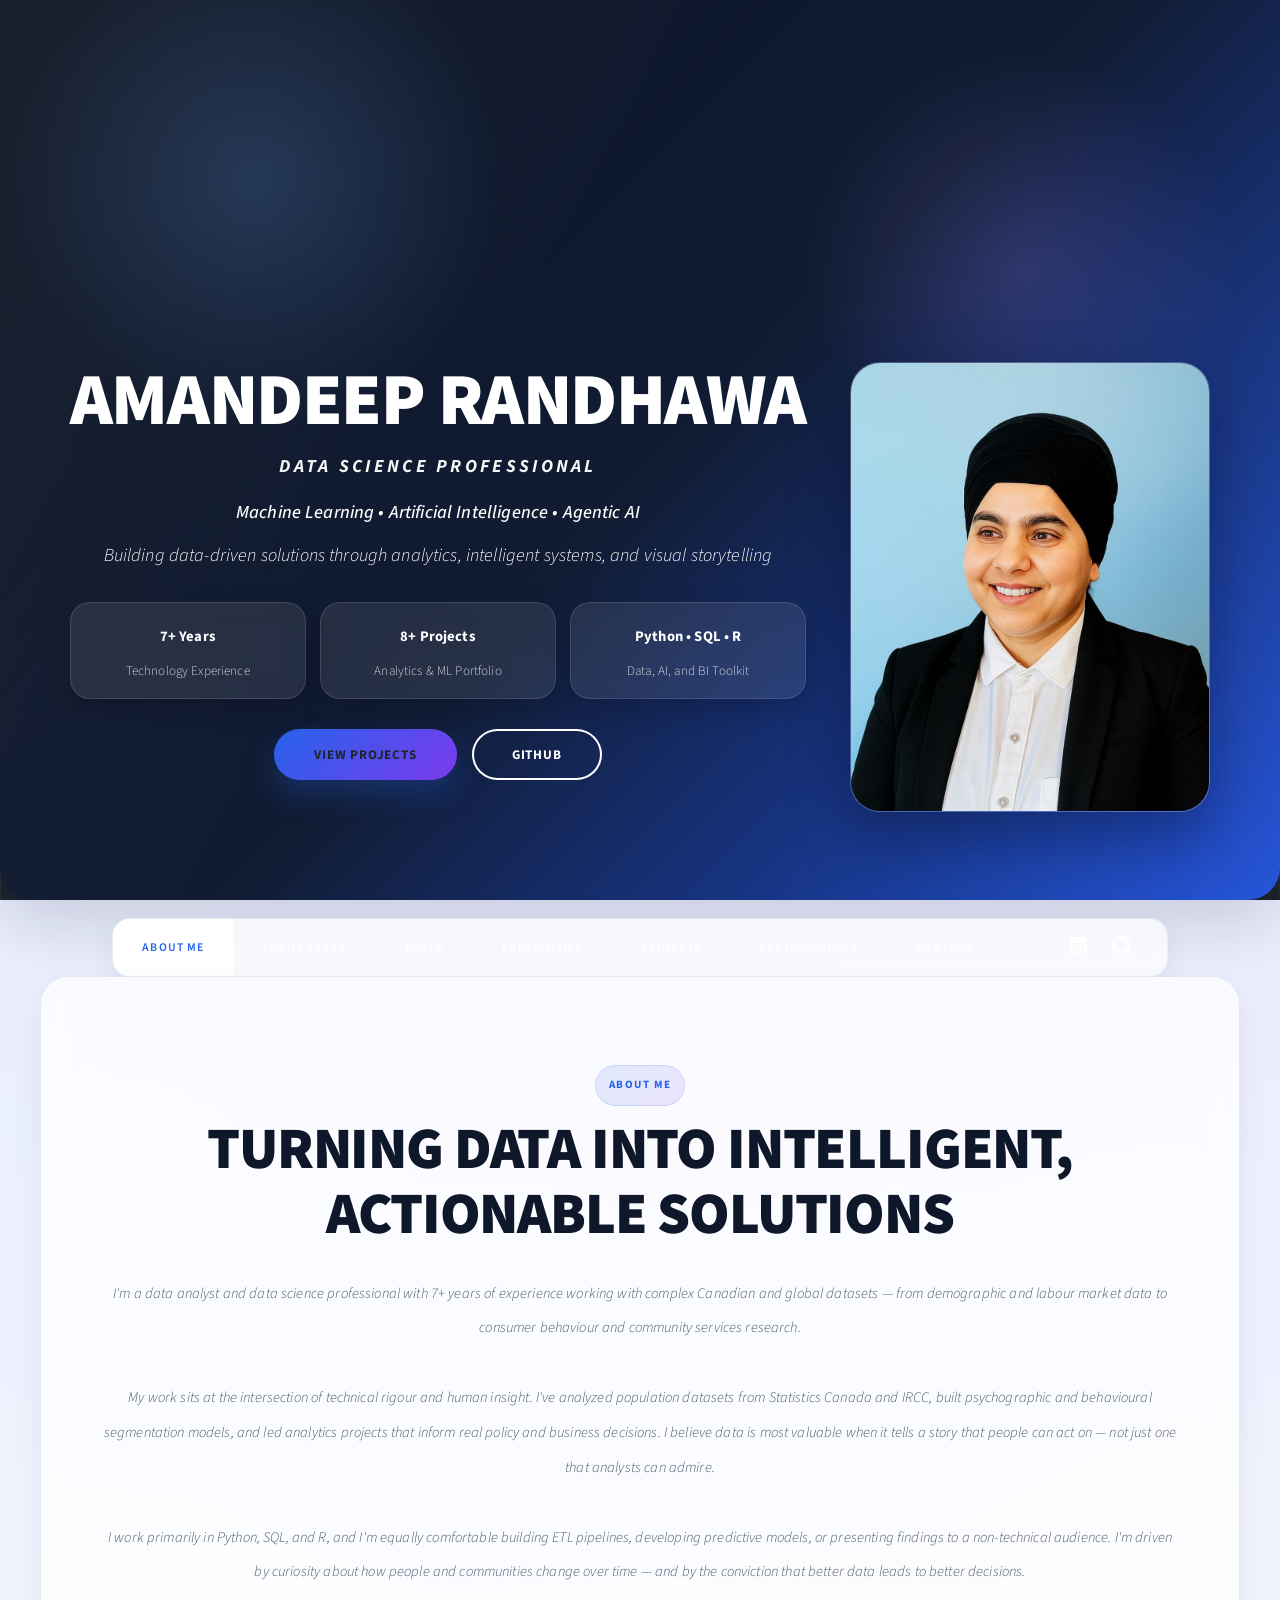
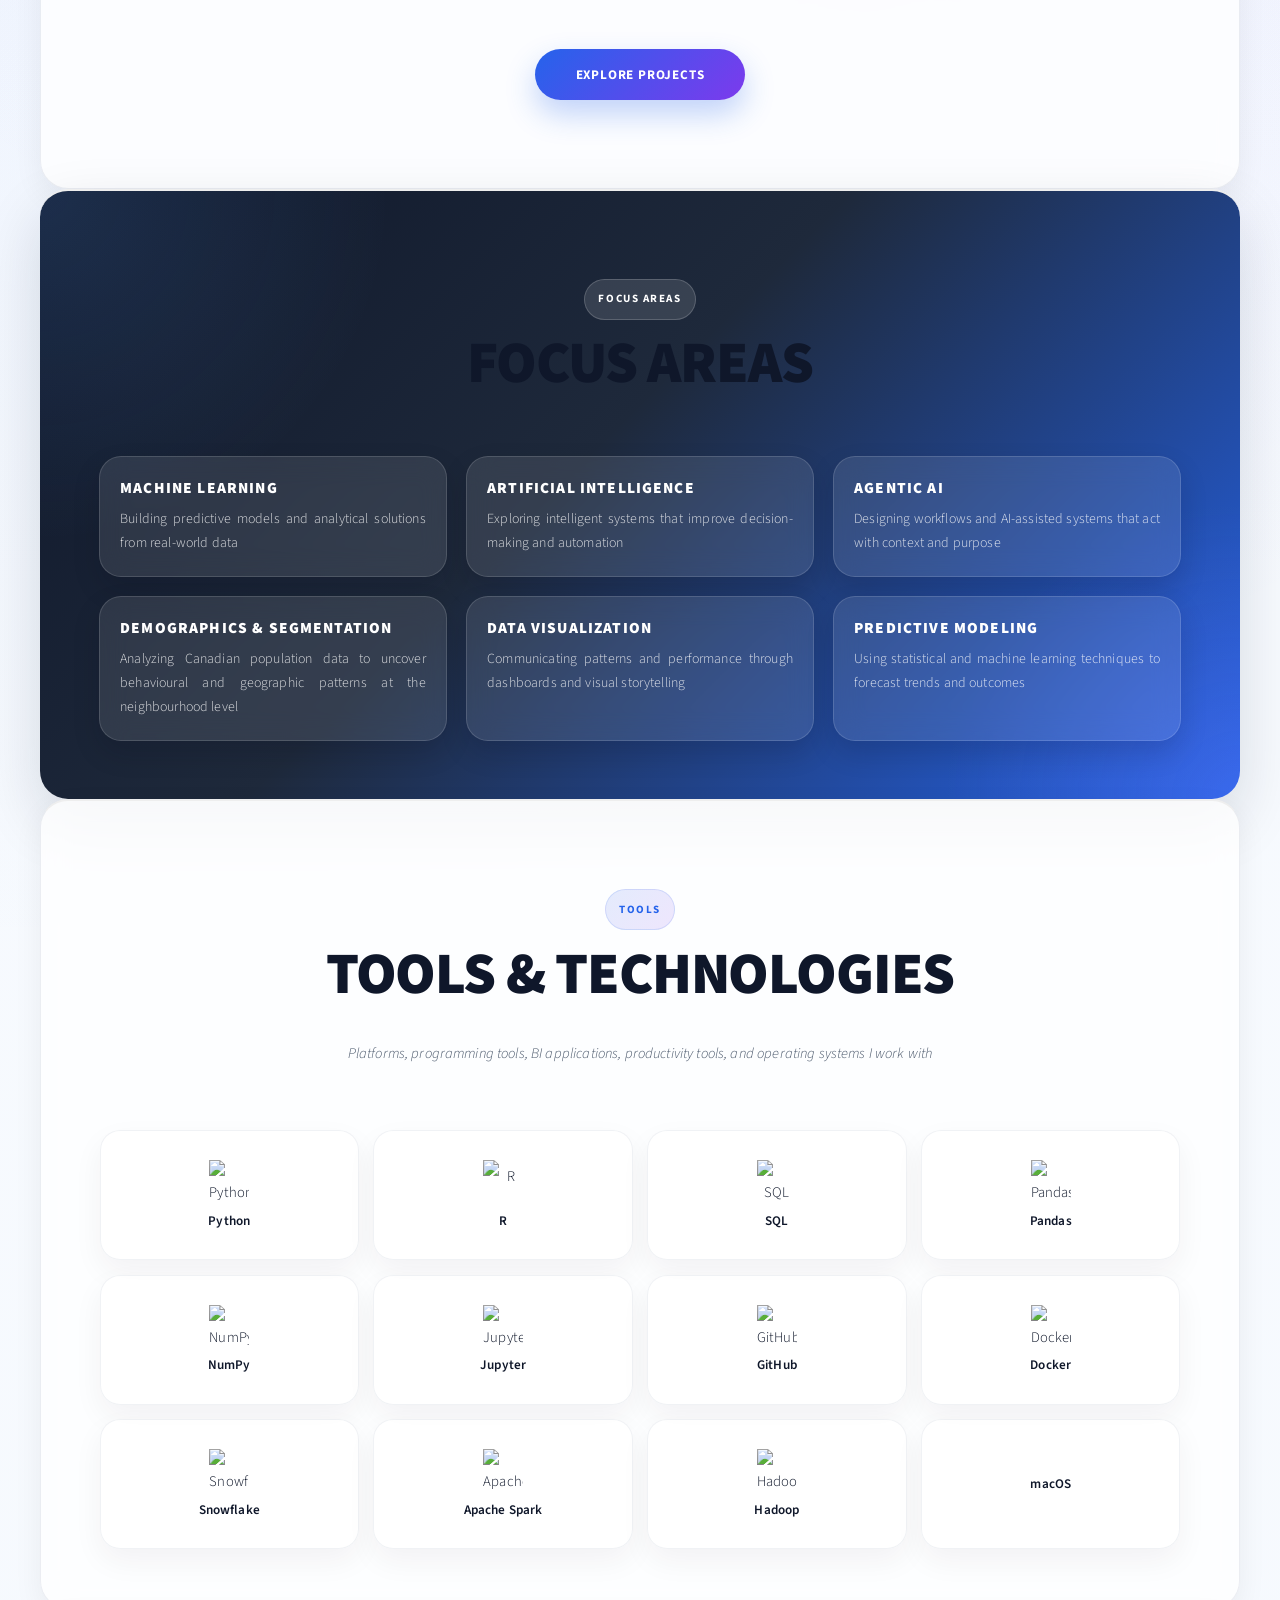
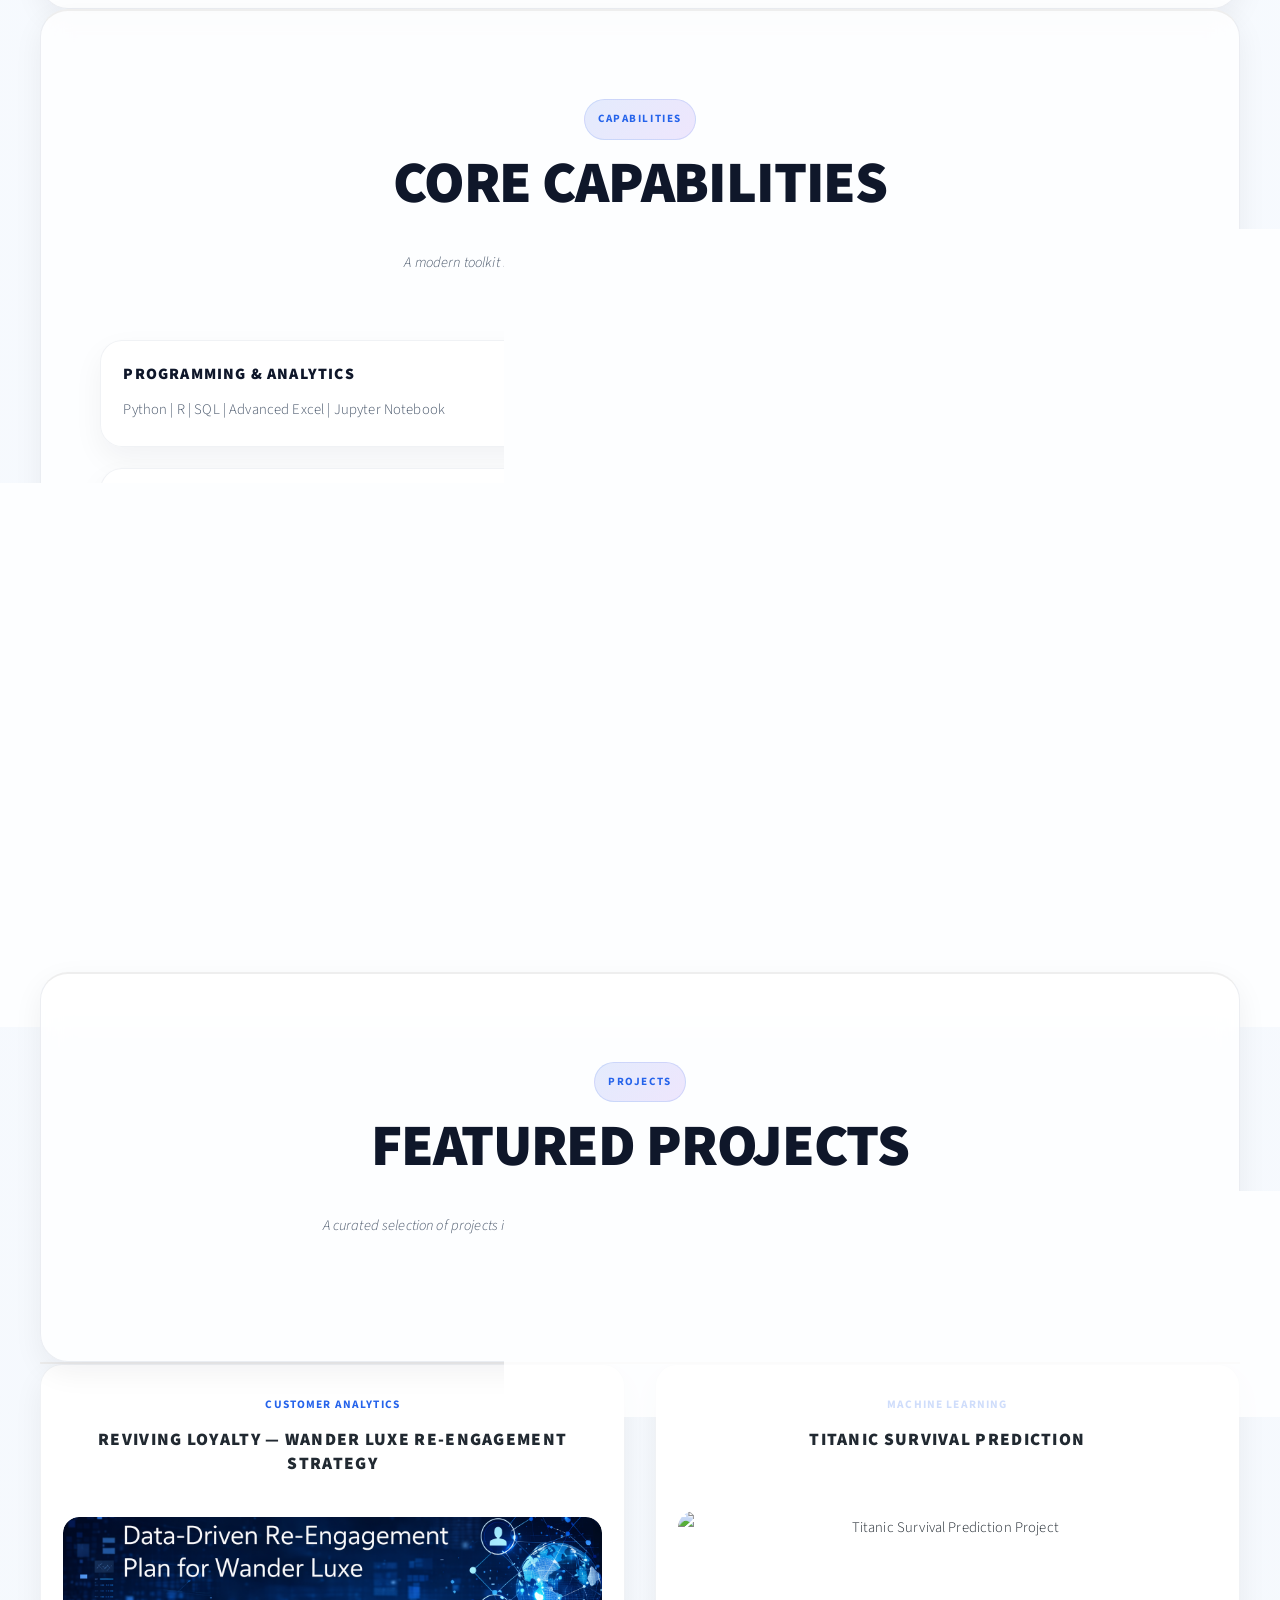
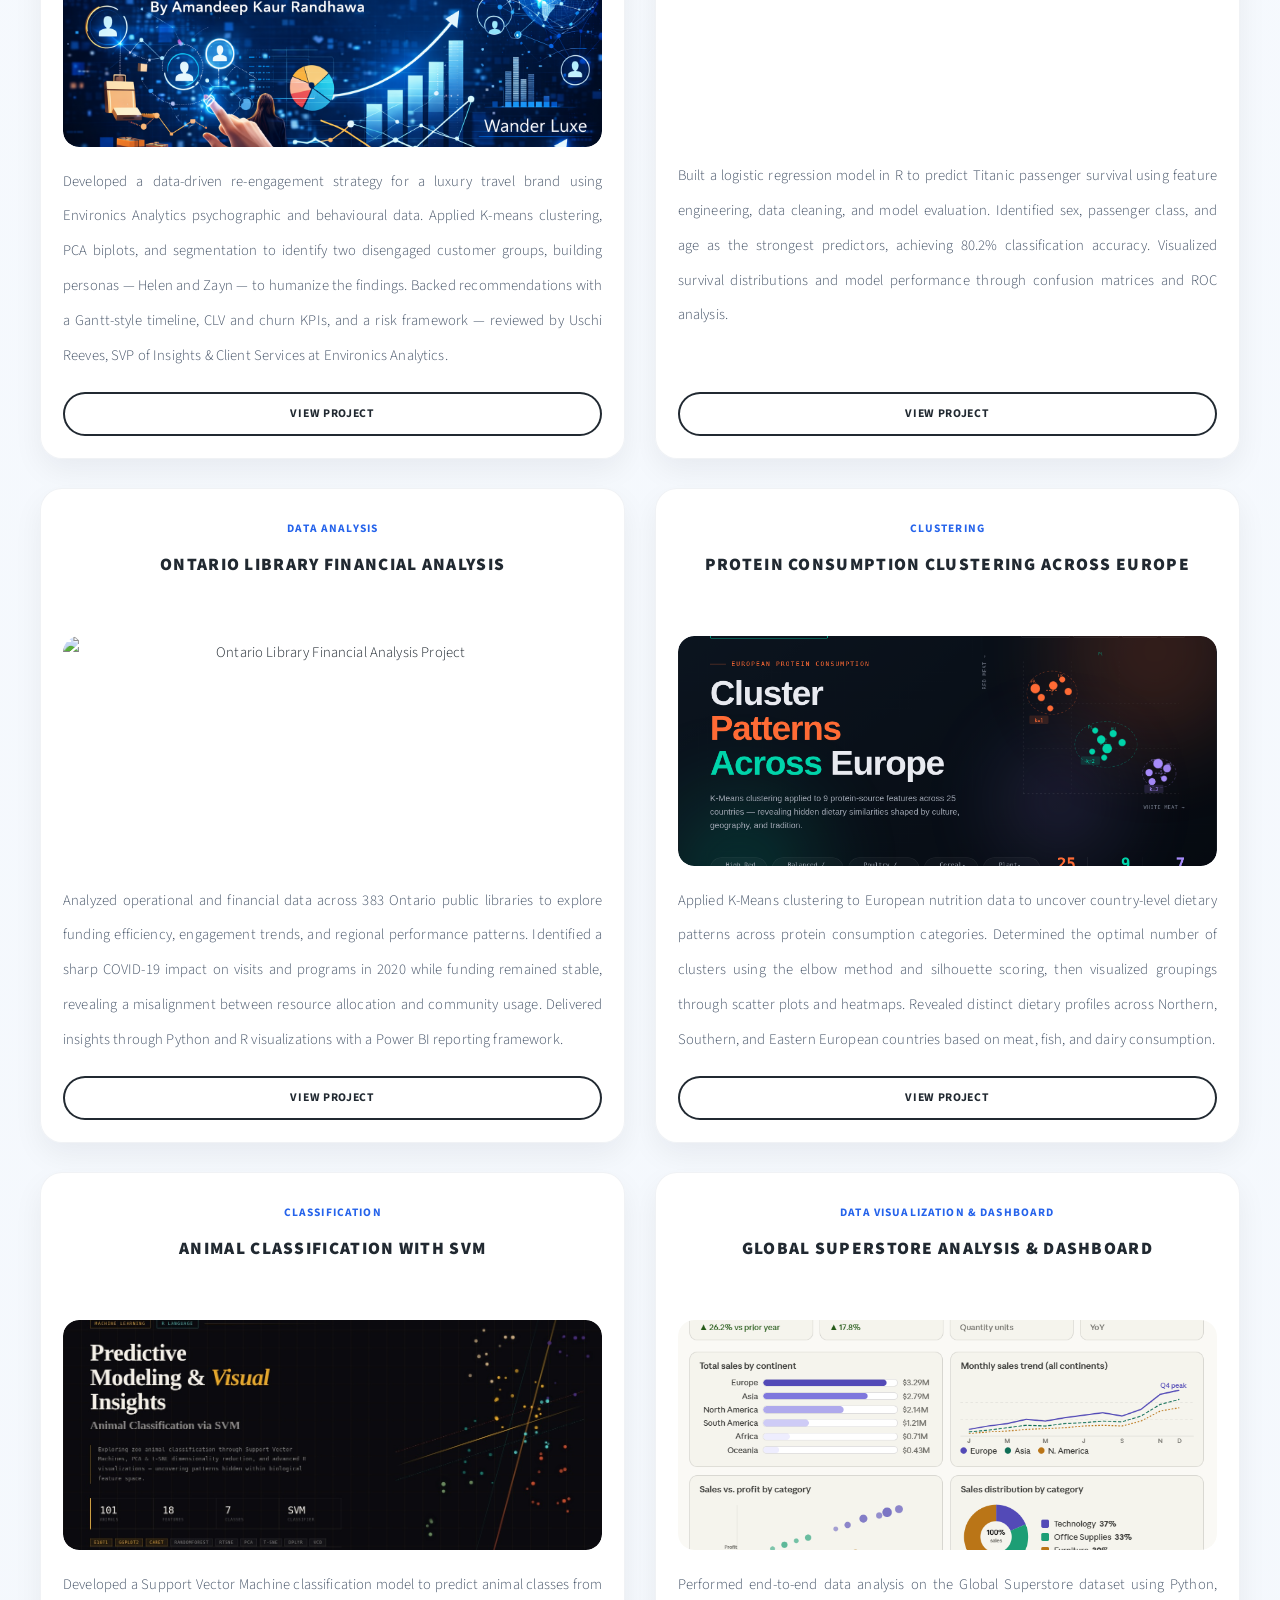
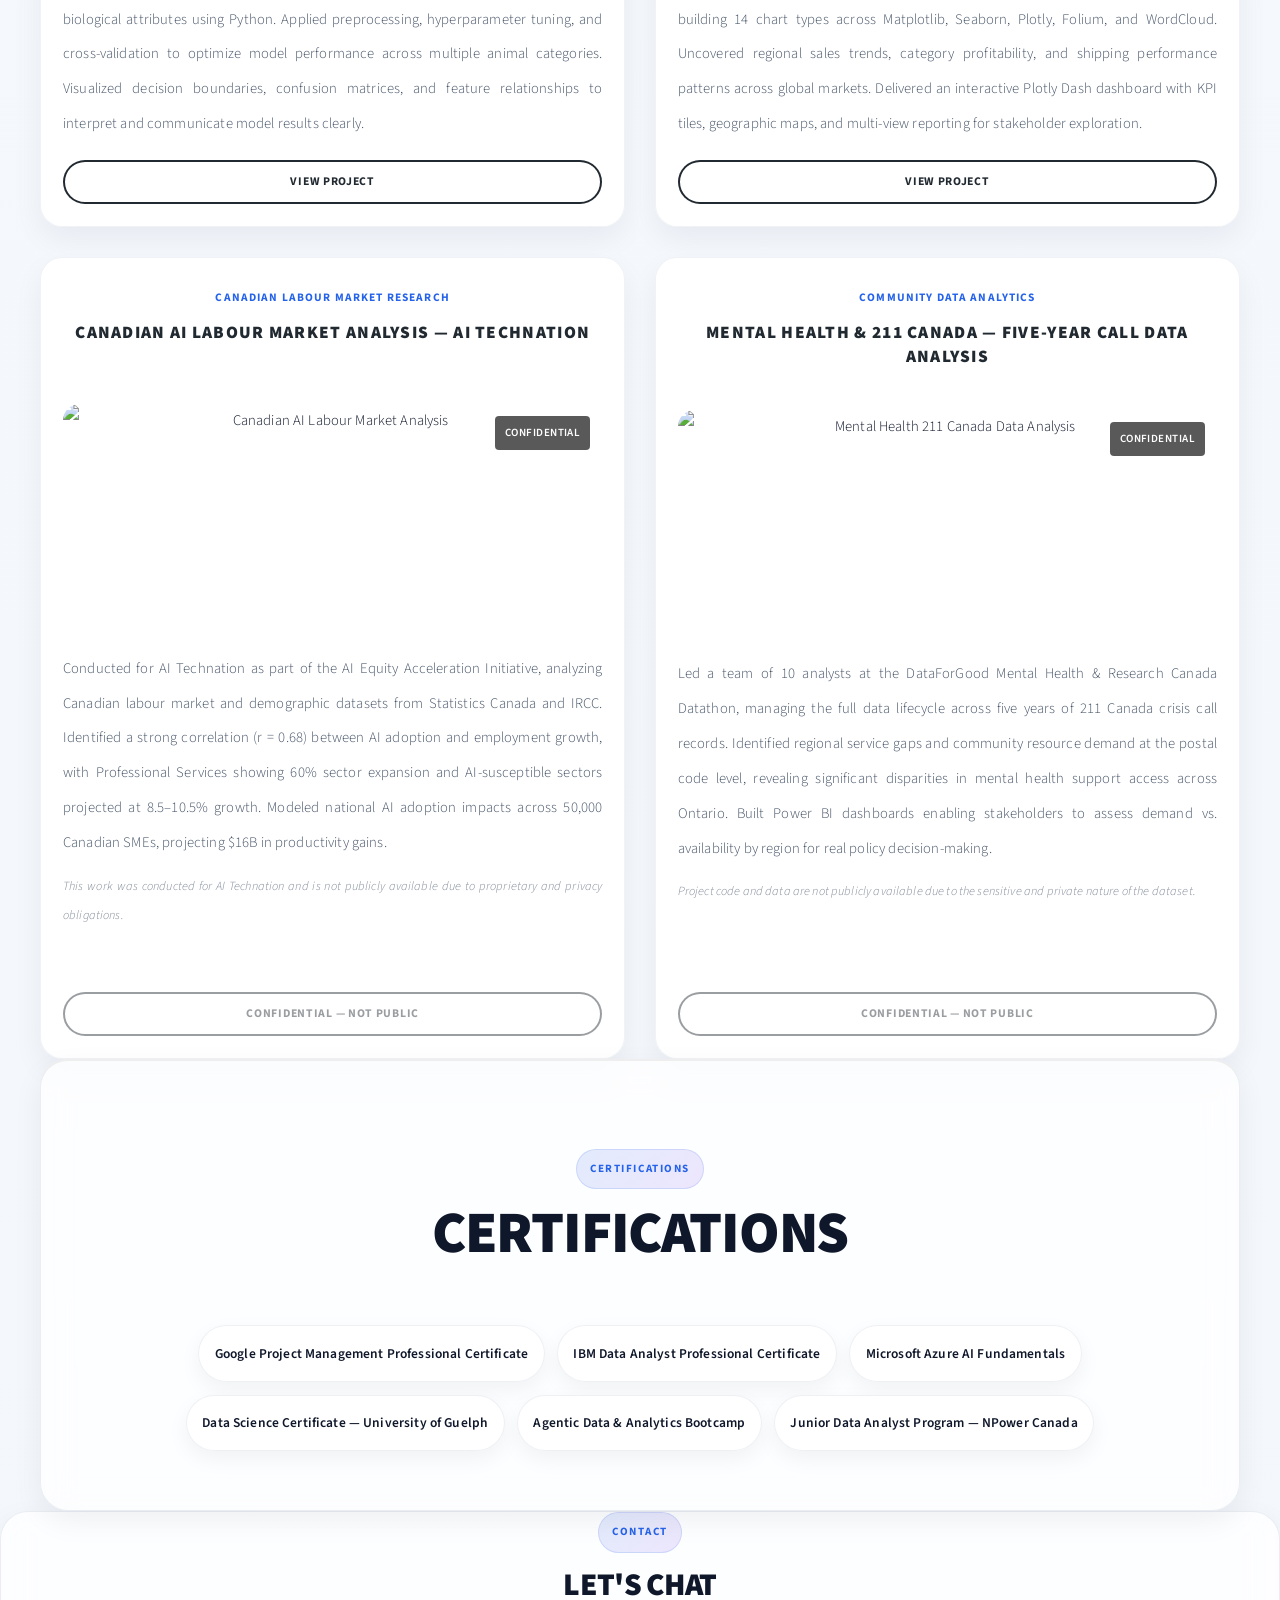
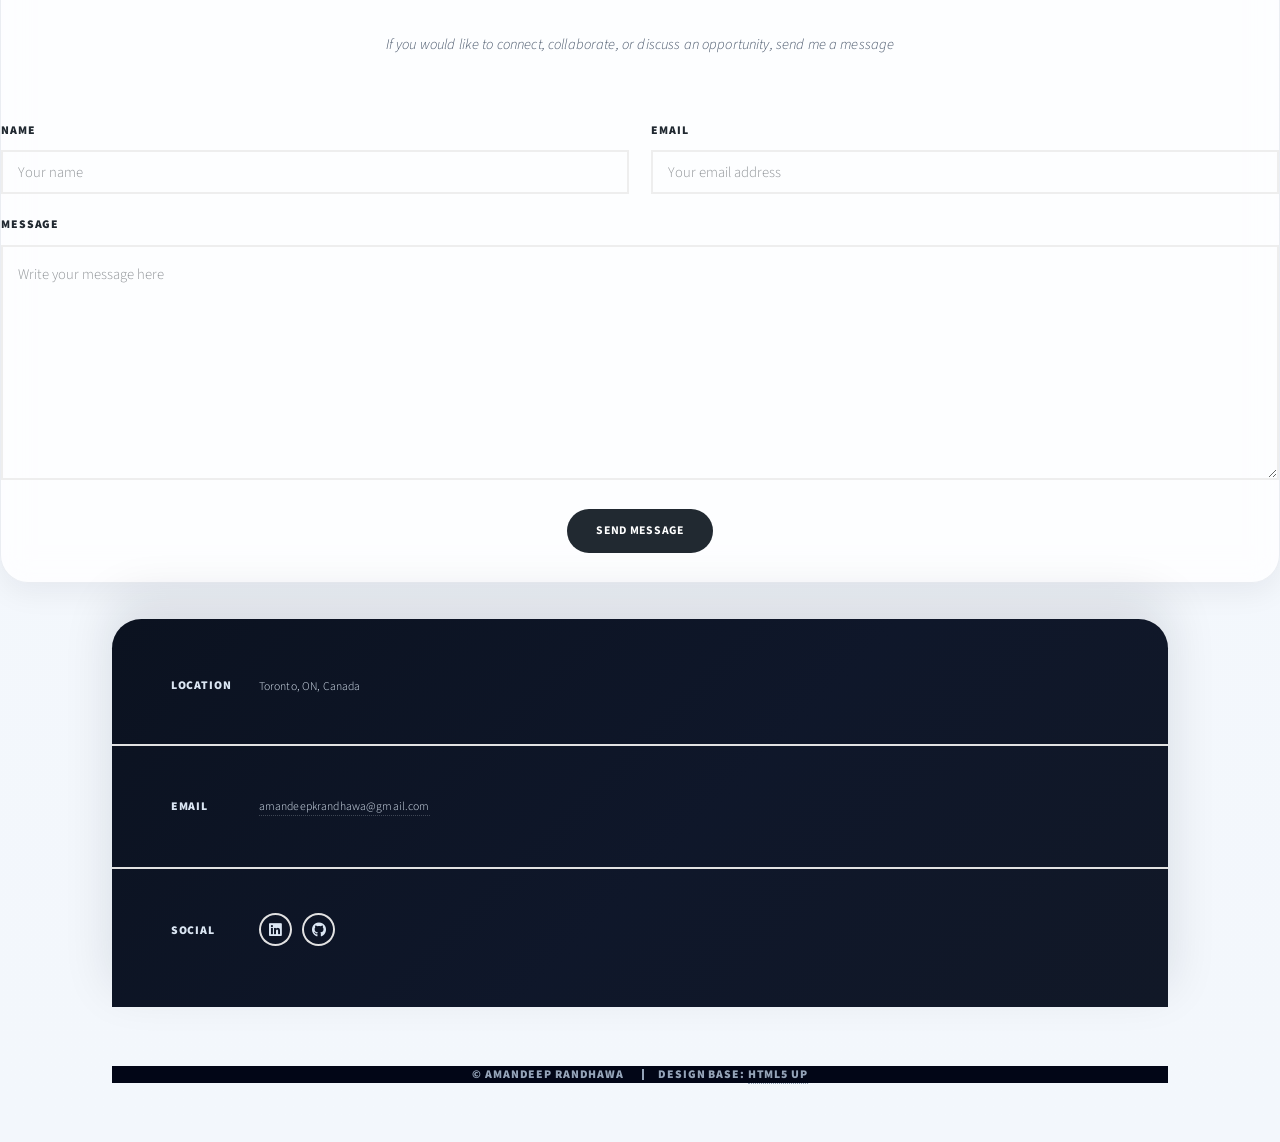
==== commit 48e0d876: "Add files via upload commit3" ====
--- a/index.html
+++ b/index.html
@@ -30,7 +30,7 @@
                                 <span>Technology Experience</span>
                             </div>
                             <div class="stat-card">
-                                <strong>5+ Projects</strong>
+                                <strong>8+ Projects</strong>
                                 <span>Analytics & ML Portfolio</span>
                             </div>
                             <div class="stat-card">
@@ -90,14 +90,11 @@
                         <span class="section-label">About Me</span>
                         <h2>Turning Data into Intelligent, Actionable Solutions</h2>
                         <p>
-                            I am a data science professional with experience across analytics, machine learning,
-                            reporting, and intelligent systems. My work focuses on transforming raw data into
-                            meaningful insights, predictive solutions, and visual stories that support better
-                            decision-making.
+                            I'm a data analyst and data science professional with 7+ years of experience working with complex Canadian and global datasets — from demographic and labour market data to consumer behaviour and community services research.
                             <br /><br />
-                            I enjoy combining technical analysis with practical problem-solving through Python, SQL,
-                            R, dashboards, and AI-driven approaches. My interests include machine learning,
-                            artificial intelligence, agentic AI, and data products that create measurable value.
+                            My work sits at the intersection of technical rigour and human insight. I've analyzed population datasets from Statistics Canada and IRCC, built psychographic and behavioural segmentation models, and led analytics projects that inform real policy and business decisions. I believe data is most valuable when it tells a story that people can act on — not just one that analysts can admire.
+                            <br /><br />
+                            I work primarily in Python, SQL, and R, and I'm equally comfortable building ETL pipelines, developing predictive models, or presenting findings to a non-technical audience. I'm driven by curiosity about how people and communities change over time — and by the conviction that better data leads to better decisions.
                         </p>
                     </header>
 
@@ -127,8 +124,8 @@
                             <p>Designing workflows and AI-assisted systems that act with context and purpose</p>
                         </div>
                         <div class="focus-card">
-                            <h3>Analytics</h3>
-                            <p>Turning complex datasets into clear insights, KPIs, and actionable findings</p>
+                            <h3>Demographics & Segmentation</h3>
+                            <p>Analyzing Canadian population data to uncover behavioural and geographic patterns at the neighbourhood level</p>
                         </div>
                         <div class="focus-card">
                             <h3>Data Visualization</h3>
@@ -182,20 +179,25 @@
             <img src="https://cdn.simpleicons.org/docker" alt="Docker logo" class="tool-logo" />
             <span>Docker</span>
         </div>
-
         <div class="tool-card">
             <img src="https://cdn.simpleicons.org/snowflake" alt="Snowflake logo" class="tool-logo" />
             <span>Snowflake</span>
         </div>
+        <div class="tool-card">
+            <img src="https://cdn.simpleicons.org/apachespark" alt="Apache Spark logo" class="tool-logo" />
+            <span>Apache Spark</span>
+        </div>
+        <div class="tool-card">
+            <img src="https://cdn.simpleicons.org/apachehadoop" alt="Hadoop logo" class="tool-logo" />
+            <span>Hadoop</span>
+        </div>
+        
         <div class="tool-card text-only-tool">
             <span>macOS</span>
         </div>
-        <div class="tool-card">
-            <img src="https://cdn.simpleicons.org/linux" alt="Linux logo" class="tool-logo" />
-            <span>Linux</span>
-        </div>
-    </div>
+        </div>
 </section>
+
                 <!-- Capabilities -->
                 <section class="post glass-section capabilities-section" id="capabilities">
                     <header class="major">
@@ -217,22 +219,32 @@
 
                         <article class="capability-card">
                             <h3>Data Engineering</h3>
-                            <p>ETL Workflows | Data Pipelines | Data Cleaning | Transformation | Data Warehousing | Snowflake</p>
+                            <p>ETL Workflows | Data Pipelines | Data Cleaning | Snowflake | Hadoop | Spark | HiveQL</p>
                         </article>
 
                         <article class="capability-card">
                             <h3>Analytics & Visualization</h3>
-                            <p>Power BI | Tableau | Dashboard Development | KPI Reporting | Data Storytelling | Cognos Analytics | Looker</p>
+                            <p>Power BI | Tableau | Dashboard Development | KPI Reporting | Data Storytelling | Looker</p>
                         </article>
 
                         <article class="capability-card">
                             <h3>Cloud & Platforms</h3>
-                            <p>AWS | Microsoft Azure | Spark | Docker | Windows | macOS | Linux</p>
-                        </article>
-
-                        <article class="capability-card">
-                            <h3>Collaboration & Delivery</h3>
-                            <p>Stakeholder Collaboration | Reporting Frameworks | Process Documentation | Team Leadership | PowerPoint | Word</p>
+                            <p>AWS | Microsoft Azure | Docker | Snowflake | Windows | macOS | Linux</p>
+                        </article>
+
+                        <article class="capability-card">
+                            <h3>Canadian Demographic Data</h3>
+                            <p>Statistics Canada | IRCC Datasets | Labour Market Analysis | Small-Area Geography | Population Segmentation | Census Data</p>
+                        </article>
+
+                        <article class="capability-card">
+                            <h3>Project & Delivery</h3>
+                            <p>Agile Workflows | Reporting Frameworks | Process Documentation | Data Governance | Reproducible Analysis</p>
+                        </article>
+
+                        <article class="capability-card">
+                            <h3>Professional Skills</h3>
+                            <p>Stakeholder Communication | Team Leadership | Cross-functional Collaboration | Analytical Thinking | Problem Solving | Attention to Detail</p>
                         </article>
                     </div>
                 </section>
@@ -251,6 +263,27 @@
 
                 <section class="posts project-grid" id="projects">
 
+                    <!-- 1. WanderLuxe / Environics — public -->
+                    <article class="project-card">
+                        <header>
+                            <span class="project-category">Customer Analytics</span>
+                            <h2>
+                                <a href="https://github.com/AmandeepRandhawa/EnvironicsAnalytics-Reviving-Loyalty-A-Data-Driven-Re-Engagement-Plan-for-Wander-Luxe" target="_blank">
+                                    Reviving Loyalty — Wander Luxe Re-Engagement Strategy
+                                </a>
+                            </h2>
+                        </header>
+                        <a href="https://github.com/AmandeepRandhawa/EnvironicsAnalytics-Reviving-Loyalty-A-Data-Driven-Re-Engagement-Plan-for-Wander-Luxe" target="_blank" class="image fit">
+                            <img src="images/Environics Analytics reviving loyality.png" alt="Environics Analytics Project" />
+                        </a>
+                        <p>
+                            Developed a data-driven re-engagement strategy for a luxury travel brand using Environics Analytics psychographic and behavioural data. Applied K-means clustering, PCA biplots, and segmentation to identify two disengaged customer groups, building personas — Helen and Zayn — to humanize the findings. Backed recommendations with a Gantt-style timeline, CLV and churn KPIs, and a risk framework — reviewed by Uschi Reeves, SVP of Insights & Client Services at Environics Analytics.
+                        </p>
+                        <ul class="actions special">
+                            <li><a href="https://github.com/AmandeepRandhawa/EnvironicsAnalytics-Reviving-Loyalty-A-Data-Driven-Re-Engagement-Plan-for-Wander-Luxe" target="_blank" class="button">View Project</a></li>
+                        </ul>
+                    </article>
+
                     <article class="project-card">
                         <header>
                             <span class="project-category">Machine Learning</span>
@@ -261,35 +294,13 @@
                             </h2>
                         </header>
                         <a href="https://github.com/AmandeepRandhawa/Titanic-Survival-Prediction-using-Logistic-Regression/tree/main" target="_blank" class="image fit">
-                            <img src="images\Titanic2.png" alt="Titanic Survival Prediction Project" />
-                        </a>
-                        <p>
-                            Built a logistic regression model in R to predict Titanic passenger survival through data cleaning,
-                            feature engineering, and model evaluation.
+                            <img src="images/Titanic3.png" alt="Titanic Survival Prediction Project" />
+                        </a>
+                        <p>
+                            Built a logistic regression model in R to predict Titanic passenger survival using feature engineering, data cleaning, and model evaluation. Identified sex, passenger class, and age as the strongest predictors, achieving 80.2% classification accuracy. Visualized survival distributions and model performance through confusion matrices and ROC analysis.
                         </p>
                         <ul class="actions special">
                             <li><a href="https://github.com/AmandeepRandhawa/Titanic-Survival-Prediction-using-Logistic-Regression/tree/main" target="_blank" class="button">View Project</a></li>
-                        </ul>
-                    </article>
-
-                    <article class="project-card">
-                        <header>
-                            <span class="project-category">Customer Analytics</span>
-                            <h2>
-                                <a href="https://github.com/AmandeepRandhawa/EnvironicsAnalytics-Reviving-Loyalty-A-Data-Driven-Re-Engagement-Plan-for-Wander-Luxe" target="_blank">
-                                    Reviving Loyalty with Customer Segmentation
-                                </a>
-                            </h2>
-                        </header>
-                        <a href="https://github.com/AmandeepRandhawa/EnvironicsAnalytics-Reviving-Loyalty-A-Data-Driven-Re-Engagement-Plan-for-Wander-Luxe" target="_blank" class="image fit">
-                            <img src="images\Environics Analytics reviving loyality.png" alt="Environics Analytics Project" />
-                        </a>
-                        <p>
-                            Developed a data-driven re-engagement strategy for Wander Luxe using customer behavior insights,
-                            segmentation, and targeted recommendations to improve retention and loyalty.
-                        </p>
-                        <ul class="actions special">
-                            <li><a href="https://github.com/AmandeepRandhawa/EnvironicsAnalytics-Reviving-Loyalty-A-Data-Driven-Re-Engagement-Plan-for-Wander-Luxe" target="_blank" class="button">View Project</a></li>
                         </ul>
                     </article>
 
@@ -303,11 +314,10 @@
                             </h2>
                         </header>
                         <a href="https://github.com/AmandeepRandhawa/Ontario-Library-Financial-Analysis" target="_blank" class="image fit">
-                            <img src="images\library2.png" alt="Ontario Library Financial Analysis Project" />
-                        </a>
-                        <p>
-                            Analyzed operational and financial data for Ontario public libraries to explore funding efficiency,
-                            engagement trends, and performance patterns through visualization and reporting.
+                            <img src="images\library3.png" alt="Ontario Library Financial Analysis Project" />
+                        </a>
+                        <p>
+                            Analyzed operational and financial data across 383 Ontario public libraries to explore funding efficiency, engagement trends, and regional performance patterns. Identified a sharp COVID-19 impact on visits and programs in 2020 while funding remained stable, revealing a misalignment between resource allocation and community usage. Delivered insights through Python and R visualizations with a Power BI reporting framework.
                         </p>
                         <ul class="actions special">
                             <li><a href="https://github.com/AmandeepRandhawa/Ontario-Library-Financial-Analysis" target="_blank" class="button">View Project</a></li>
@@ -324,11 +334,10 @@
                             </h2>
                         </header>
                         <a href="https://github.com/AmandeepRandhawa/K-Means-Clustering-Analysis-of-Protein-Consumption" target="_blank" class="image fit">
-                            <img src="images\kmeans.png" alt="Protein Consumption Clustering Project" />
-                        </a>
-                        <p>
-                            Applied K-Means clustering to European nutrition data to uncover country-level dietary patterns
-                            and visualize similarities across protein consumption behaviors.
+                            <img src="images/kmeans.png" alt="Protein Consumption Clustering Project" />
+                        </a>
+                        <p>
+                            Applied K-Means clustering to European nutrition data to uncover country-level dietary patterns across protein consumption categories. Determined the optimal number of clusters using the elbow method and silhouette scoring, then visualized groupings through scatter plots and heatmaps. Revealed distinct dietary profiles across Northern, Southern, and Eastern European countries based on meat, fish, and dairy consumption.
                         </p>
                         <ul class="actions special">
                             <li><a href="https://github.com/AmandeepRandhawa/K-Means-Clustering-Analysis-of-Protein-Consumption" target="_blank" class="button">View Project</a></li>
@@ -345,37 +354,83 @@
                             </h2>
                         </header>
                         <a href="https://github.com/AmandeepRandhawa/Predictive-Modeling-into-Animal-Classes-Using-Support-Vector-Machine-SVM-and-Visual-Analysis" target="_blank" class="image fit">
-                            <img src="images\animal.jpeg" alt="Animal Class Prediction using SVM Project" />
-                        </a>
-                        <p>
-                            Developed an SVM classification model to predict animal classes, combining preprocessing,
-                            modeling, evaluation, and visual analysis to interpret results.
+                            <img src="images/animal.jpeg" alt="Animal Class Prediction using SVM Project" />
+                        </a>
+                        <p>
+                            Developed a Support Vector Machine classification model to predict animal classes from biological attributes using Python. Applied preprocessing, hyperparameter tuning, and cross-validation to optimize model performance across multiple animal categories. Visualized decision boundaries, confusion matrices, and feature relationships to interpret and communicate model results clearly.
                         </p>
                         <ul class="actions special">
                             <li><a href="https://github.com/AmandeepRandhawa/Predictive-Modeling-into-Animal-Classes-Using-Support-Vector-Machine-SVM-and-Visual-Analysis" target="_blank" class="button">View Project</a></li>
                         </ul>
                     </article>
-<article class="project-card">
-    <header>
-        <span class="project-category">Data Visualization & Dashboard</span>
-        <h2>
-            <a href="https://github.com/AmandeepRandhawa" target="_blank">
-                Global Superstore Analysis & Dashboard
-            </a>
-        </h2>
-    </header>
-    <a href="https://github.com/AmandeepRandhawa/GlobalSuperstore" target="_blank" class="image fit">
-        <img src="images\Superstore.png" alt="Global Superstore Analysis and Dashboard Project" />
-    </a>
-    <p>
-        Performed end-to-end data analysis on the Global Superstore dataset using Python,
-        building 14 chart types across Matplotlib, Seaborn, Plotly, Folium, and WordCloud,
-        alongside an interactive Plotly Dash dashboard with KPI tiles and multi-view reporting.
-    </p>
-    <ul class="actions special">
-        <li><a href="https://github.com/AmandeepRandhawa/GlobalSuperstore" target="_blank" class="button">View Project</a></li>
-    </ul>
-</article>
+
+                    <!-- Global Superstore — public -->
+                    <article class="project-card">
+                        <header>
+                            <span class="project-category">Data Visualization & Dashboard</span>
+                            <h2>
+                                <a href="https://github.com/AmandeepRandhawa/GlobalSuperstore" target="_blank">
+                                    Global Superstore Analysis & Dashboard
+                                </a>
+                            </h2>
+                        </header>
+                        <a href="https://github.com/AmandeepRandhawa/GlobalSuperstore" target="_blank" class="image fit">
+                            <img src="images/Superstore.png" alt="Global Superstore Analysis and Dashboard Project" />
+                        </a>
+                        <p>
+                            Performed end-to-end data analysis on the Global Superstore dataset using Python, building 14 chart types across Matplotlib, Seaborn, Plotly, Folium, and WordCloud. Uncovered regional sales trends, category profitability, and shipping performance patterns across global markets. Delivered an interactive Plotly Dash dashboard with KPI tiles, geographic maps, and multi-view reporting for stakeholder exploration.
+                        </p>
+                        <ul class="actions special">
+                            <li><a href="https://github.com/AmandeepRandhawa/GlobalSuperstore" target="_blank" class="button">View Project</a></li>
+                        </ul>
+                    </article>
+
+                    <!-- Canadian AI Labour Market — CONFIDENTIAL -->
+                    <article class="project-card">
+                        <header>
+                            <span class="project-category">Canadian Labour Market Research</span>
+                            <h2>Canadian AI Labour Market Analysis — AI Technation</h2>
+                        </header>
+                        <div class="image fit" style="position:relative;">
+                            <img src="images/ai_labour.png" alt="Canadian AI Labour Market Analysis" />
+                            <div style="position:absolute;top:12px;right:12px;background:rgba(0,0,0,0.65);color:#fff;font-size:0.75rem;font-weight:600;padding:4px 10px;border-radius:4px;letter-spacing:0.04em;">
+                                CONFIDENTIAL
+                            </div>
+                        </div>
+                        <p>
+                            Conducted for AI Technation as part of the AI Equity Acceleration Initiative, analyzing Canadian labour market and demographic datasets from Statistics Canada and IRCC. Identified a strong correlation (r = 0.68) between AI adoption and employment growth, with Professional Services showing 60% sector expansion and AI-susceptible sectors projected at 8.5–10.5% growth. Modeled national AI adoption impacts across 50,000 Canadian SMEs, projecting $16B in productivity gains.
+                        </p>
+                        <p style="font-size:0.85rem;font-style:italic;opacity:0.7;margin-top:-0.5rem;">
+                            This work was conducted for AI Technation and is not publicly available due to proprietary and privacy obligations.
+                        </p>
+                        <ul class="actions special">
+                            <li><span class="button disabled" style="opacity:0.45;cursor:default;">Confidential — Not Public</span></li>
+                        </ul>
+                    </article>
+
+                    <!-- Mental Health & 211 Canada — CONFIDENTIAL -->
+                    <article class="project-card">
+                        <header>
+                            <span class="project-category">Community Data Analytics</span>
+                            <h2>Mental Health & 211 Canada — Five-Year Call Data Analysis</h2>
+                        </header>
+                        <div class="image fit" style="position:relative;">
+                            <img src="images/mental_health.png" alt="Mental Health 211 Canada Data Analysis" />
+                            <div style="position:absolute;top:12px;right:12px;background:rgba(0,0,0,0.65);color:#fff;font-size:0.75rem;font-weight:600;padding:4px 10px;border-radius:4px;letter-spacing:0.04em;">
+                                CONFIDENTIAL
+                            </div>
+                        </div>
+                        <p>
+                            Led a team of 10 analysts at the DataForGood Mental Health & Research Canada Datathon, managing the full data lifecycle across five years of 211 Canada crisis call records. Identified regional service gaps and community resource demand at the postal code level, revealing significant disparities in mental health support access across Ontario. Built Power BI dashboards enabling stakeholders to assess demand vs. availability by region for real policy decision-making.
+                        </p>
+                        <p style="font-size:0.85rem;font-style:italic;opacity:0.7;margin-top:-0.5rem;">
+                            Project code and data are not publicly available due to the sensitive and private nature of the dataset.
+                        </p>
+                        <ul class="actions special">
+                            <li><span class="button disabled" style="opacity:0.45;cursor:default;">Confidential — Not Public</span></li>
+                        </ul>
+                    </article>
+
                 </section>
 
                 <!-- Certifications -->
@@ -389,15 +444,19 @@
                         <span>Google Project Management Professional Certificate</span>
                         <span>IBM Data Analyst Professional Certificate</span>
                         <span>Microsoft Azure AI Fundamentals</span>
+                        <span>Data Science Certificate — University of Guelph</span>
+                        <span>Agentic Data & Analytics Bootcamp</span>
+                        <span>Junior Data Analyst Program — NPower Canada</span>
                     </div>
                 </section>
 
             </div>
+
 <!-- Let's Chat -->
 <section class="post glass-section contact-form-section" id="contact-form">
     <header class="major">
         <span class="section-label">Contact</span>
-        <h2>Let’s Chat</h2>
+        <h2>Let's Chat</h2>
         <p>If you would like to connect, collaborate, or discuss an opportunity, send me a message</p>
     </header>
 
@@ -421,6 +480,7 @@
         </ul>
     </form>
 </section>
+
             <!-- Footer -->
             <footer id="footer">
                 <section class="split contact">
@@ -468,4 +528,4 @@
         <script src="assets/js/main.js"></script>
 
     </body>
-</html>+</html>
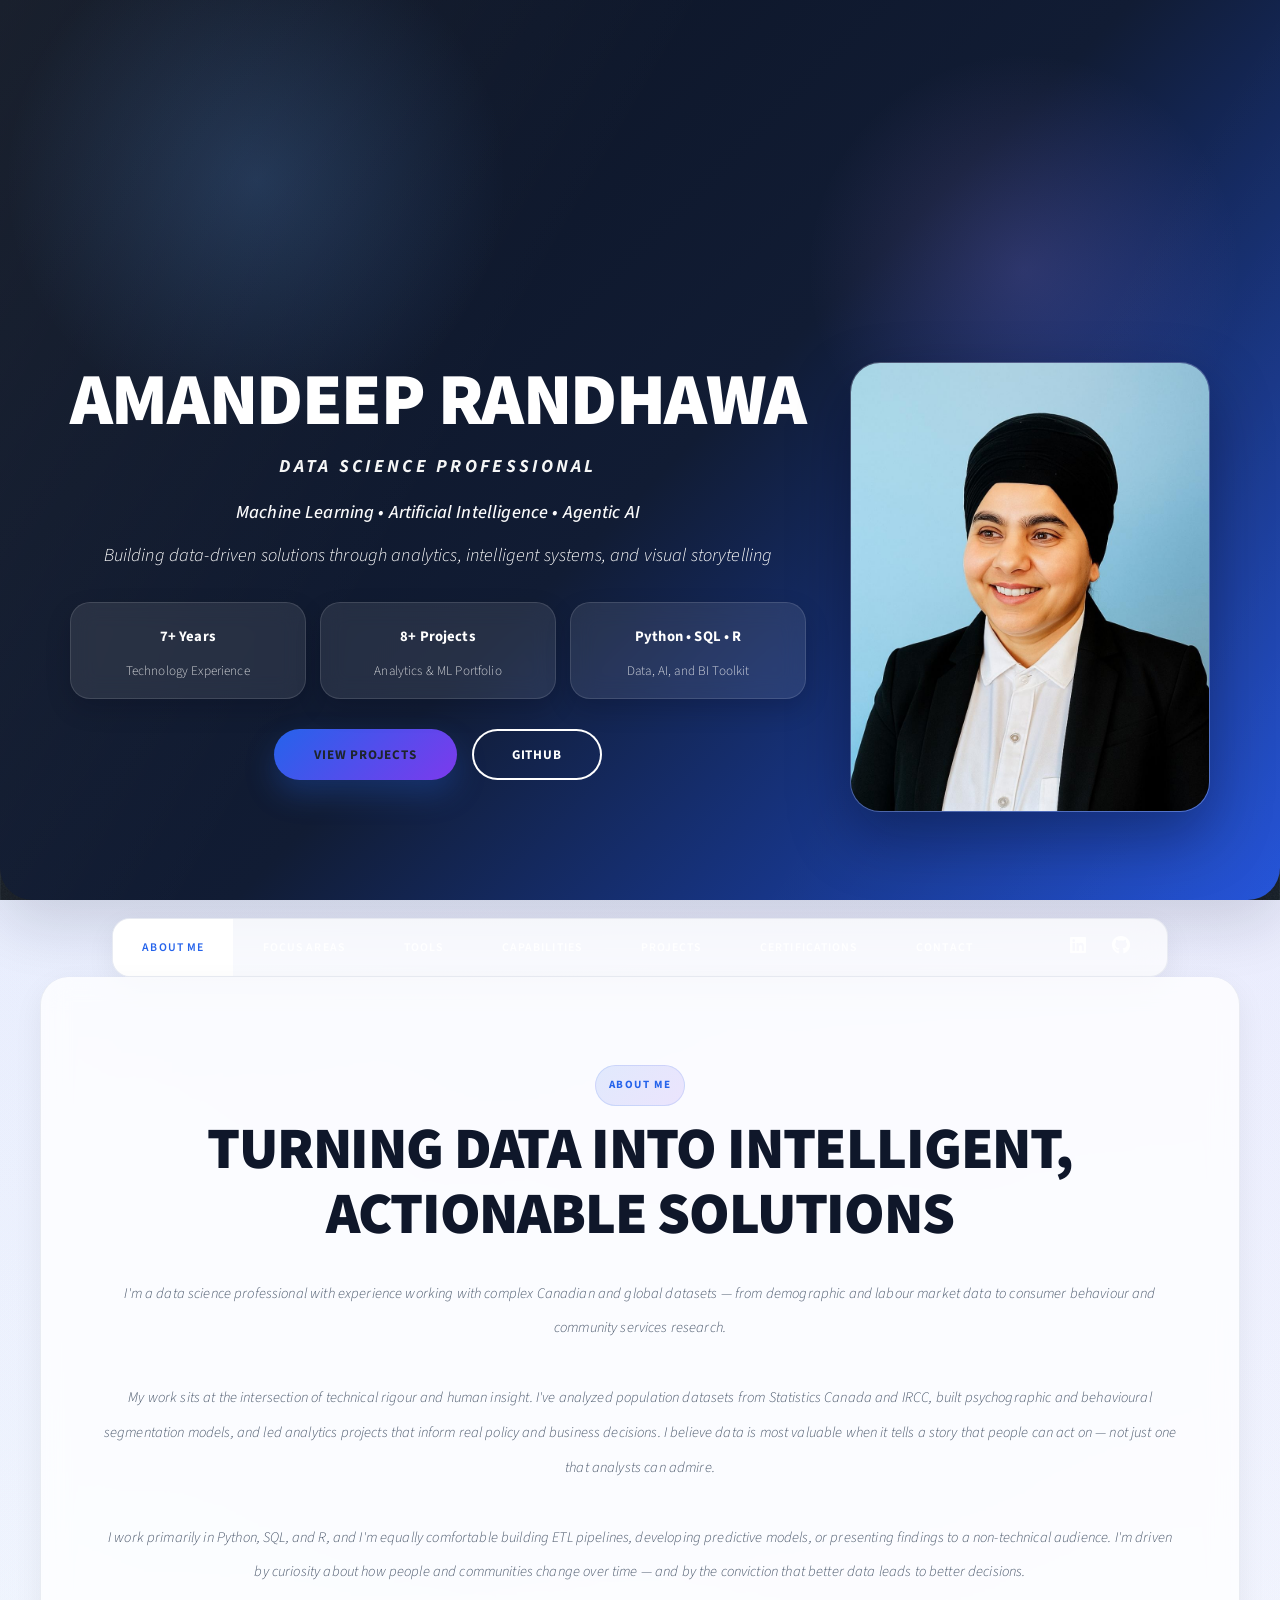
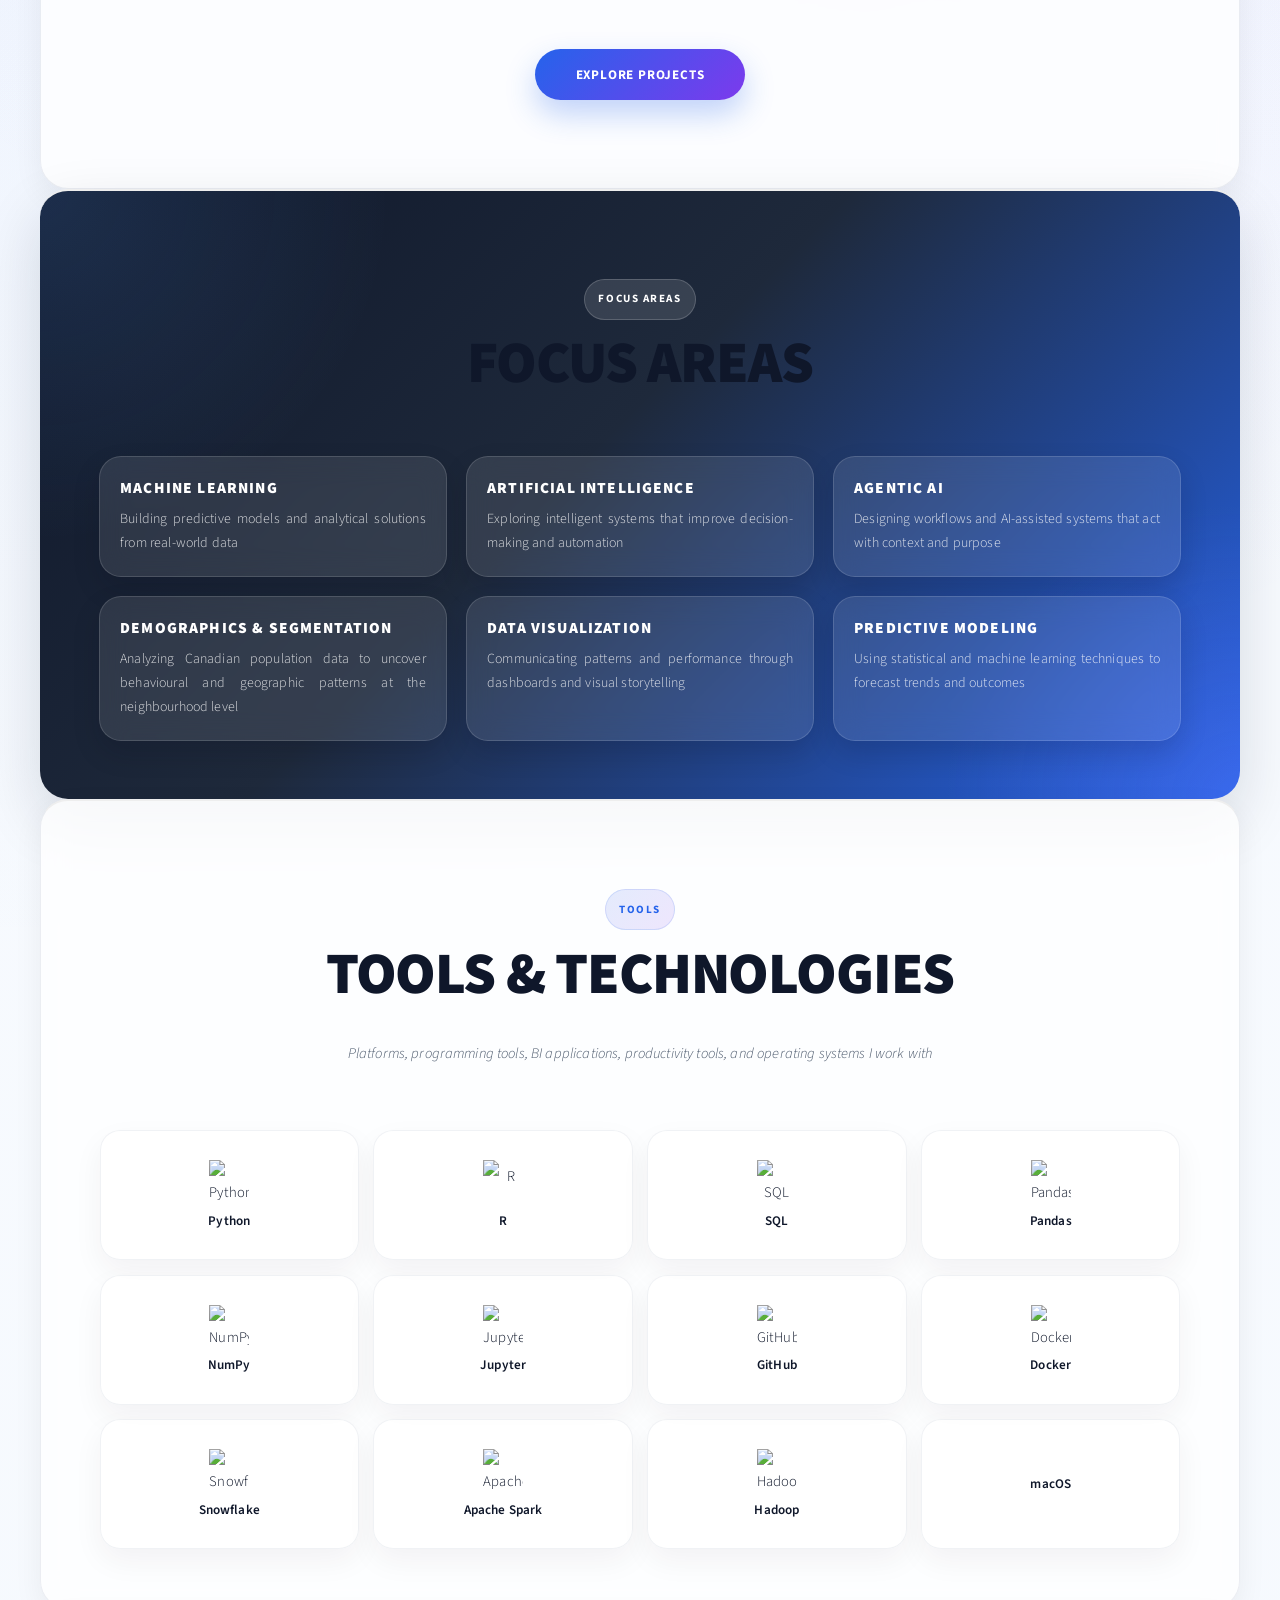
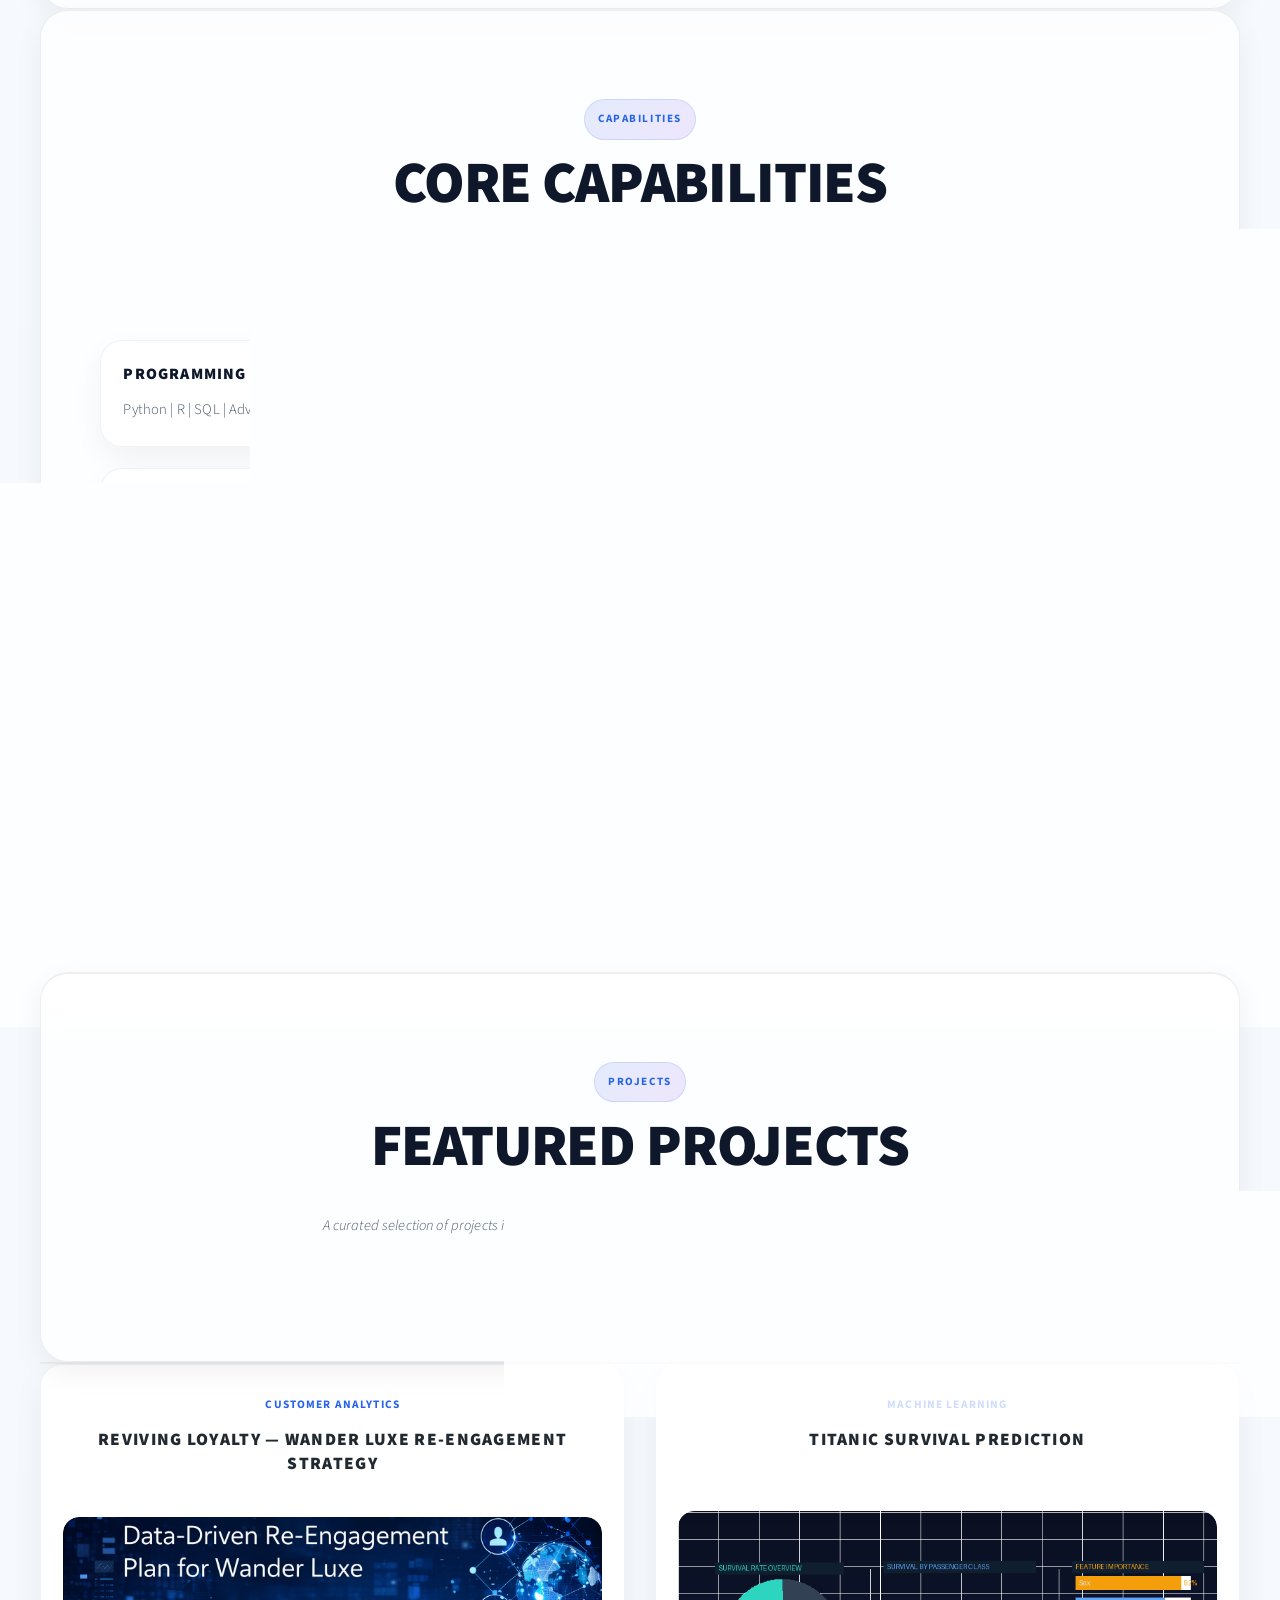
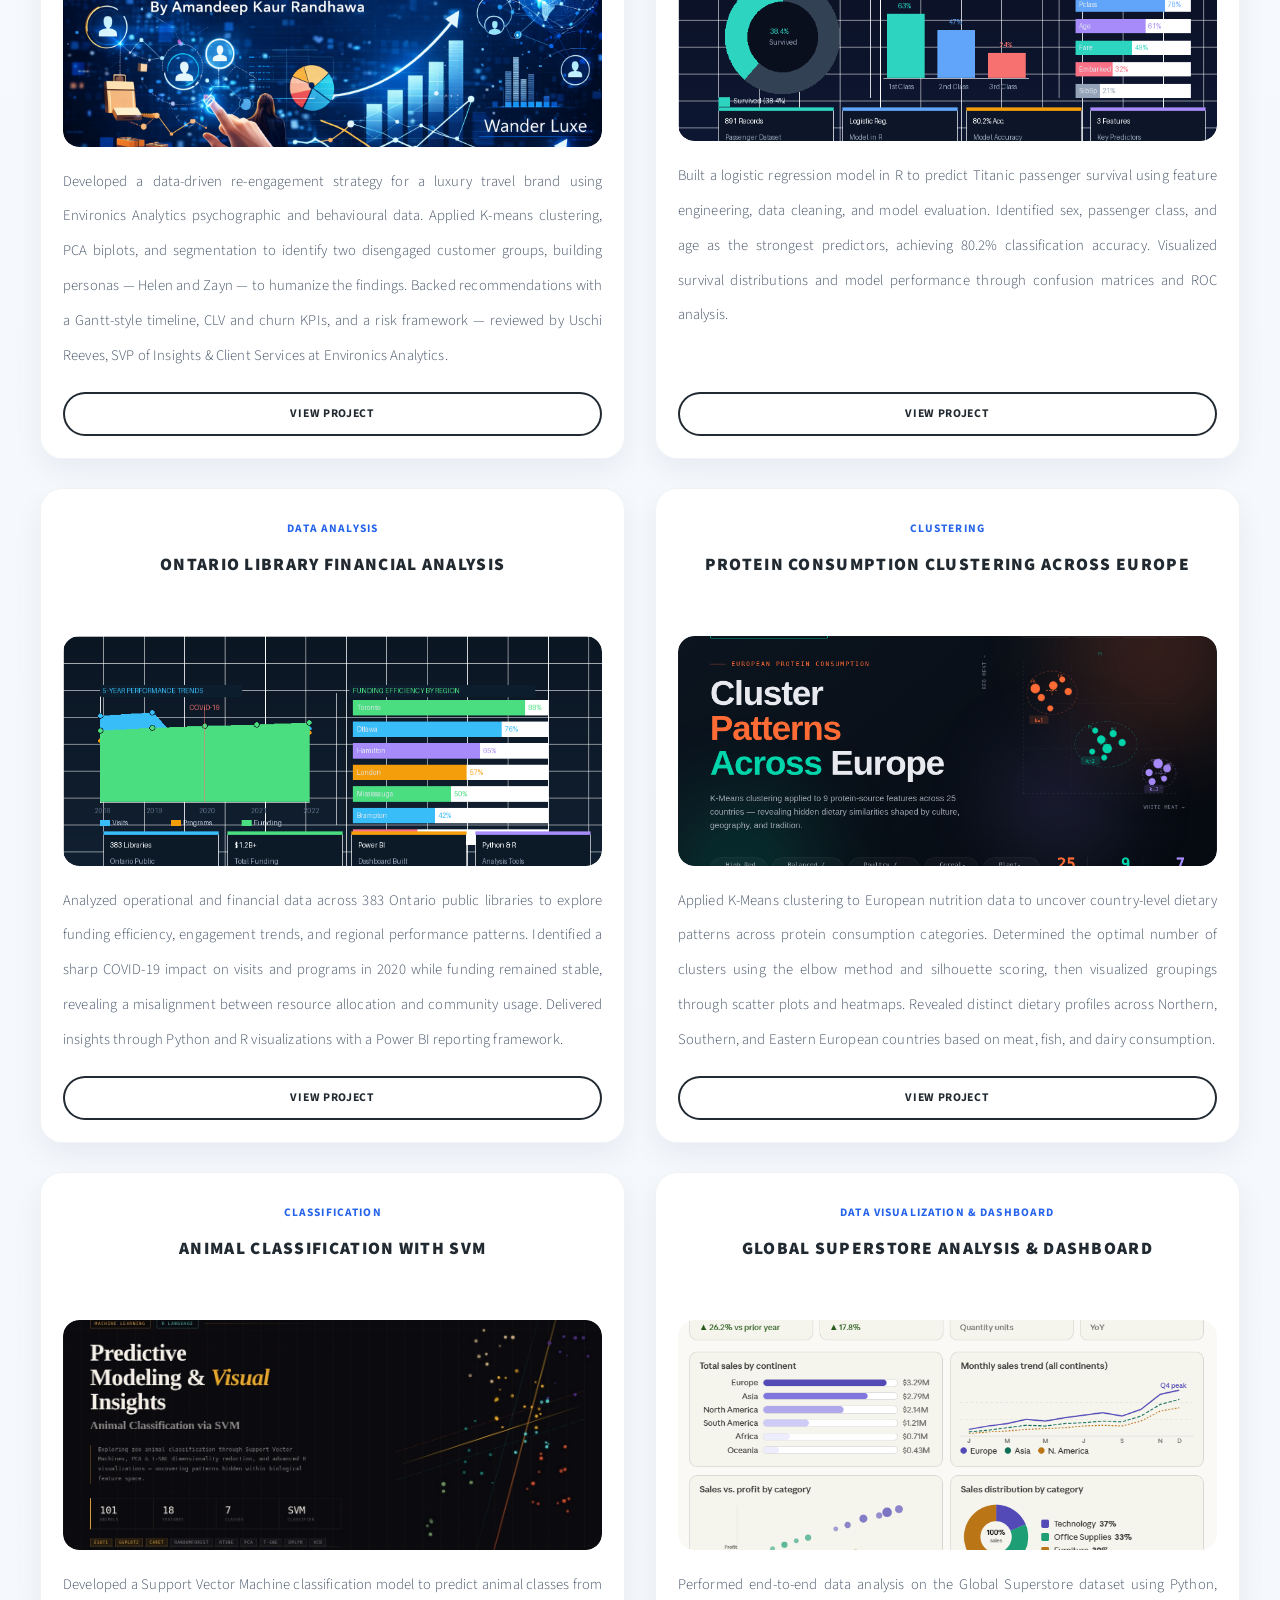
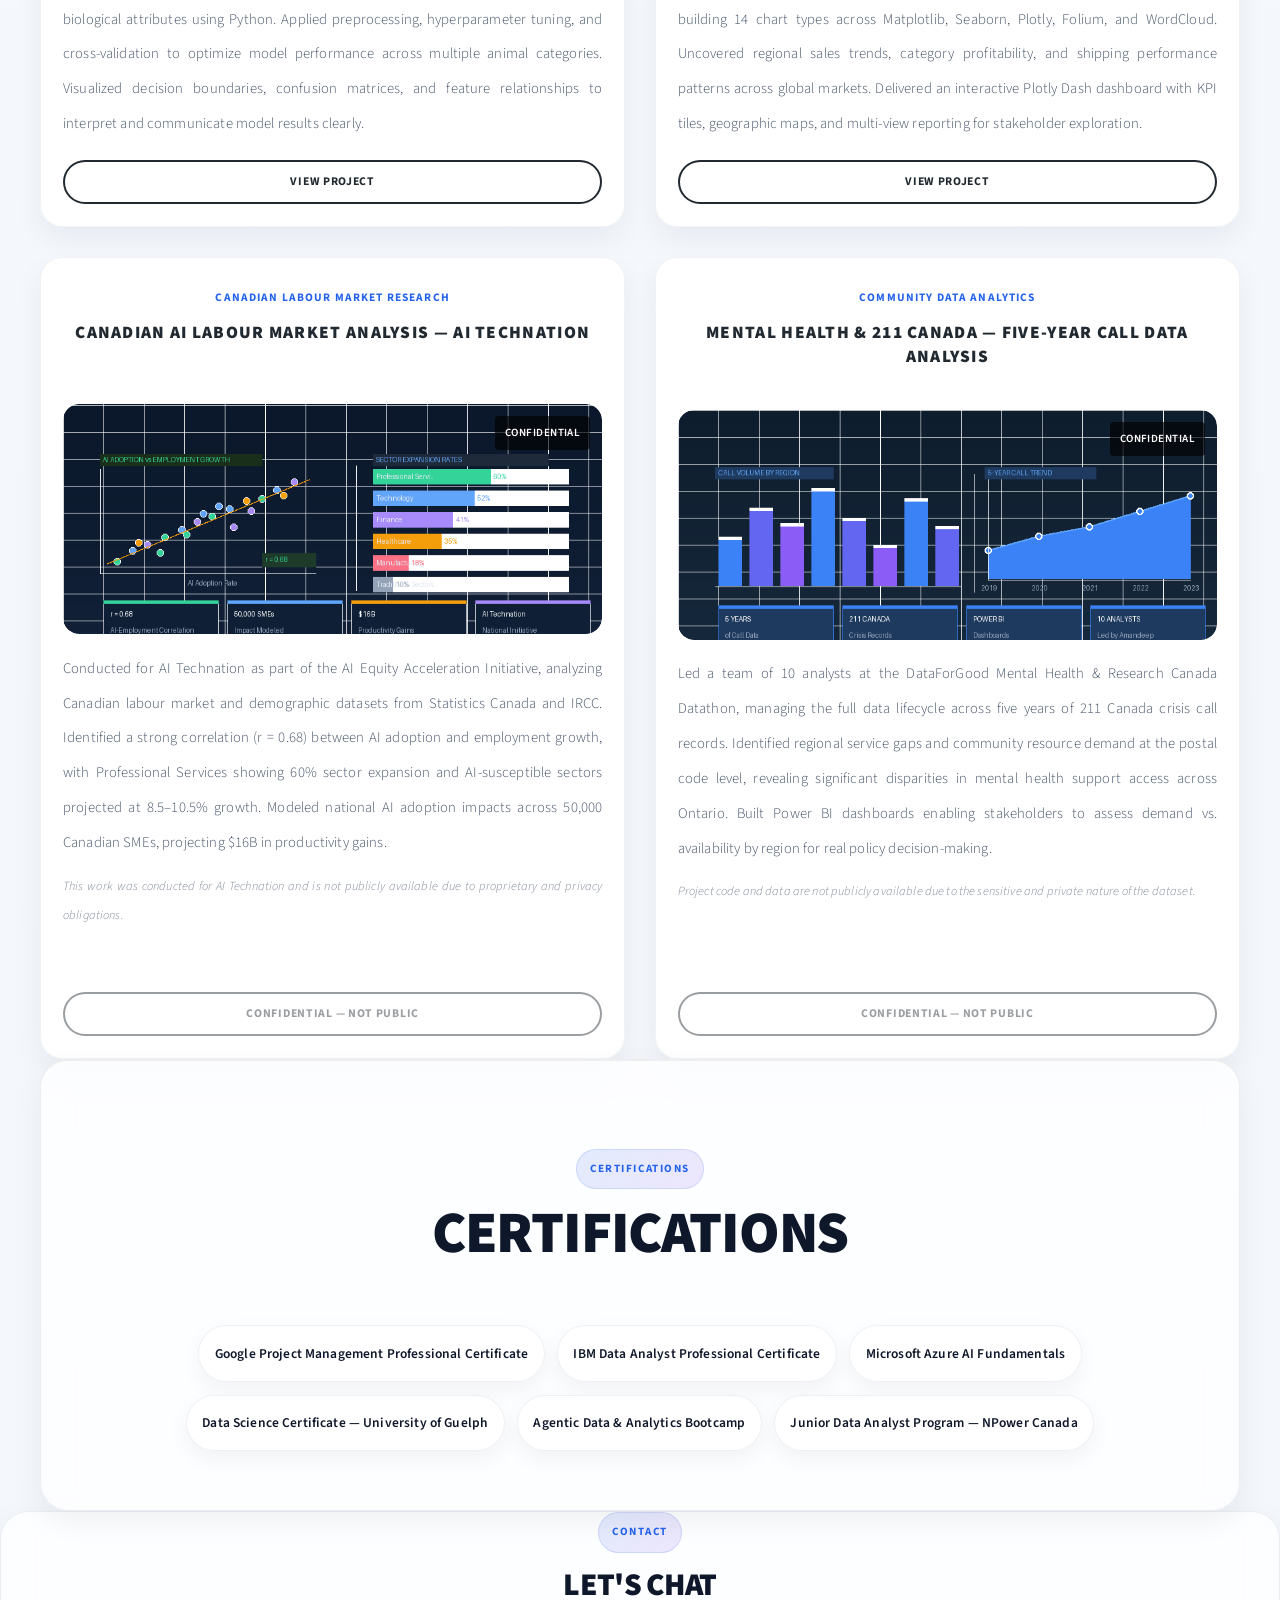
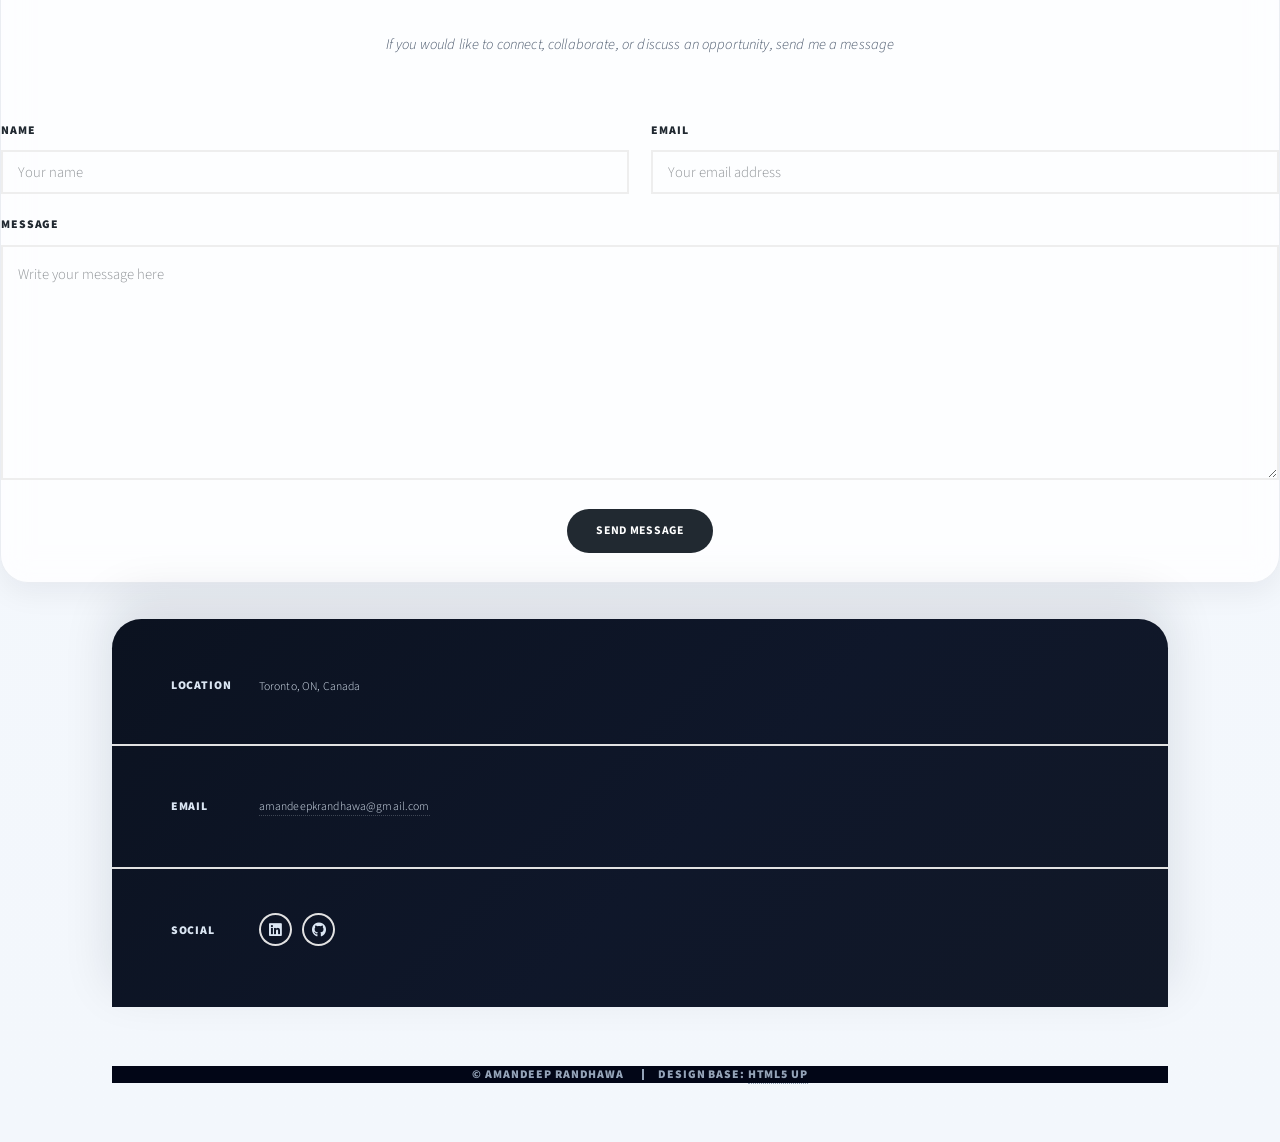
==== commit 2b7b78ce: "Add files via upload" ====
--- a/index.html
+++ b/index.html
@@ -90,7 +90,7 @@
                         <span class="section-label">About Me</span>
                         <h2>Turning Data into Intelligent, Actionable Solutions</h2>
                         <p>
-                            I'm a data analyst and data science professional with 7+ years of experience working with complex Canadian and global datasets — from demographic and labour market data to consumer behaviour and community services research.
+                            I'm a data science professional with experience working with complex Canadian and global datasets — from demographic and labour market data to consumer behaviour and community services research.
                             <br /><br />
                             My work sits at the intersection of technical rigour and human insight. I've analyzed population datasets from Statistics Canada and IRCC, built psychographic and behavioural segmentation models, and led analytics projects that inform real policy and business decisions. I believe data is most valuable when it tells a story that people can act on — not just one that analysts can admire.
                             <br /><br />
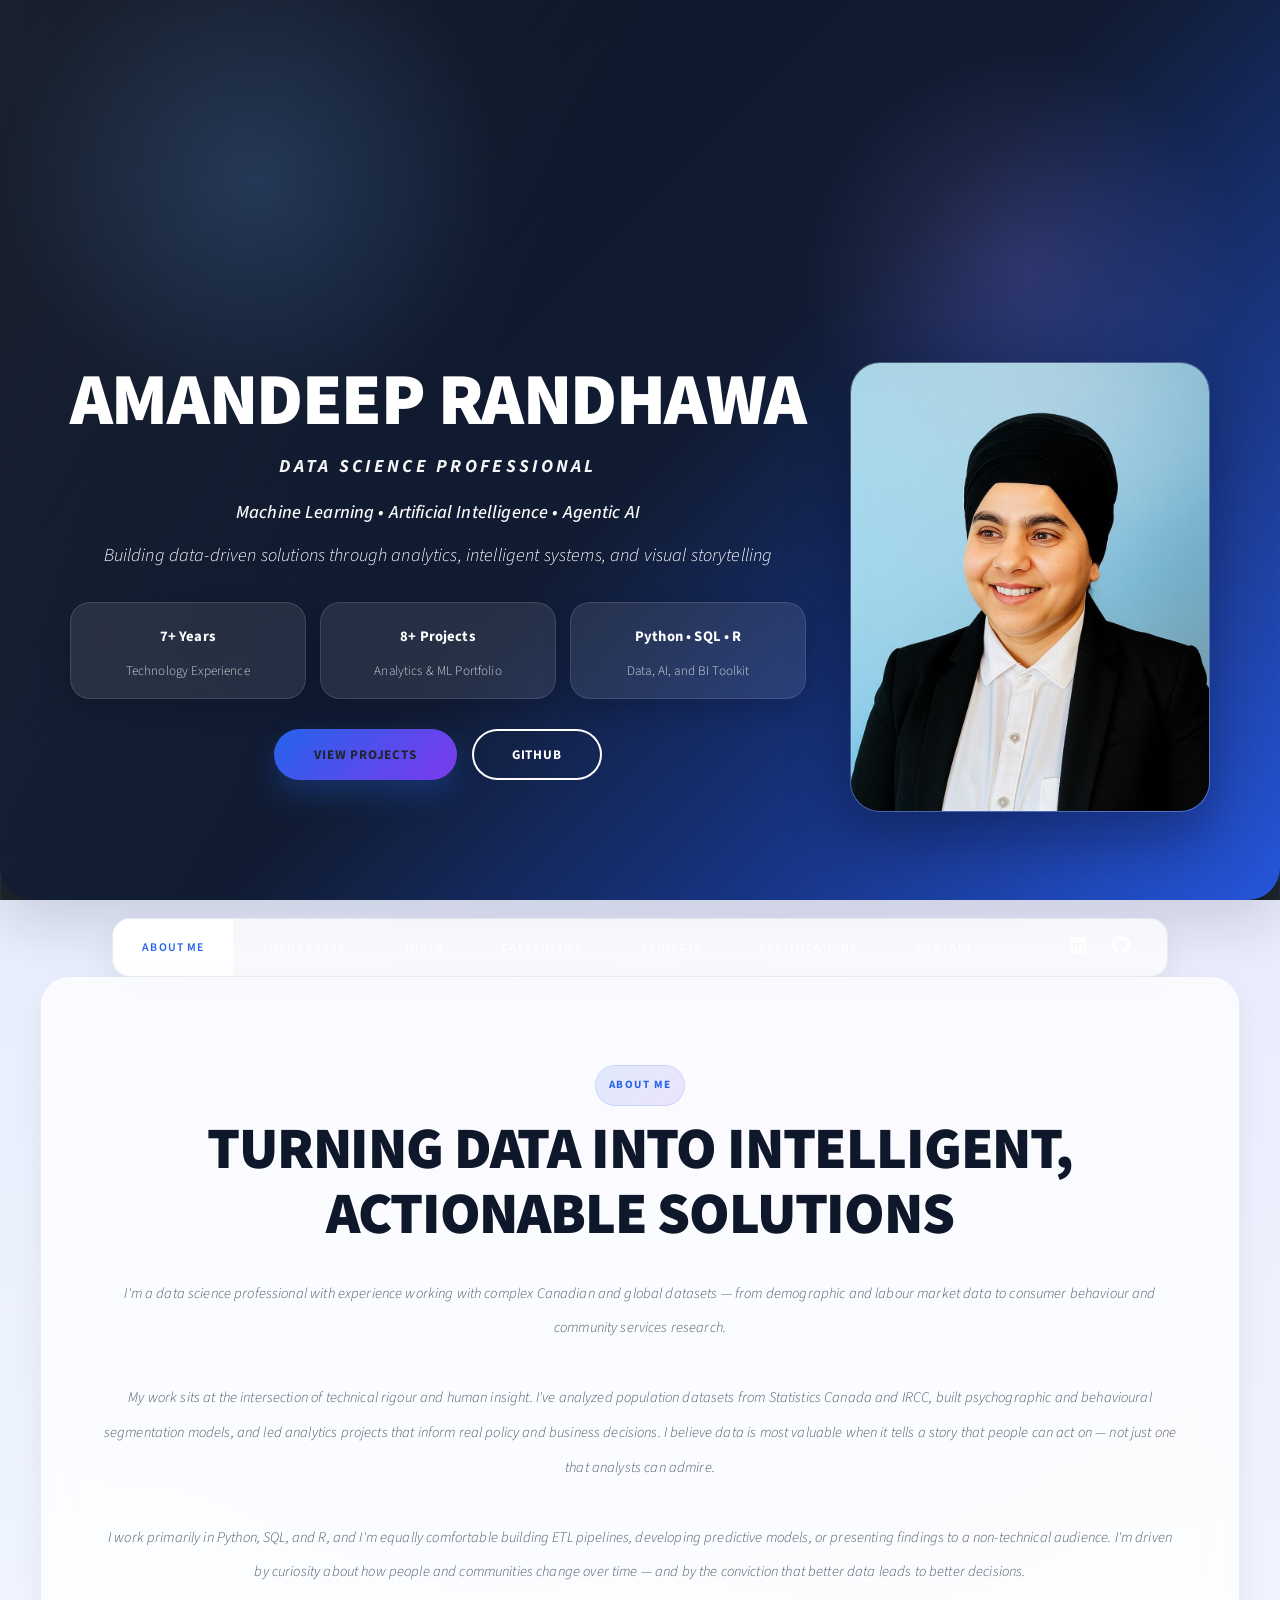
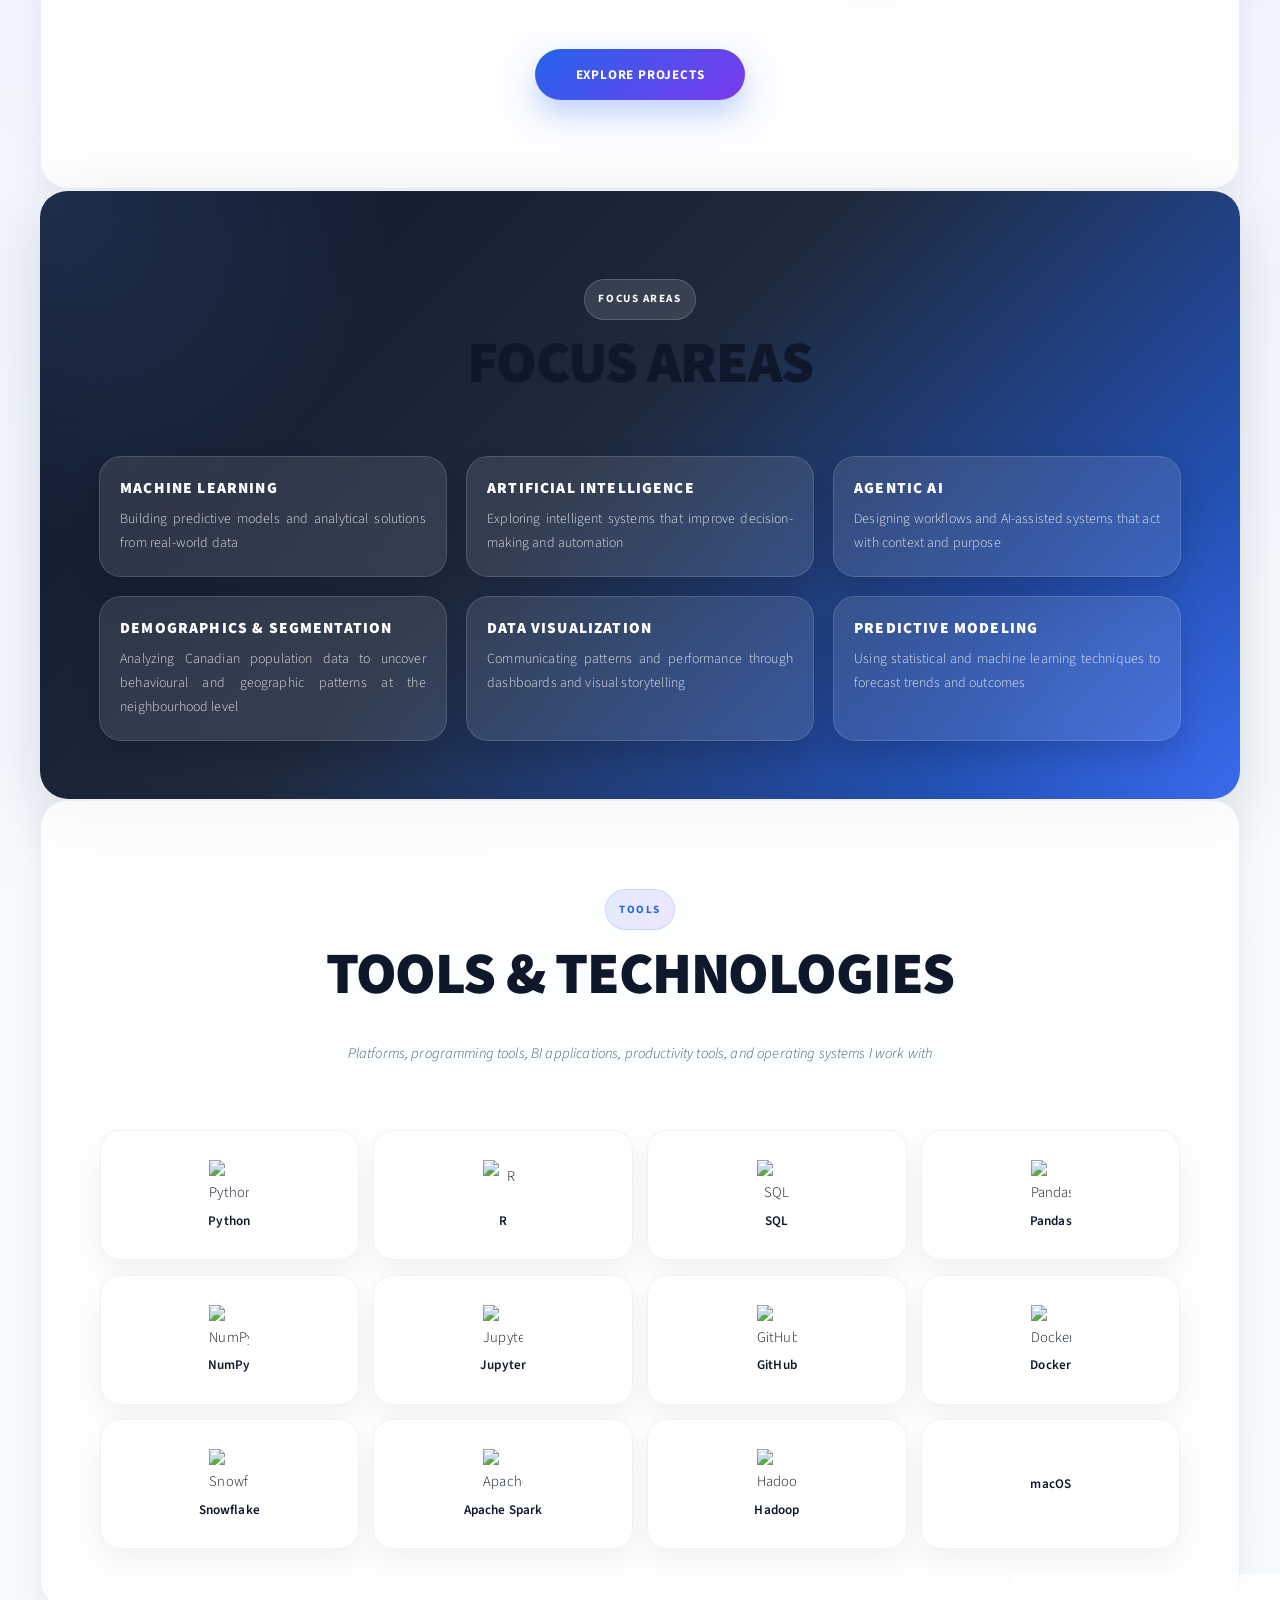
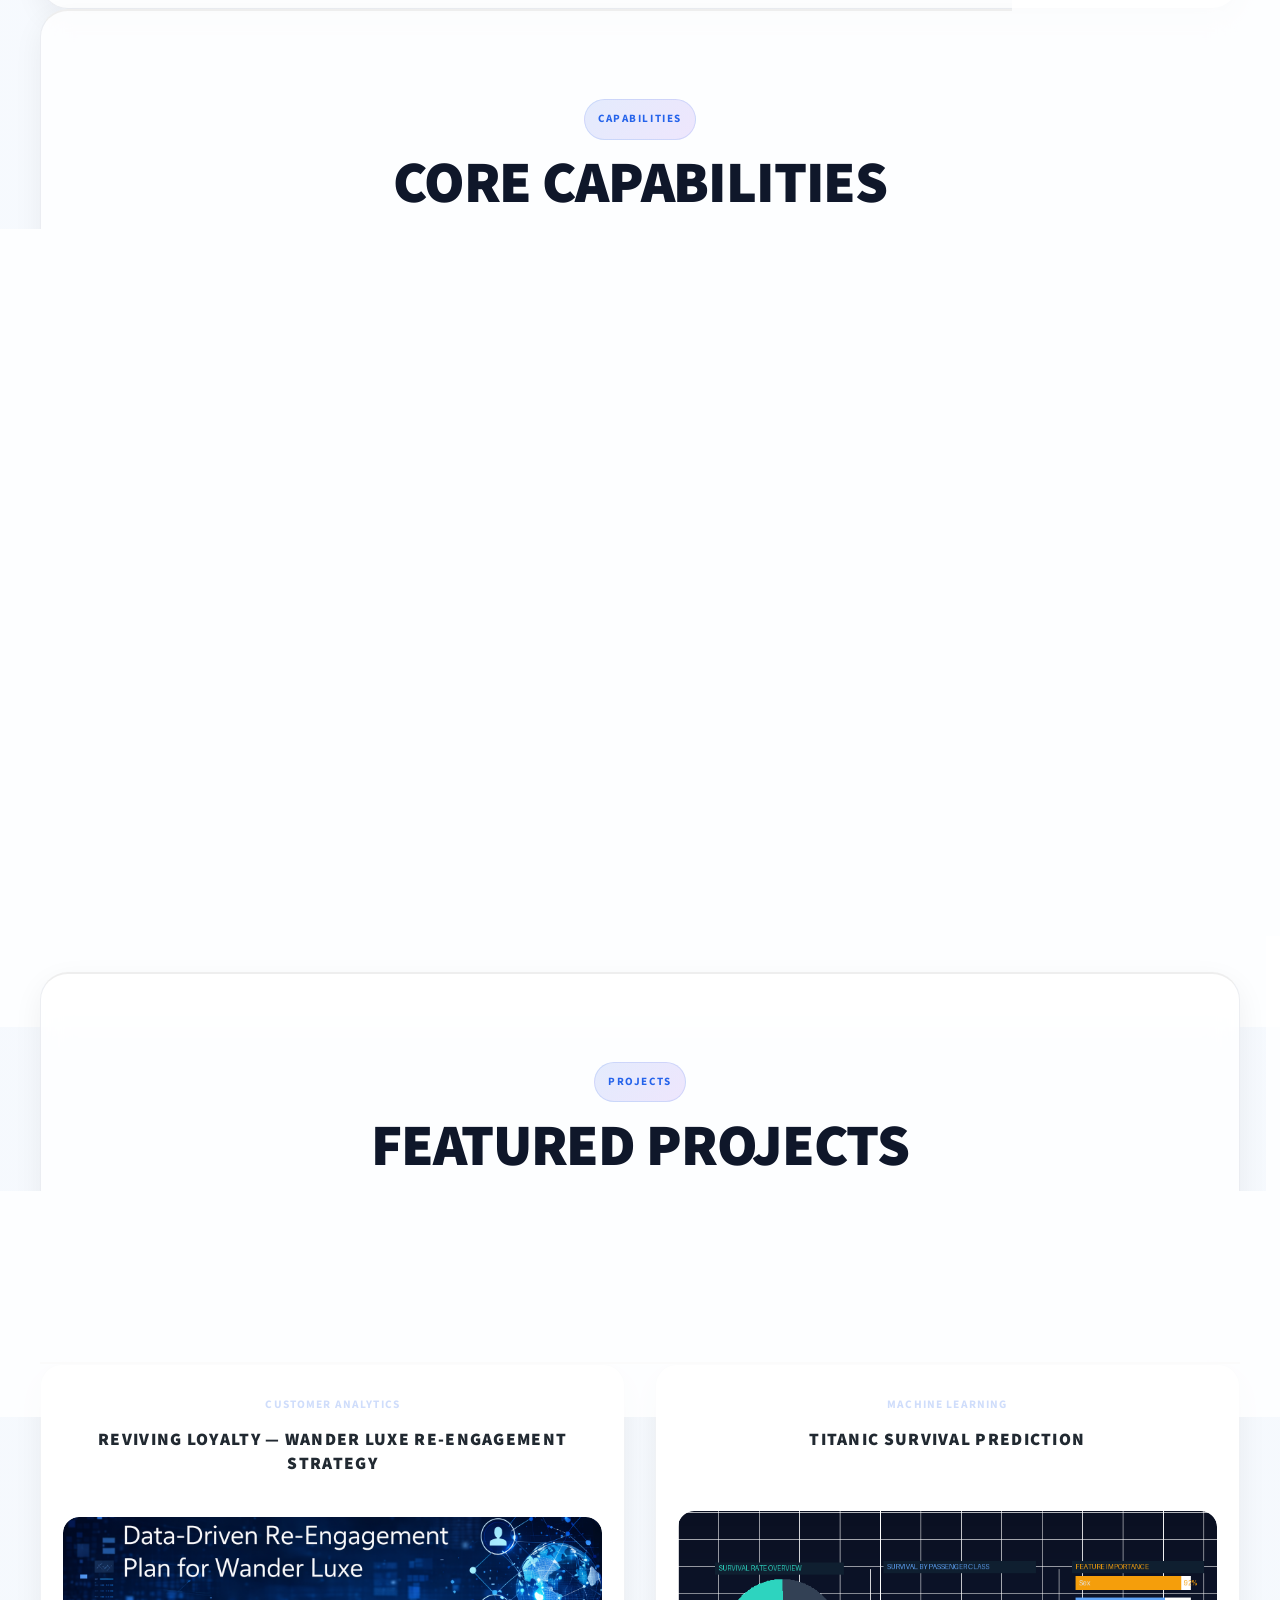
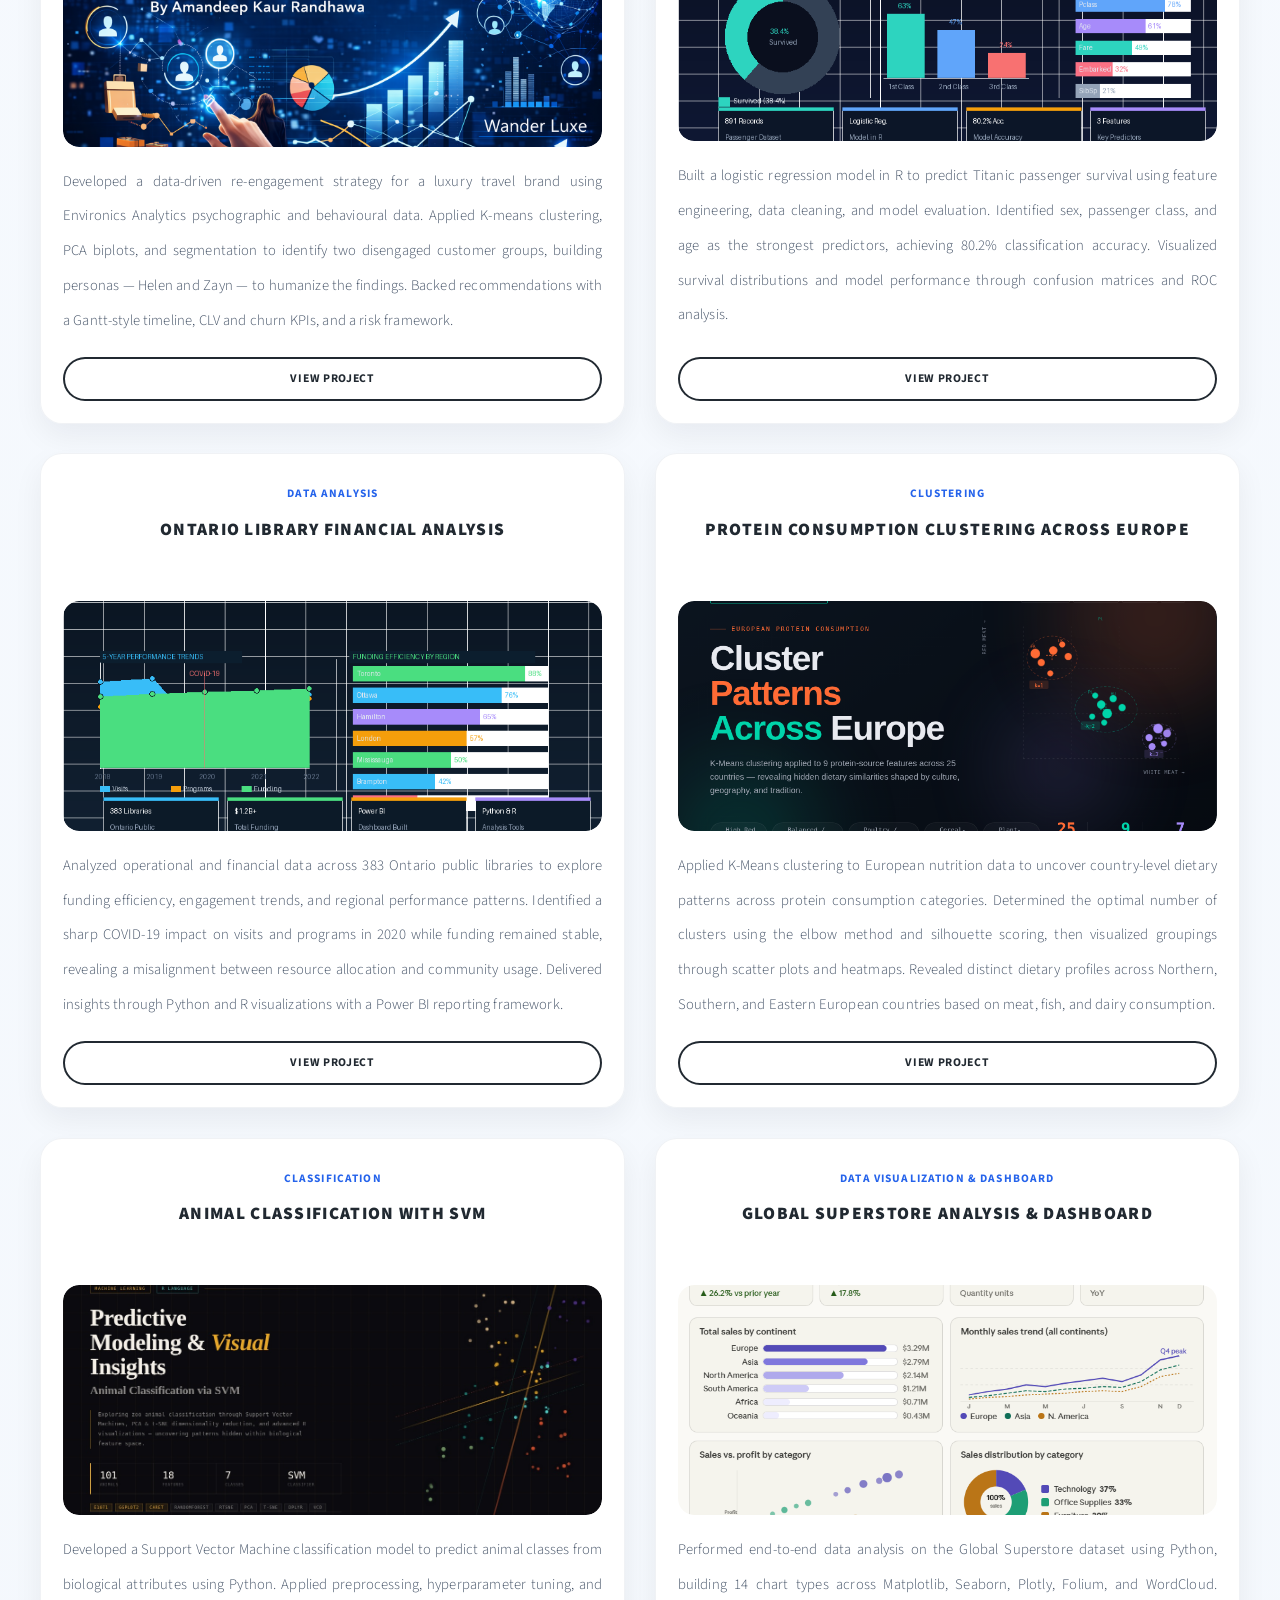
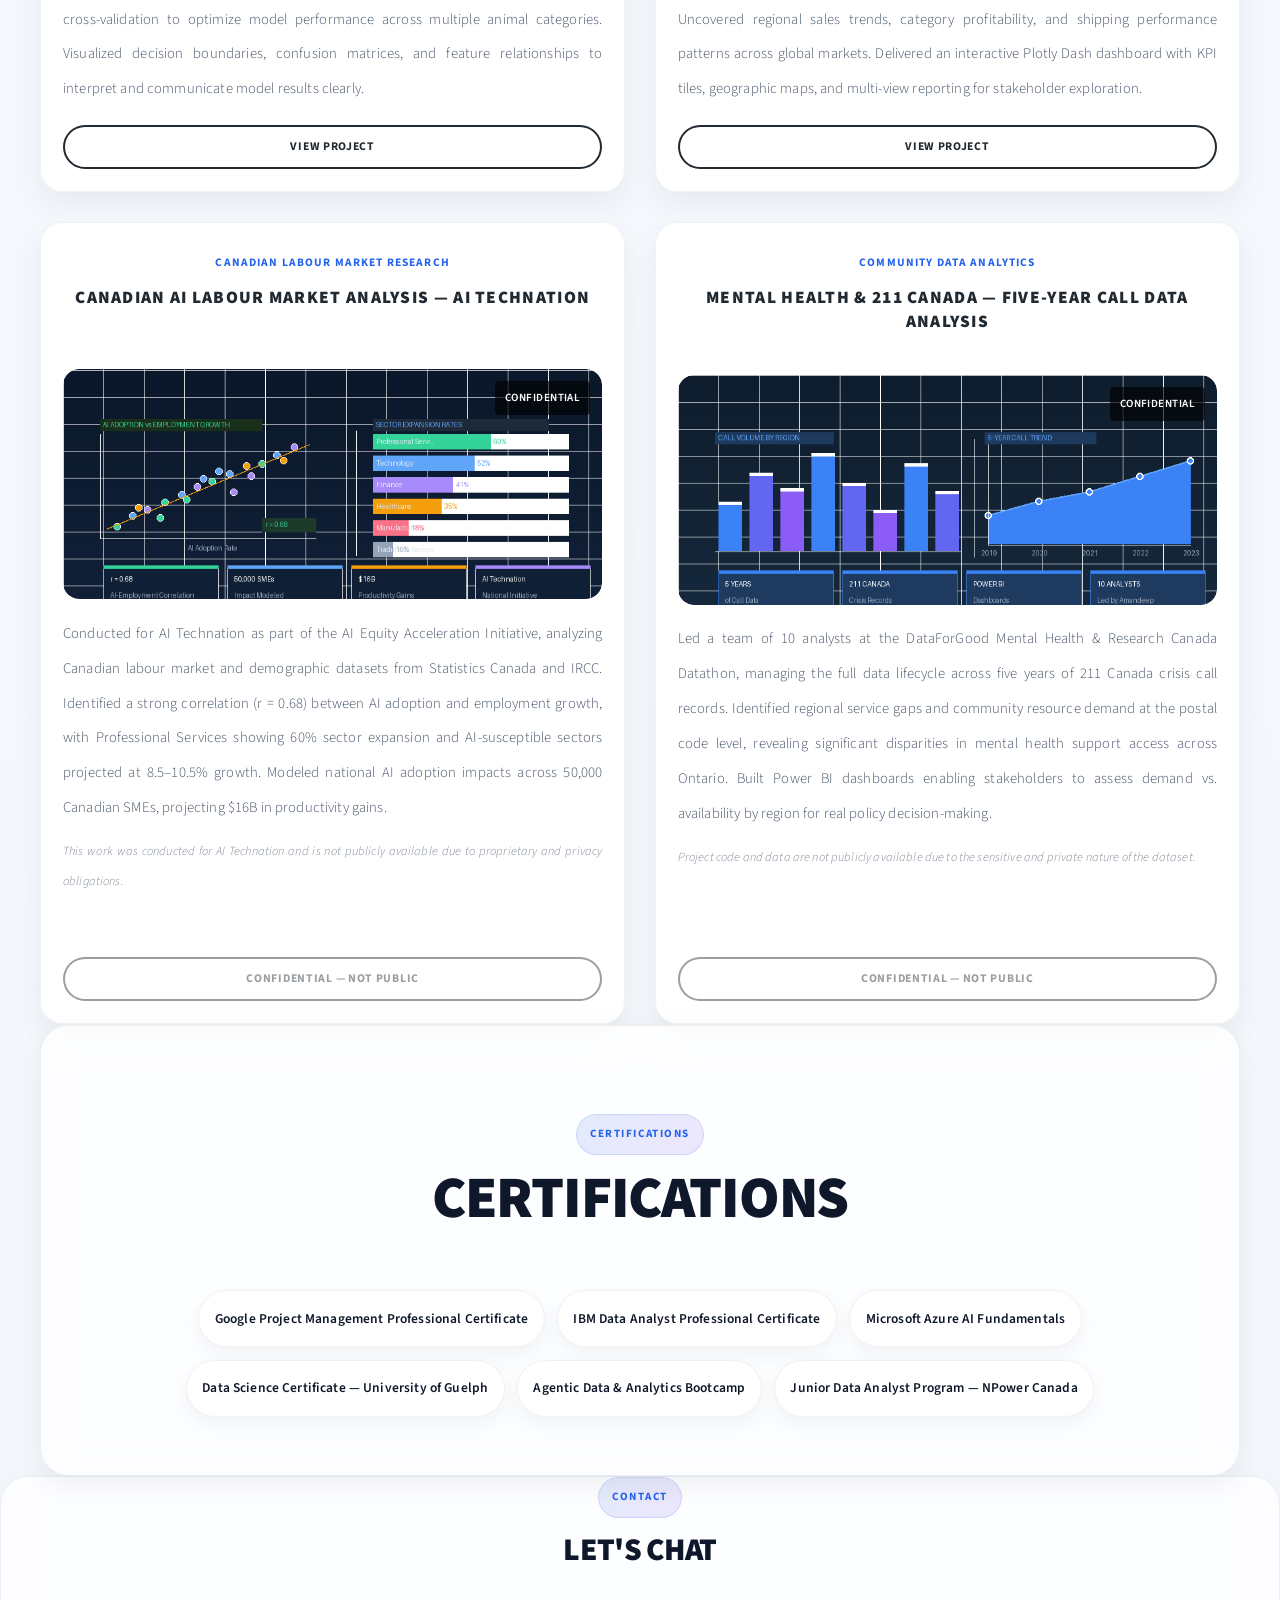
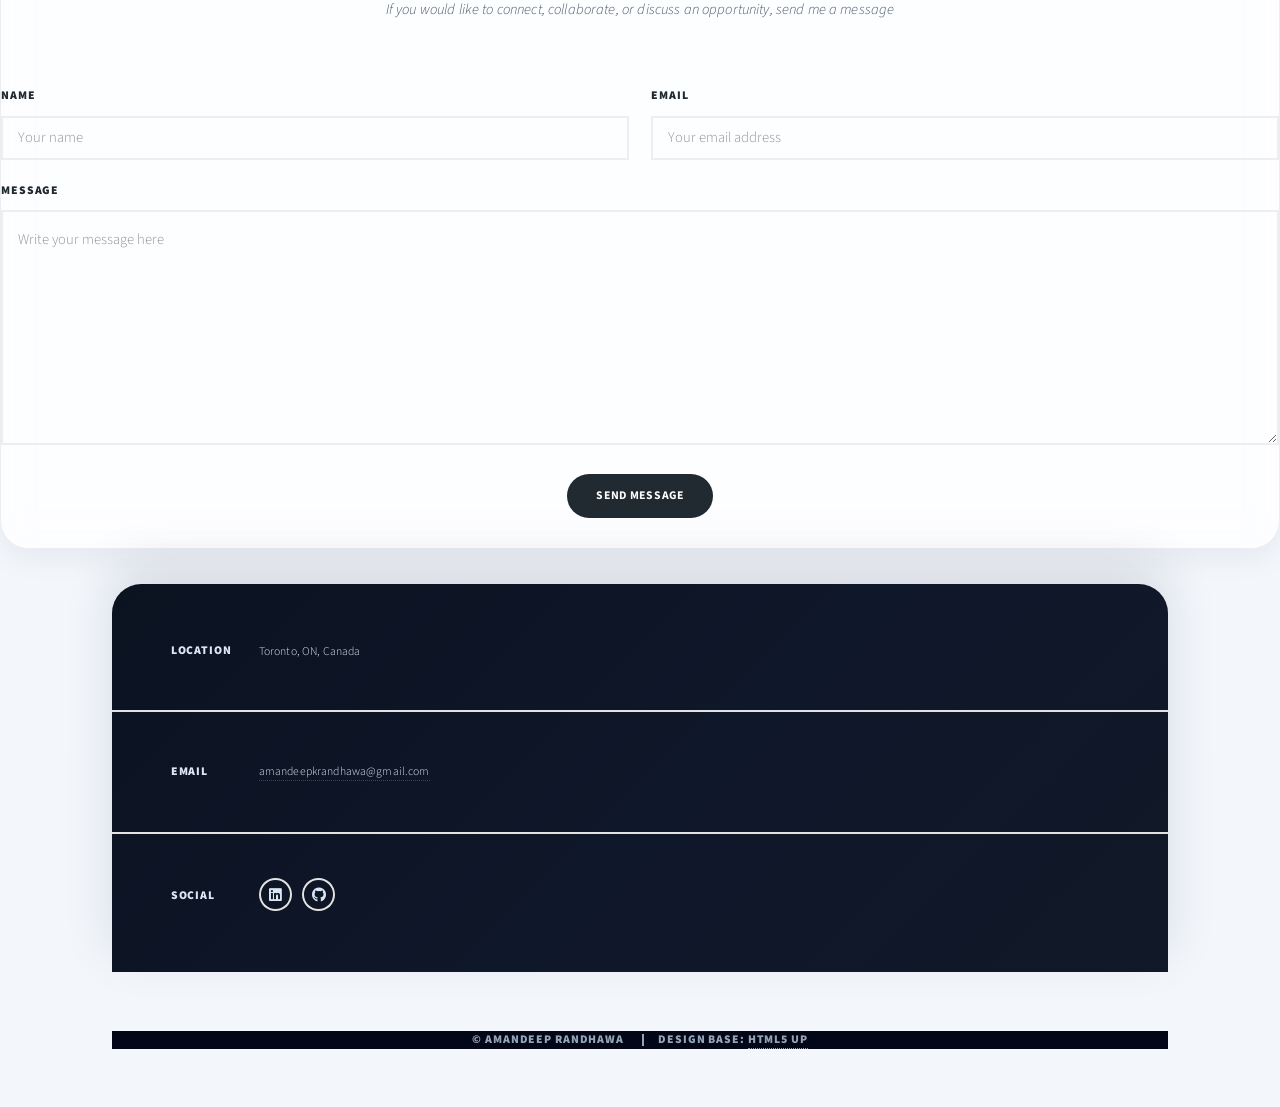
==== commit 0130622e: "Add files via upload next commit" ====
--- a/index.html
+++ b/index.html
@@ -277,7 +277,7 @@
                             <img src="images/Environics Analytics reviving loyality.png" alt="Environics Analytics Project" />
                         </a>
                         <p>
-                            Developed a data-driven re-engagement strategy for a luxury travel brand using Environics Analytics psychographic and behavioural data. Applied K-means clustering, PCA biplots, and segmentation to identify two disengaged customer groups, building personas — Helen and Zayn — to humanize the findings. Backed recommendations with a Gantt-style timeline, CLV and churn KPIs, and a risk framework — reviewed by Uschi Reeves, SVP of Insights & Client Services at Environics Analytics.
+                            Developed a data-driven re-engagement strategy for a luxury travel brand using Environics Analytics psychographic and behavioural data. Applied K-means clustering, PCA biplots, and segmentation to identify two disengaged customer groups, building personas — Helen and Zayn — to humanize the findings. Backed recommendations with a Gantt-style timeline, CLV and churn KPIs, and a risk framework.
                         </p>
                         <ul class="actions special">
                             <li><a href="https://github.com/AmandeepRandhawa/EnvironicsAnalytics-Reviving-Loyalty-A-Data-Driven-Re-Engagement-Plan-for-Wander-Luxe" target="_blank" class="button">View Project</a></li>
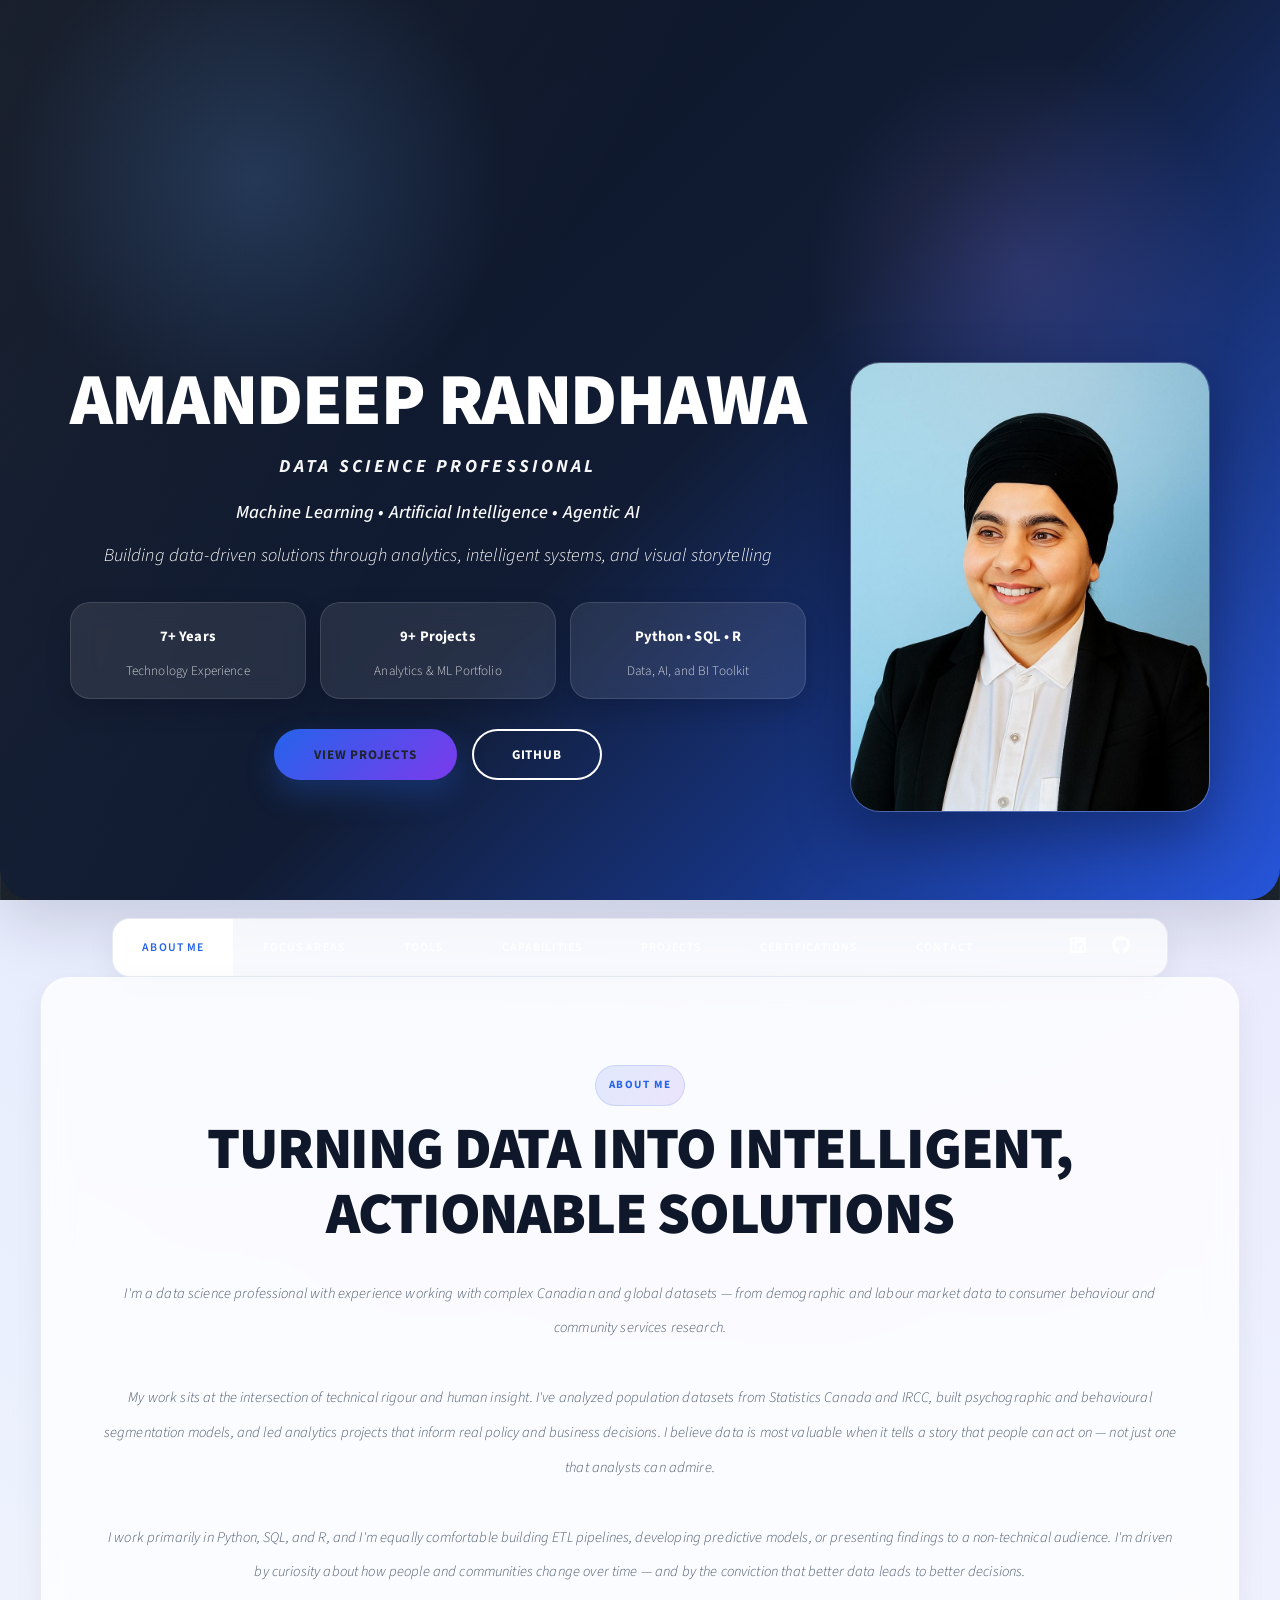
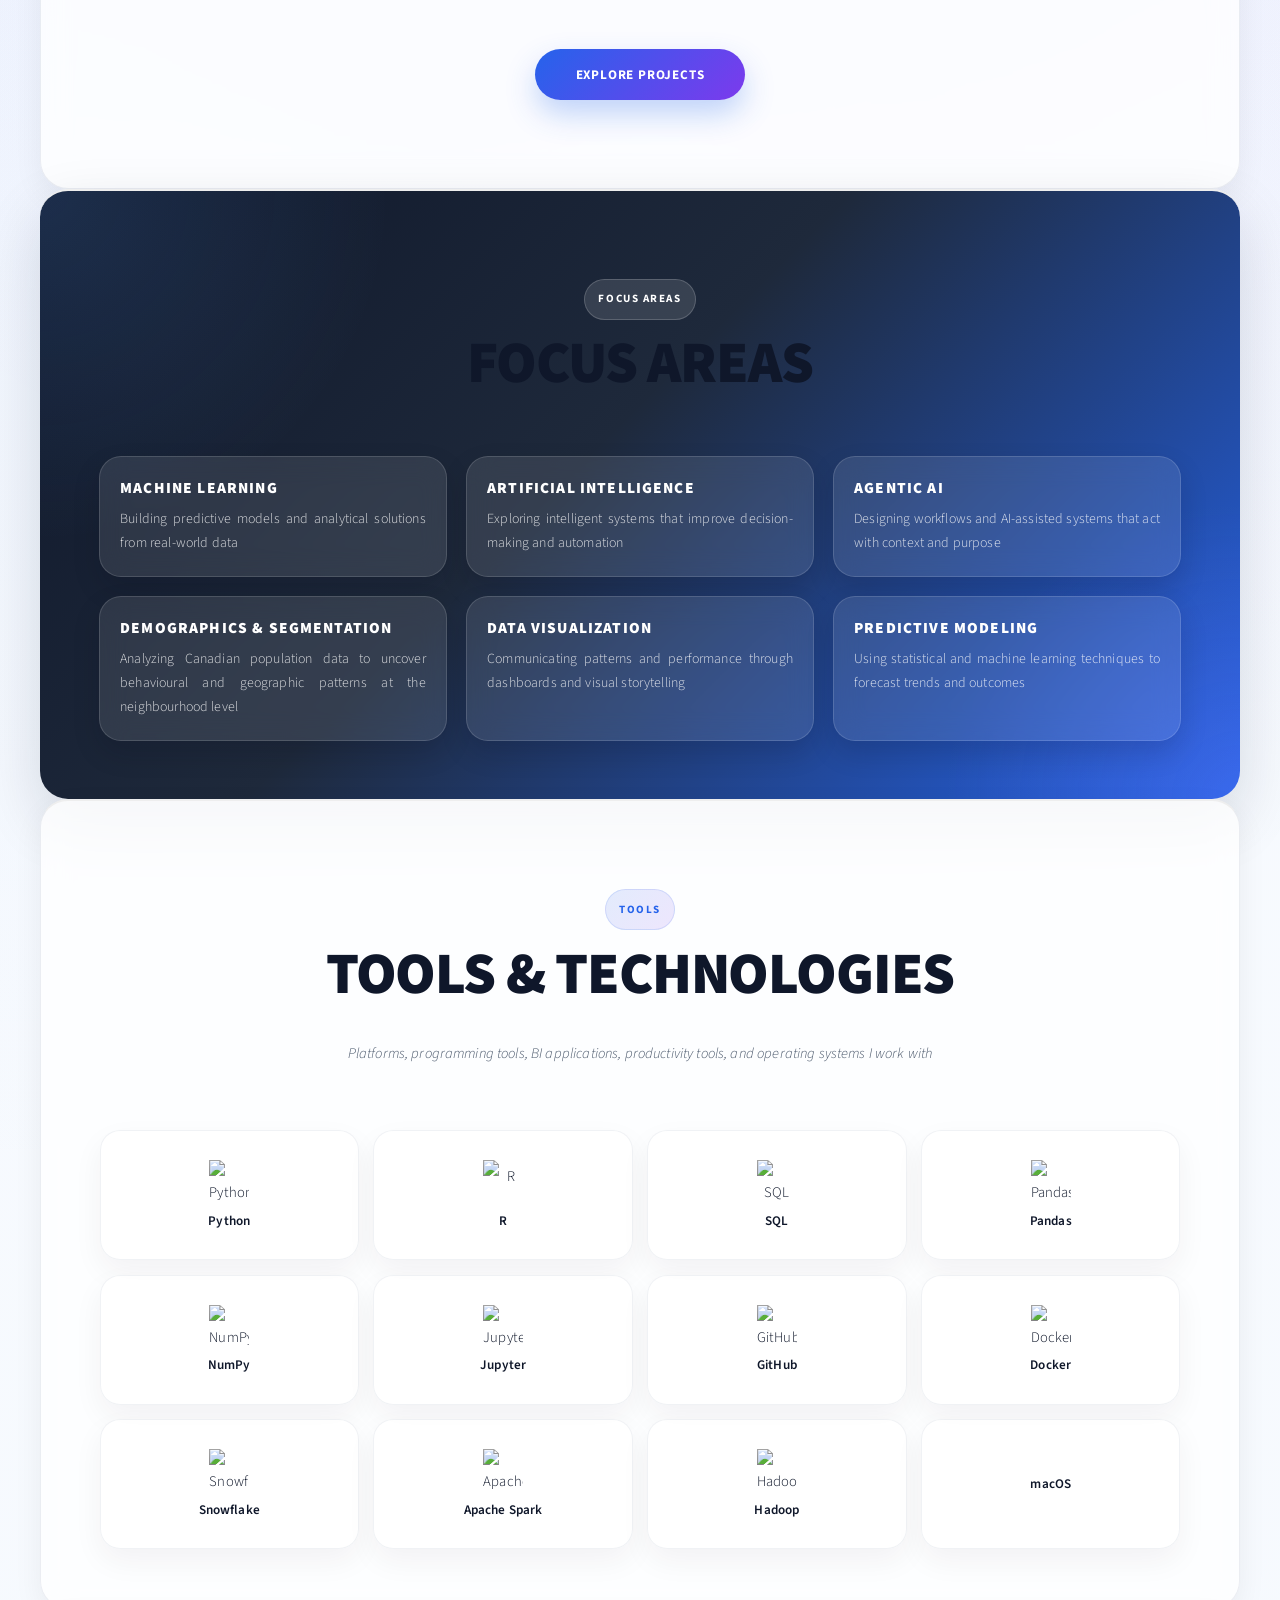
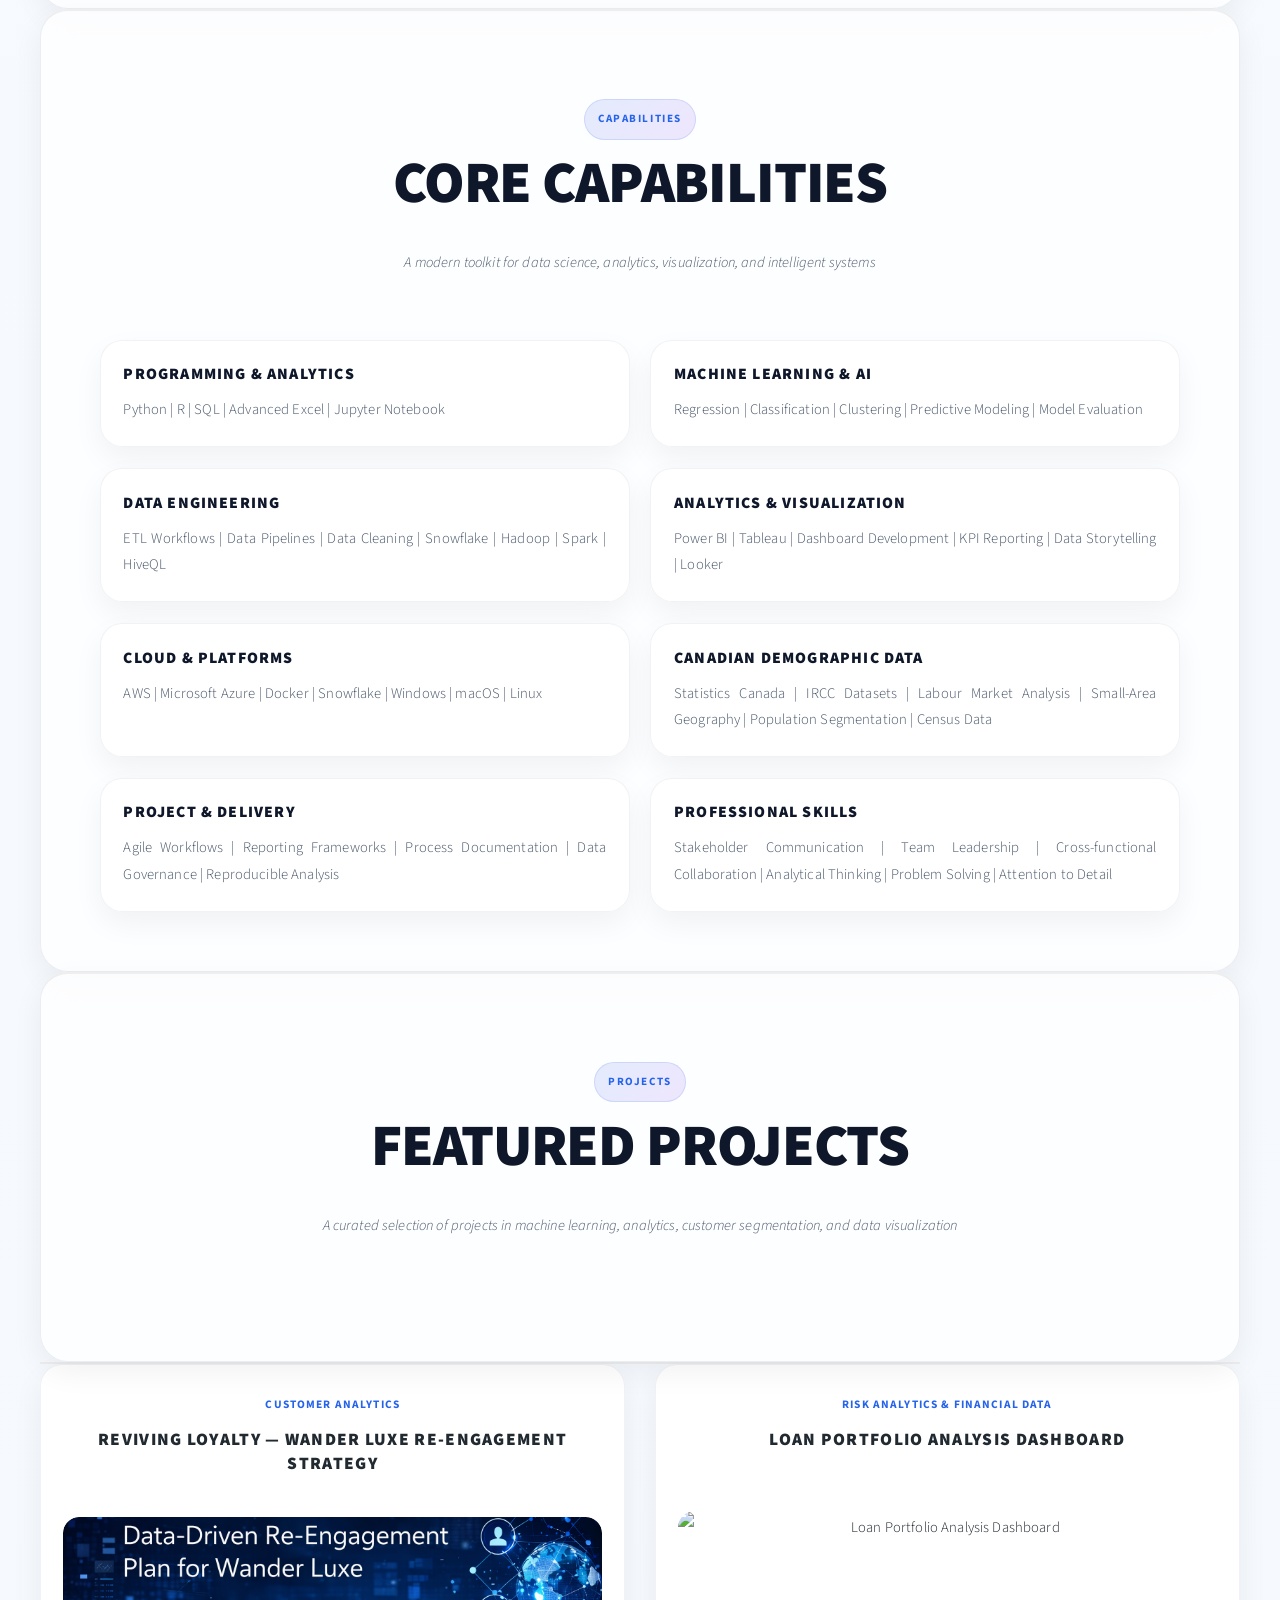
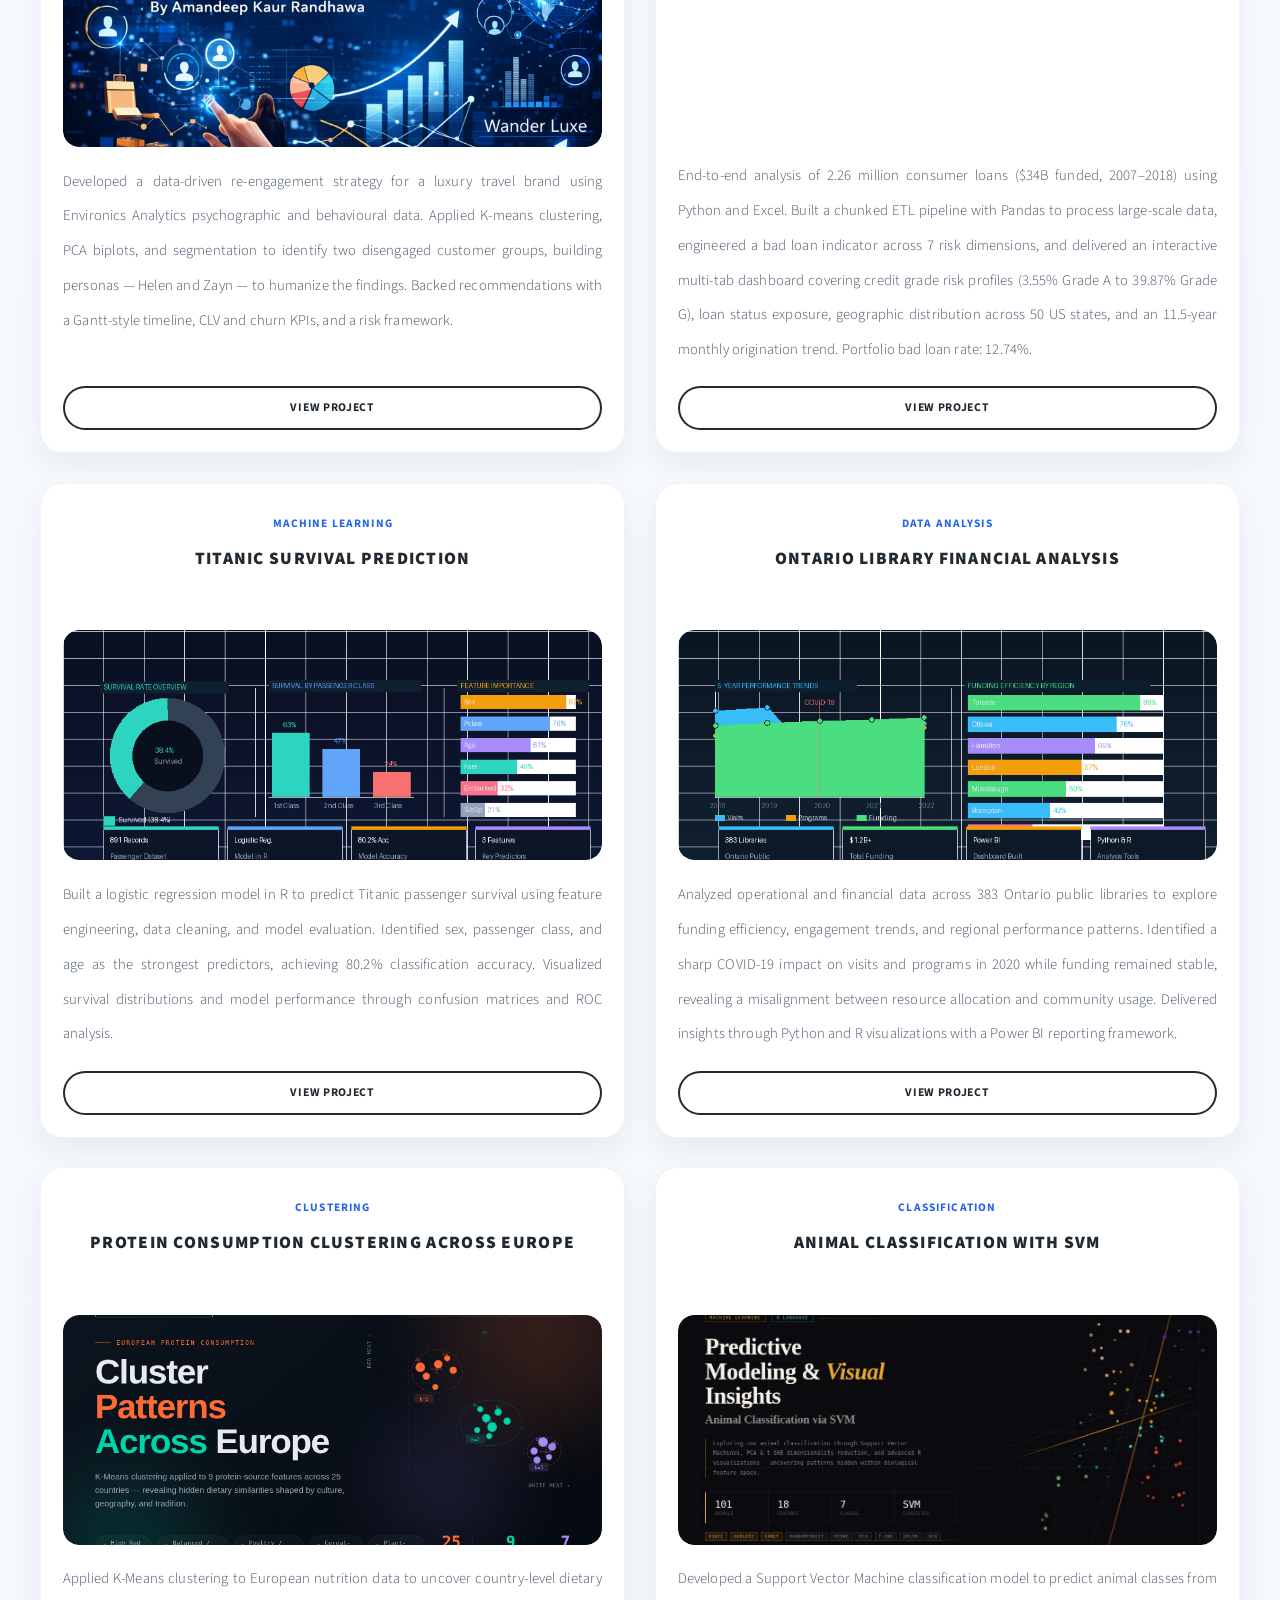
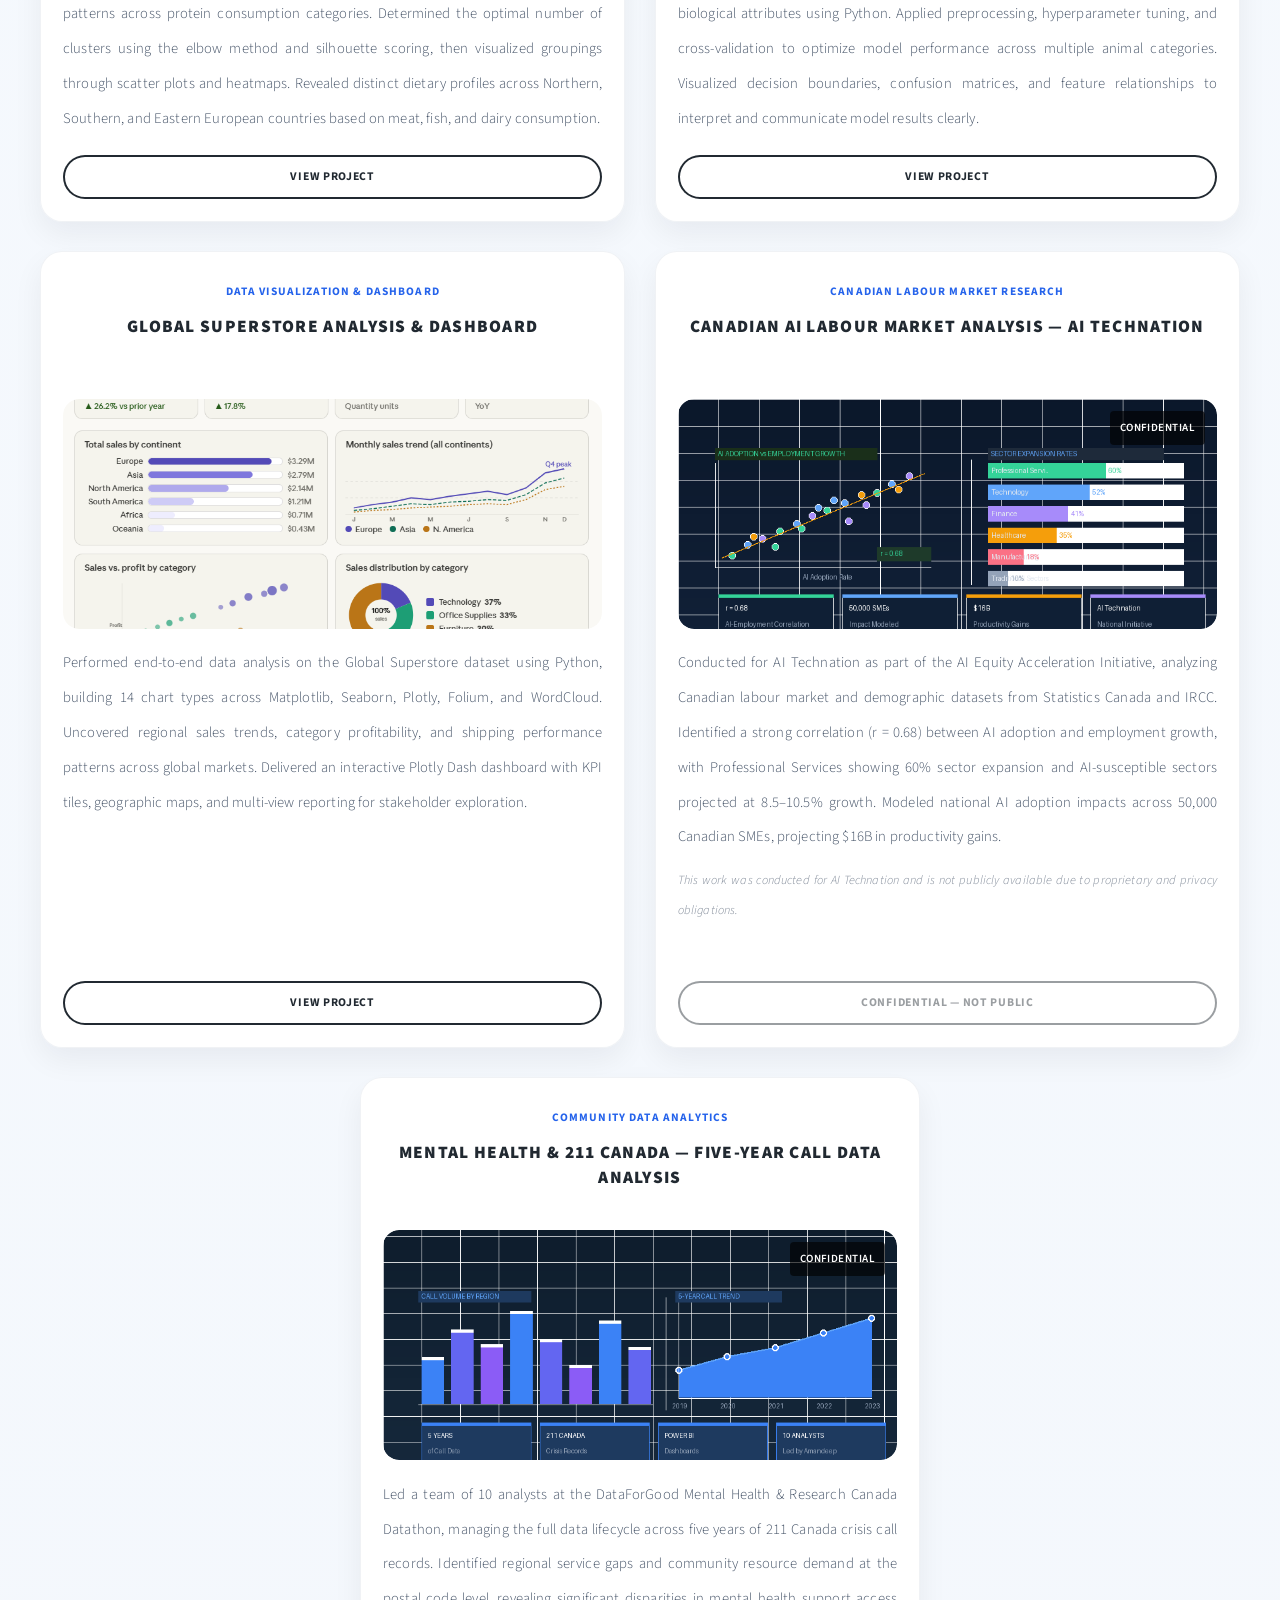
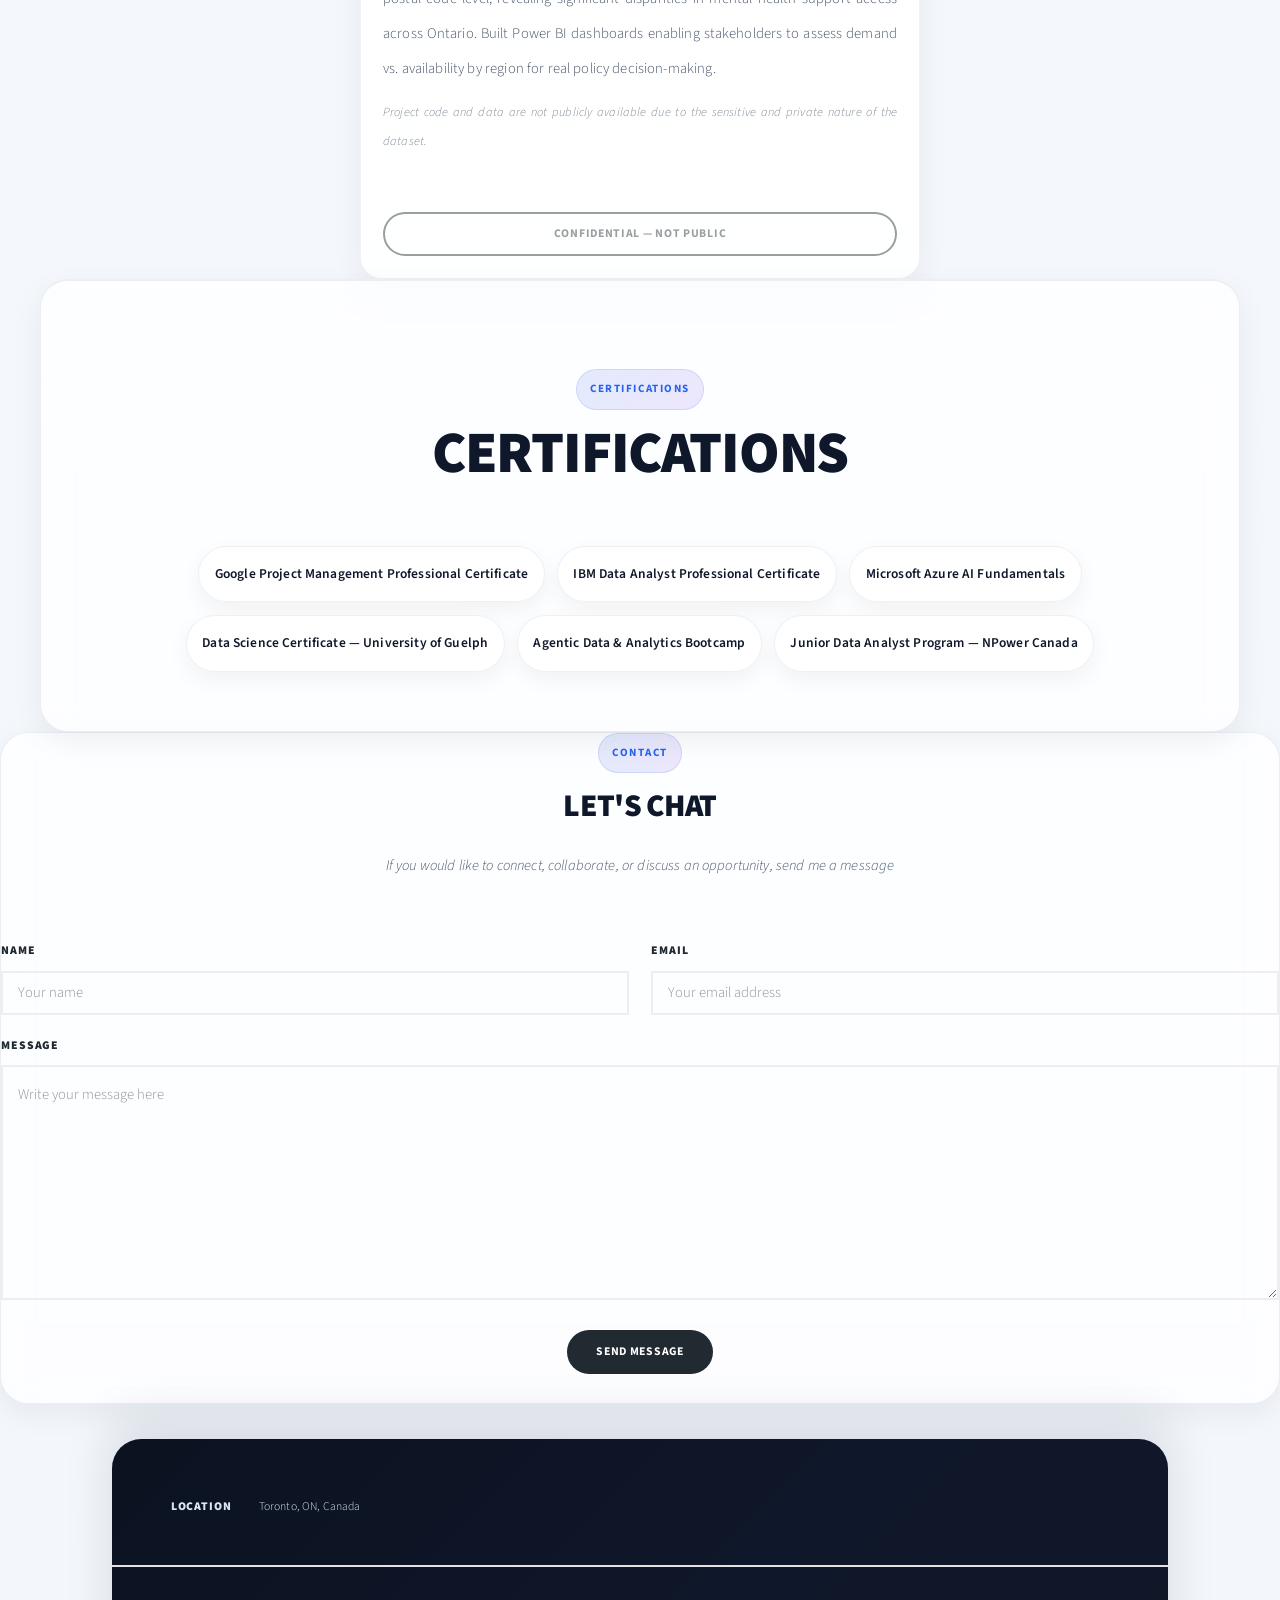
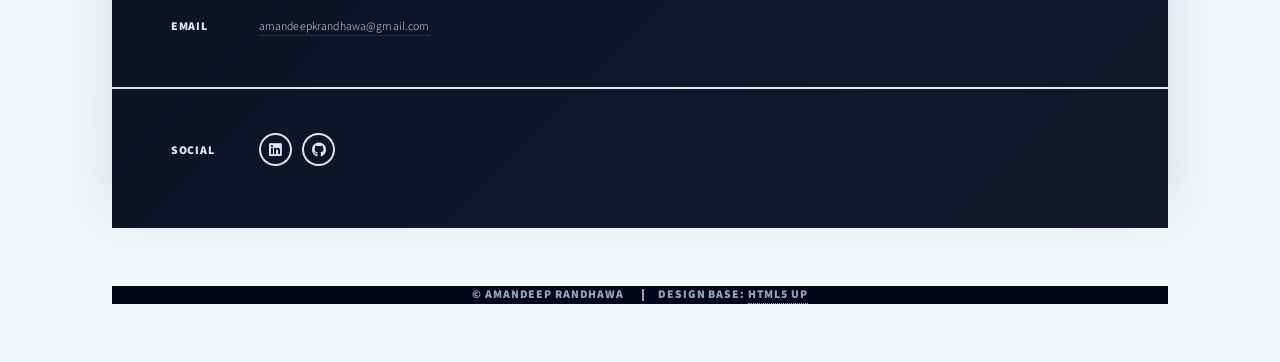
==== commit 2345dcfe: "Add files via upload" ====
--- a/index.html
+++ b/index.html
@@ -30,7 +30,7 @@
                                 <span>Technology Experience</span>
                             </div>
                             <div class="stat-card">
-                                <strong>8+ Projects</strong>
+                                <strong>9+ Projects</strong>
                                 <span>Analytics & ML Portfolio</span>
                             </div>
                             <div class="stat-card">
@@ -283,7 +283,26 @@
                             <li><a href="https://github.com/AmandeepRandhawa/EnvironicsAnalytics-Reviving-Loyalty-A-Data-Driven-Re-Engagement-Plan-for-Wander-Luxe" target="_blank" class="button">View Project</a></li>
                         </ul>
                     </article>
-
+                    <!-- Loan Portfolio Analysis Dashboard -->
+<article class="project-card">
+    <header>
+        <span class="project-category">Risk Analytics & Financial Data</span>
+        <h2>
+            <a href="loan_dashboard.html" target="_blank">
+                Loan Portfolio Analysis Dashboard
+            </a>
+        </h2>
+    </header>
+    <a href="loan_dashboard.html" target="_blank" class="image fit">
+        <img src="images\loan_dashboard_preview.png.png" alt="Loan Portfolio Analysis Dashboard" />
+    </a>
+    <p>
+        End-to-end analysis of 2.26 million consumer loans ($34B funded, 2007–2018) using Python and Excel. Built a chunked ETL pipeline with Pandas to process large-scale data, engineered a bad loan indicator across 7 risk dimensions, and delivered an interactive multi-tab dashboard covering credit grade risk profiles (3.55% Grade A to 39.87% Grade G), loan status exposure, geographic distribution across 50 US states, and an 11.5-year monthly origination trend. Portfolio bad loan rate: 12.74%.
+    </p>
+    <ul class="actions special">
+        <li><a href="https://github.com/AmandeepRandhawa/Loan-Analysis-Dashboard/tree/main" target="_blank" class="button">View Project</a></li>
+    </ul>
+</article>
                     <article class="project-card">
                         <header>
                             <span class="project-category">Machine Learning</span>
